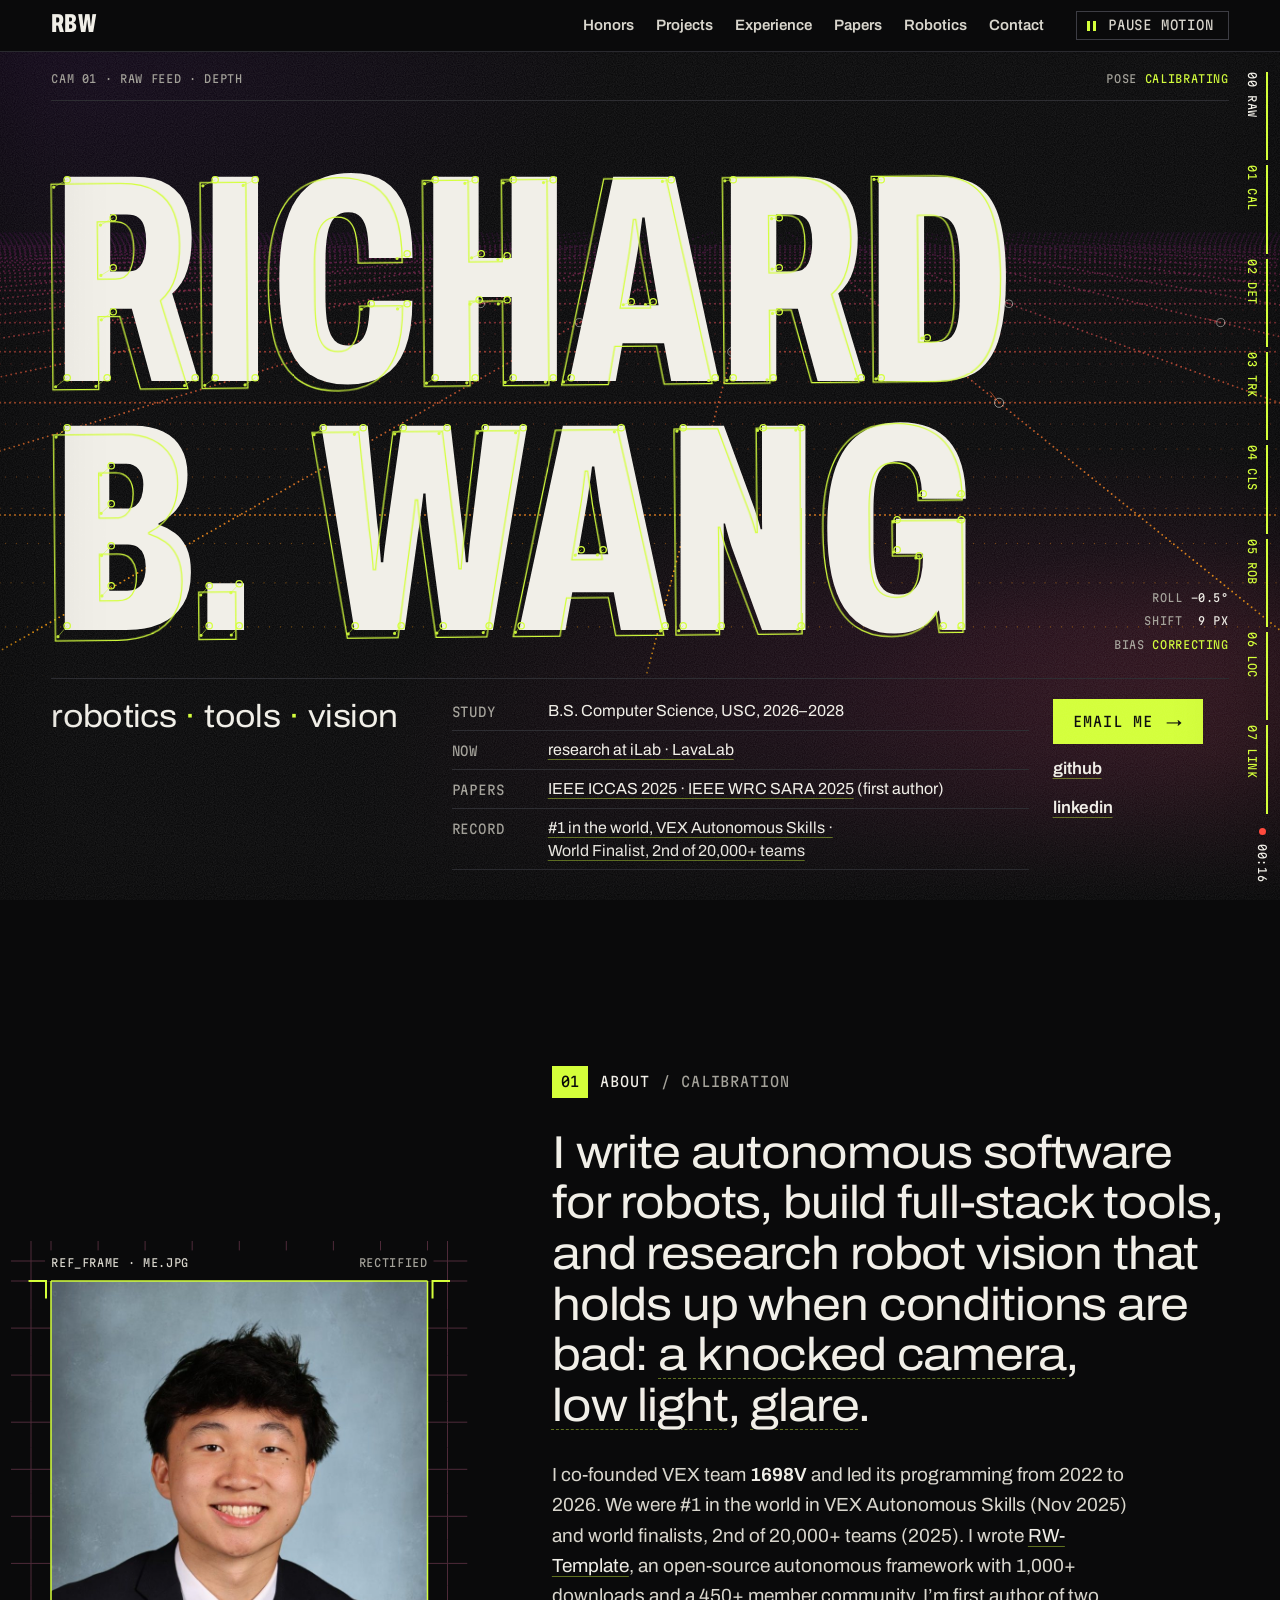
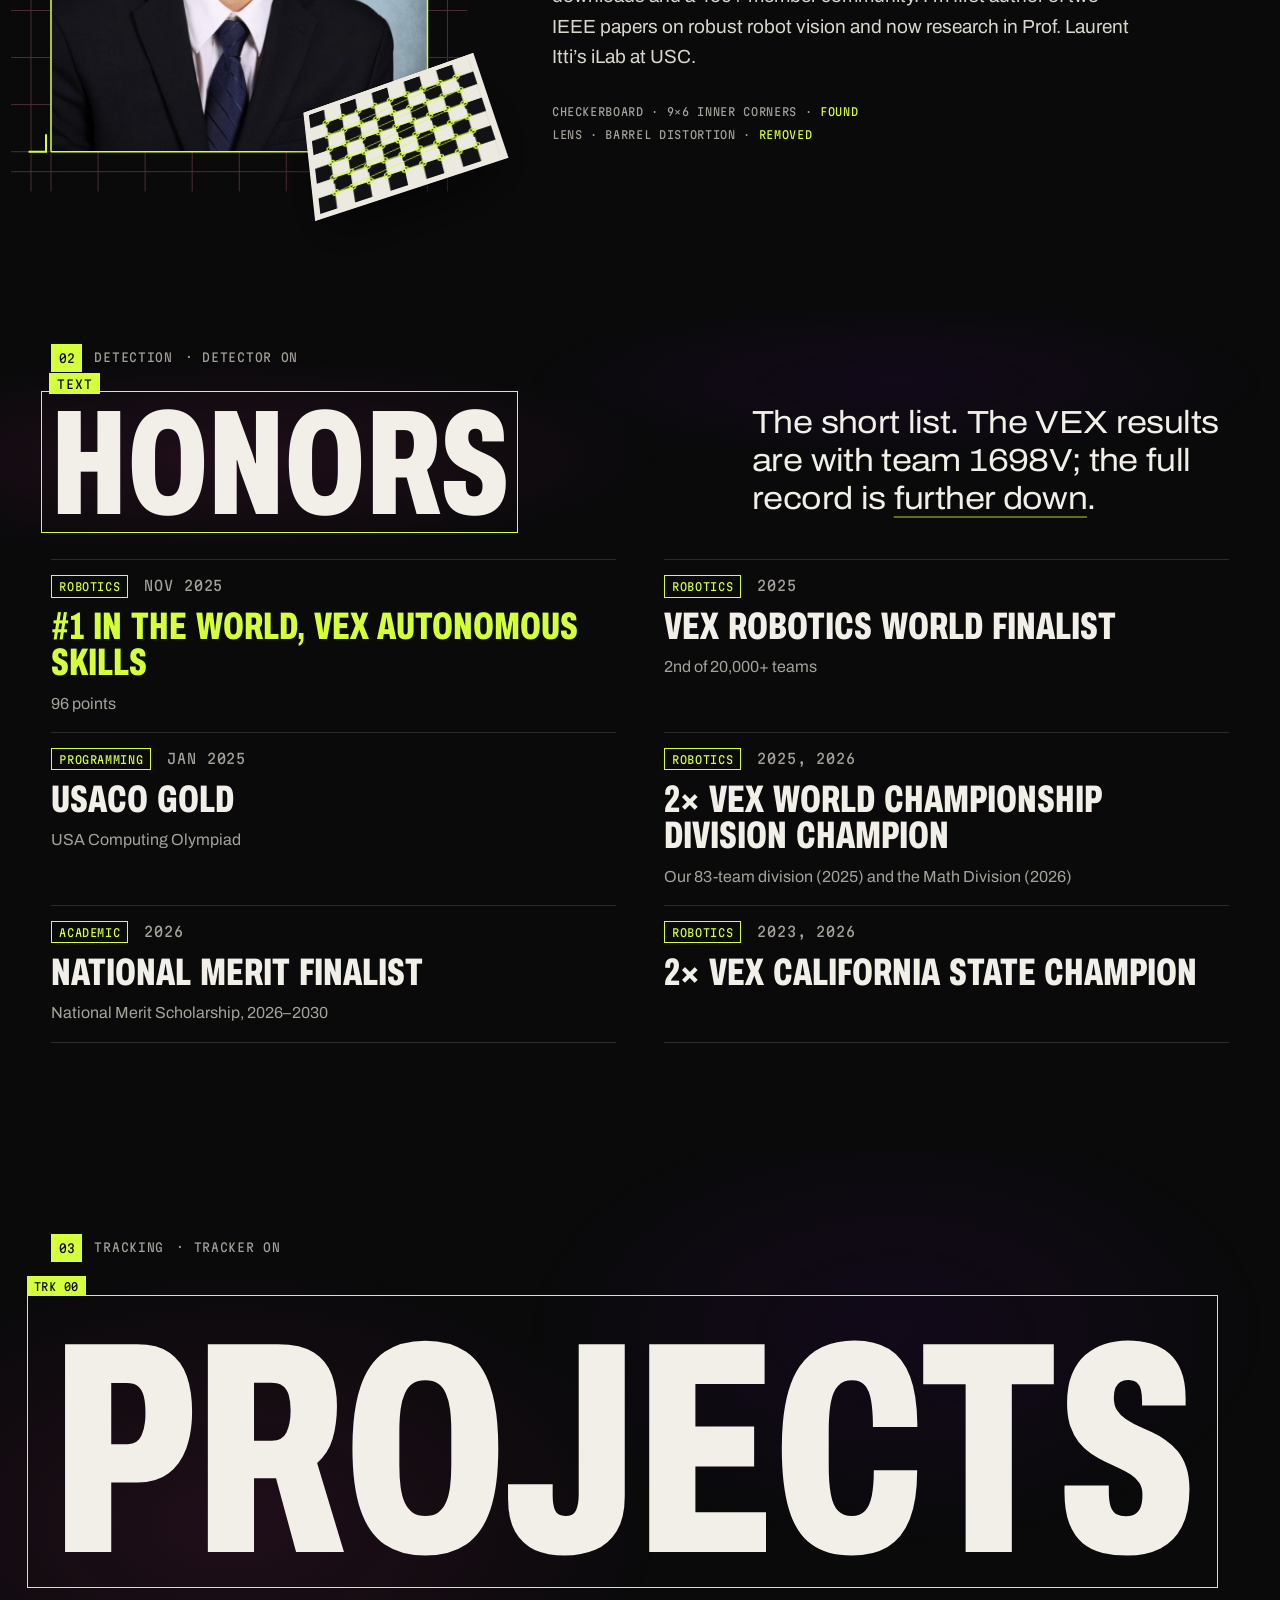
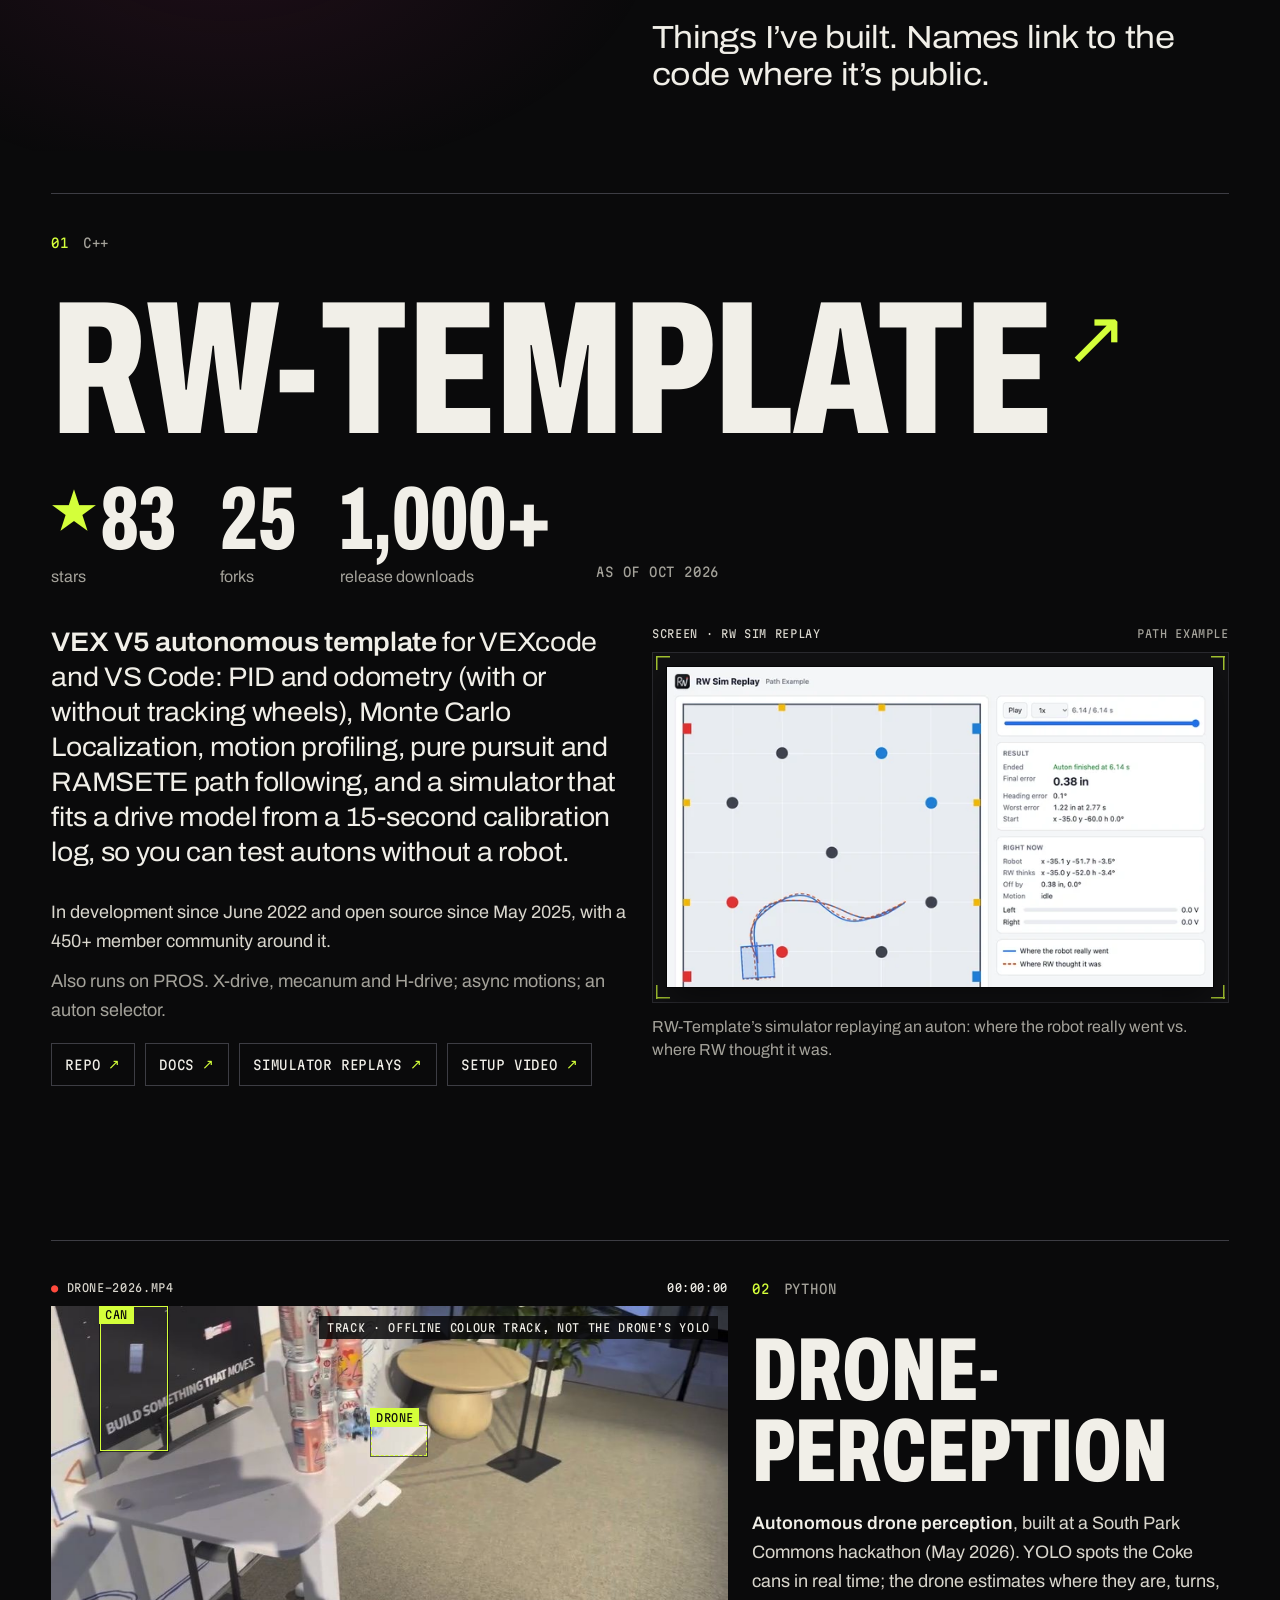
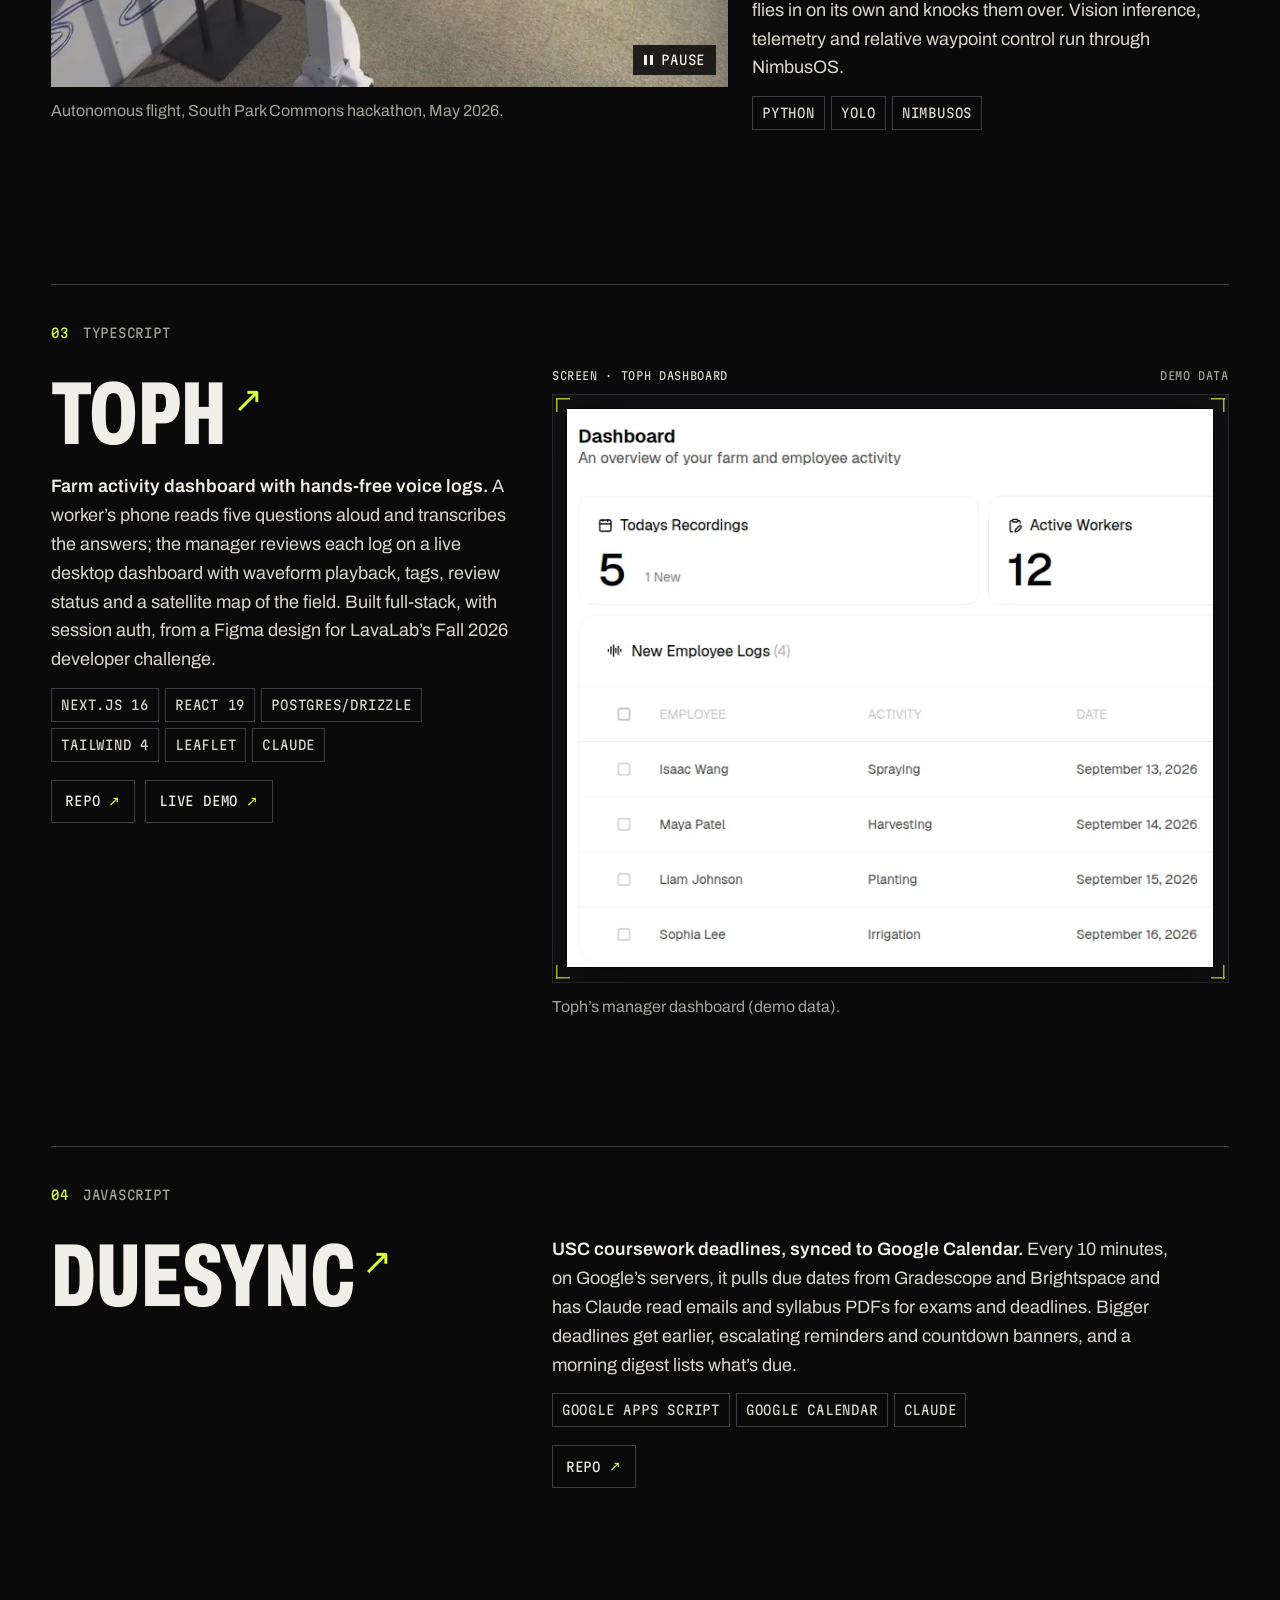
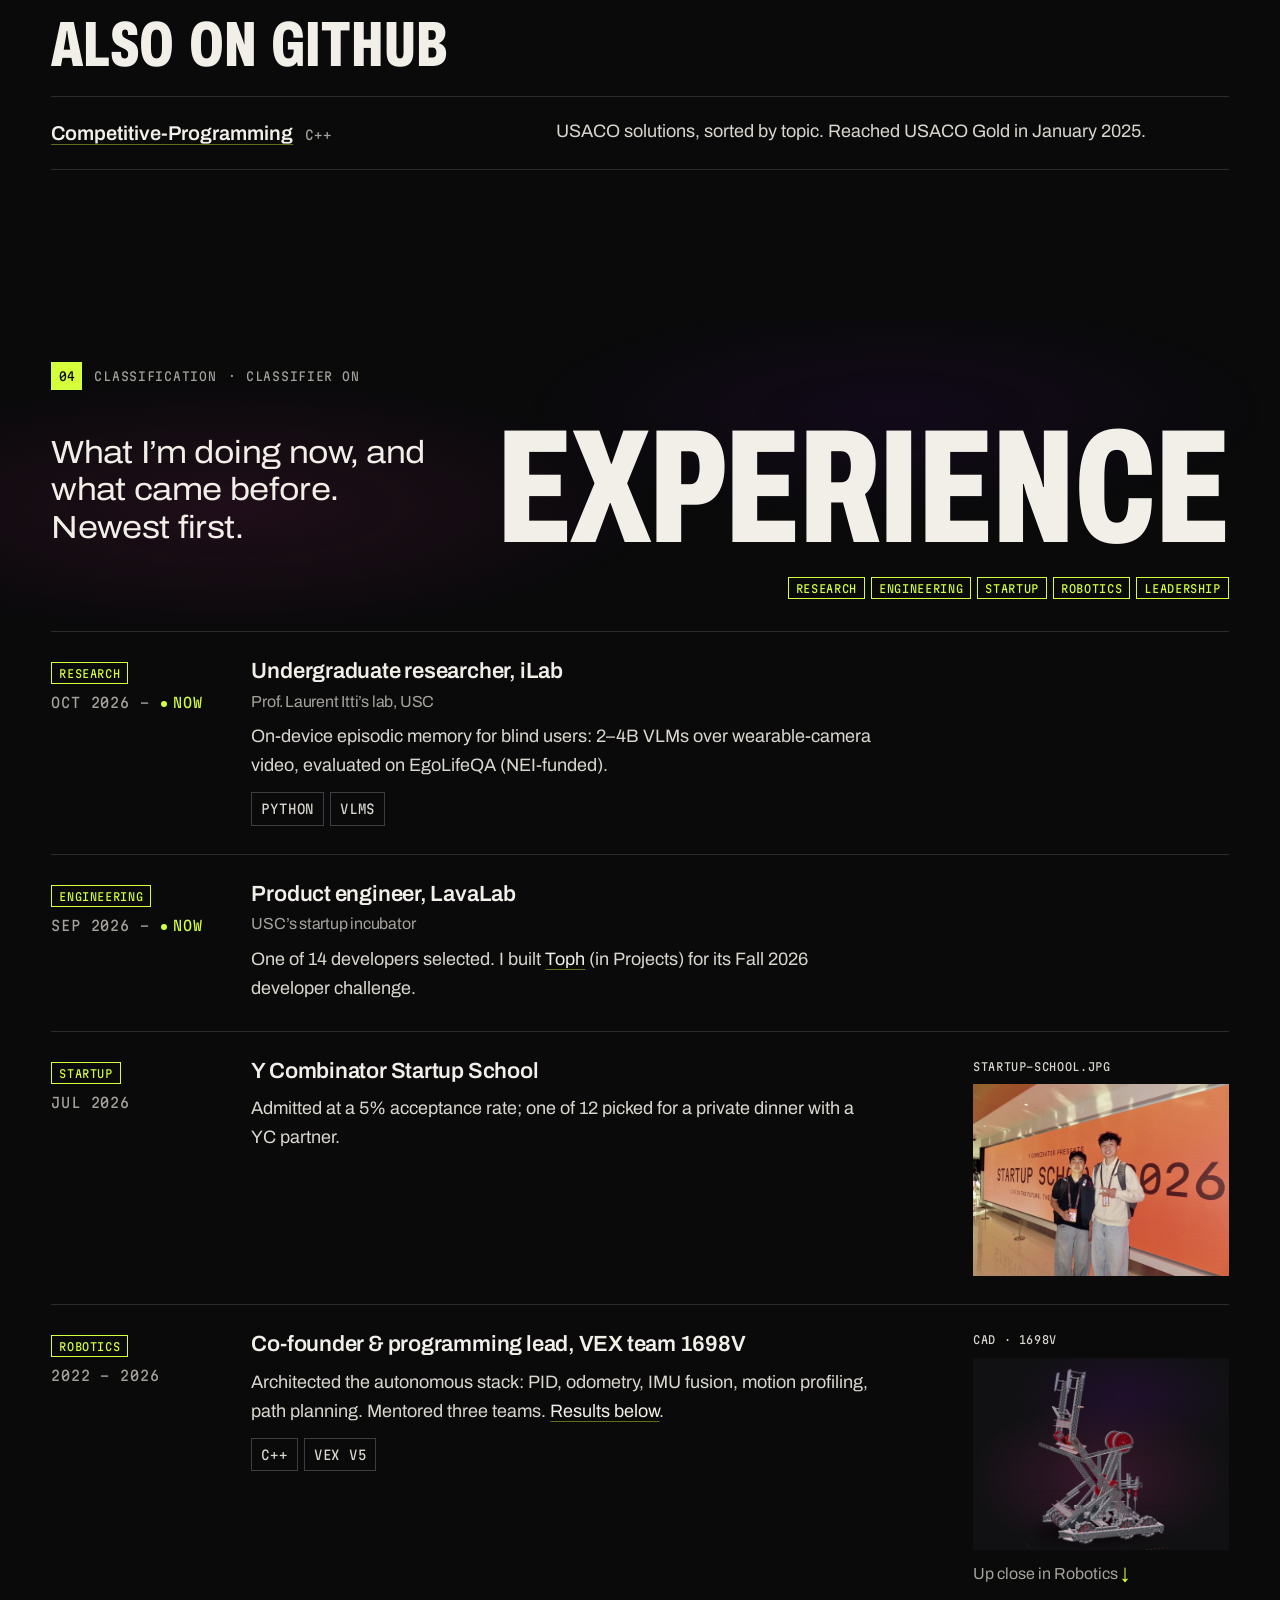
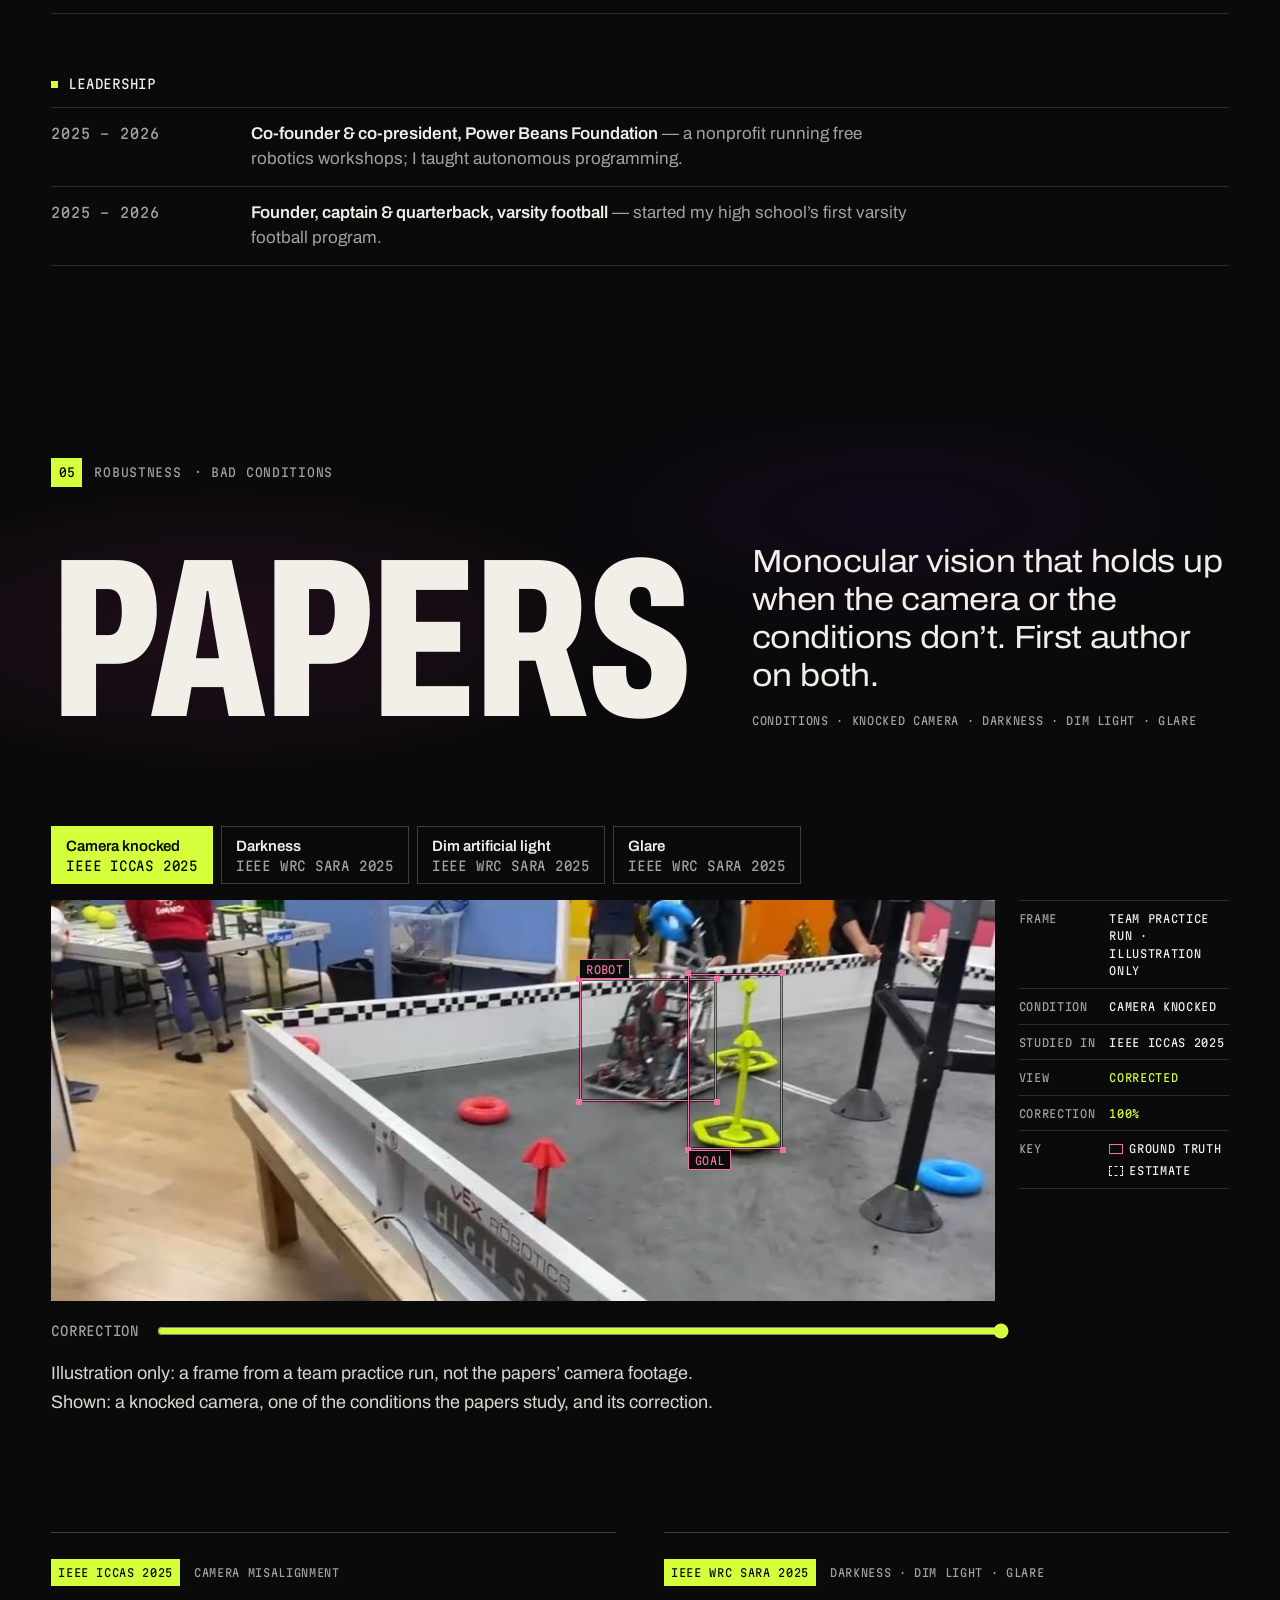
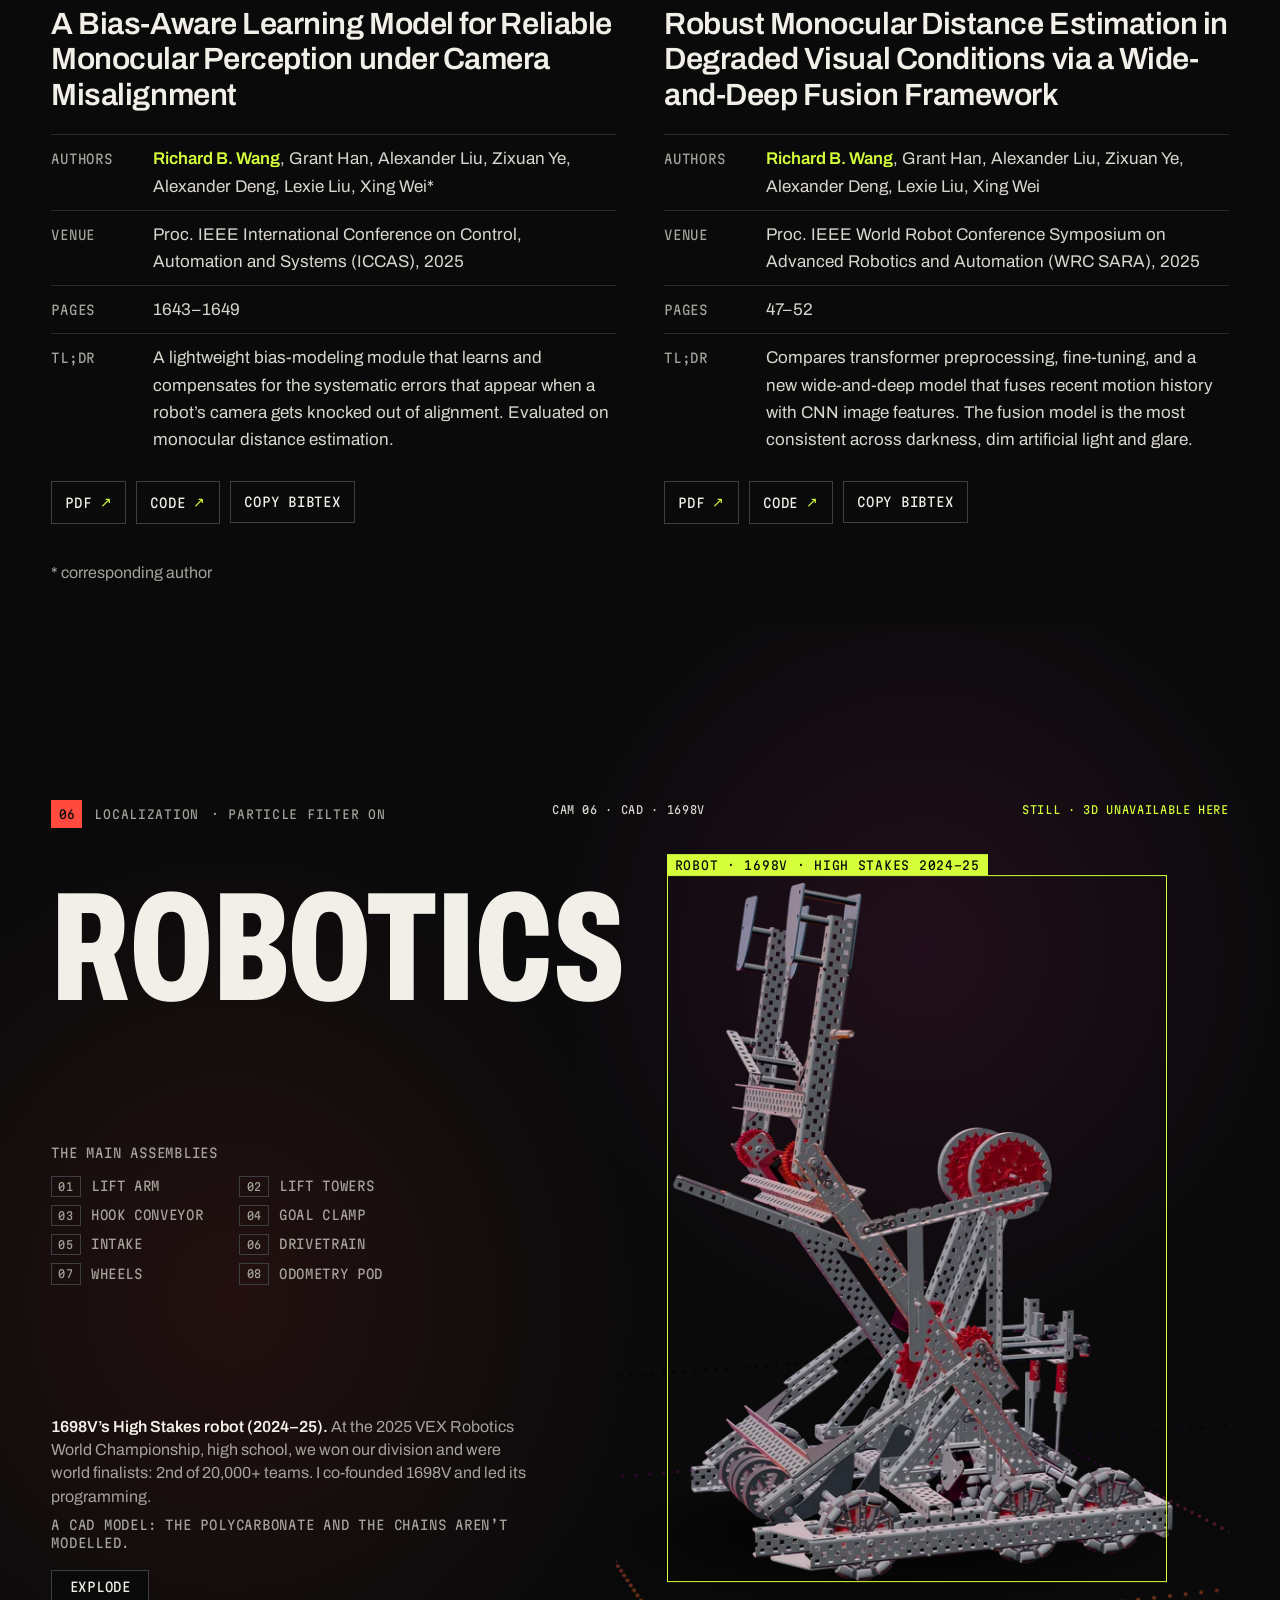
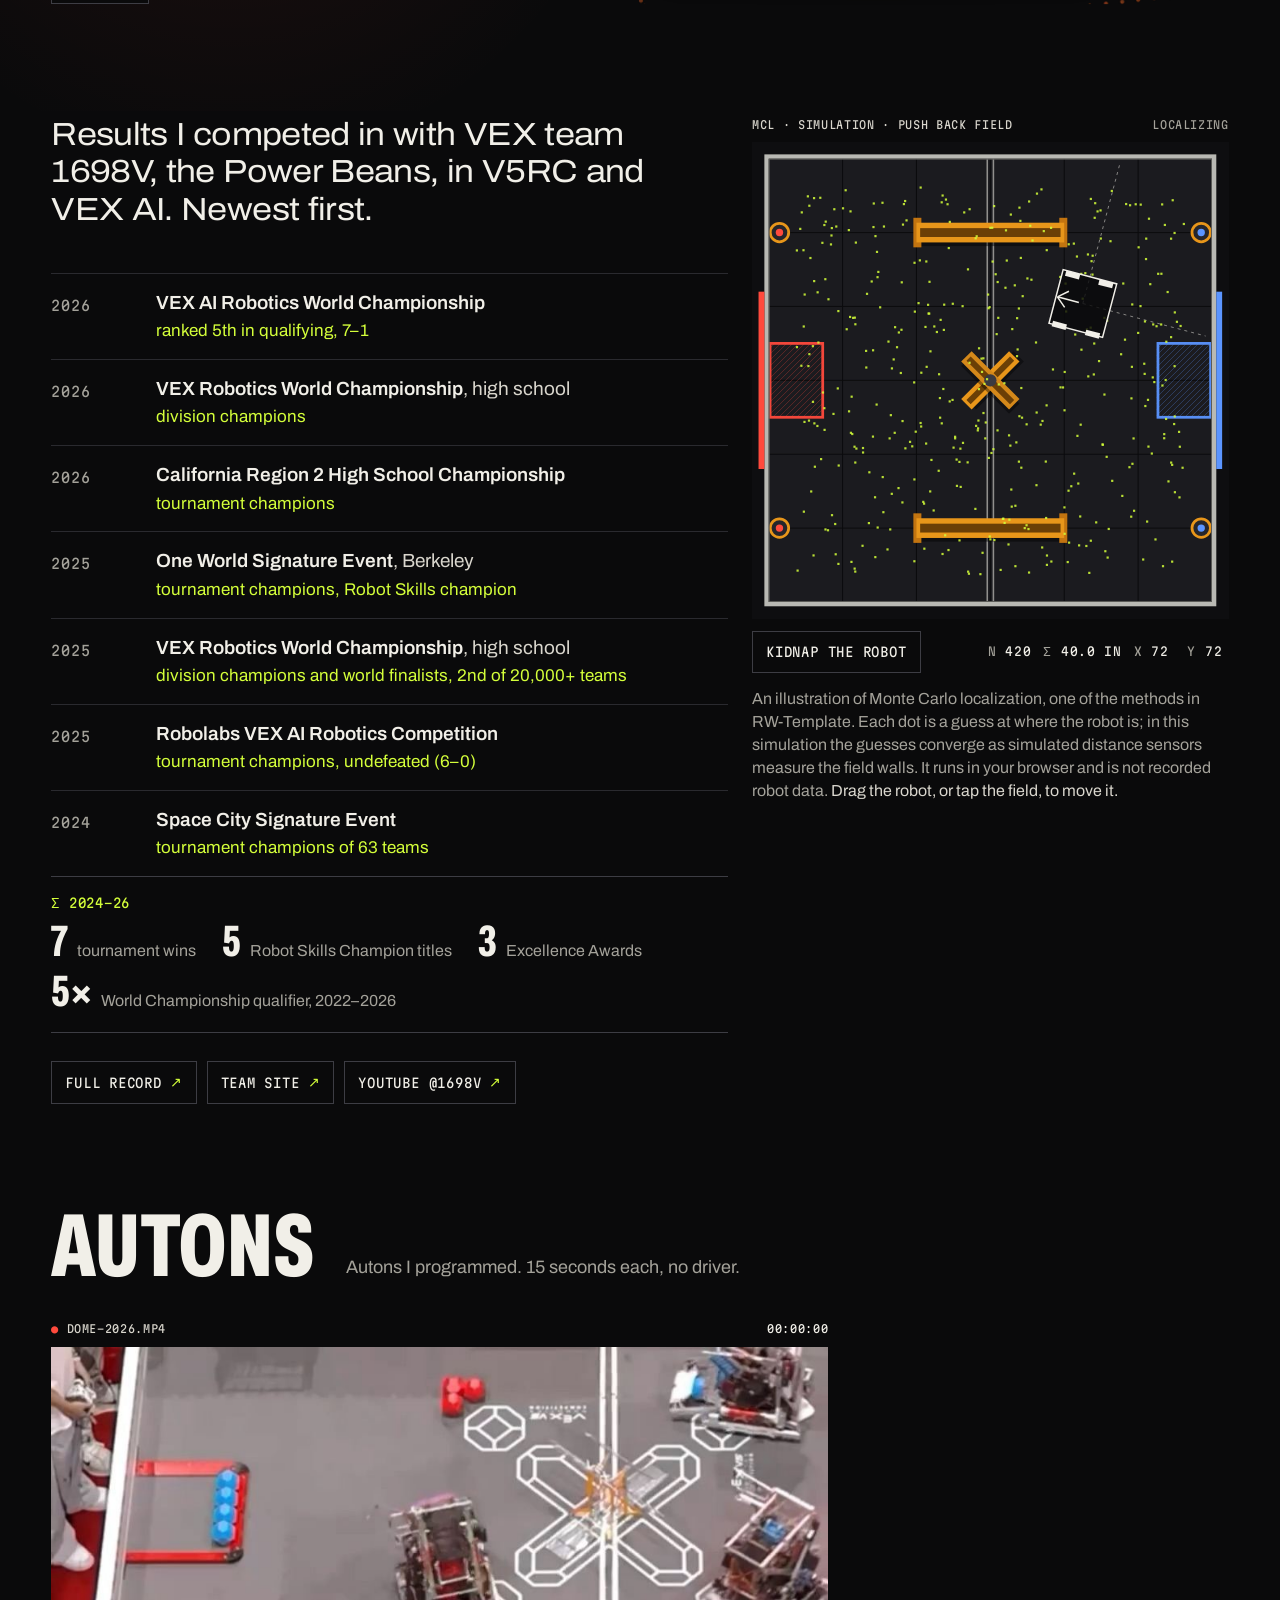
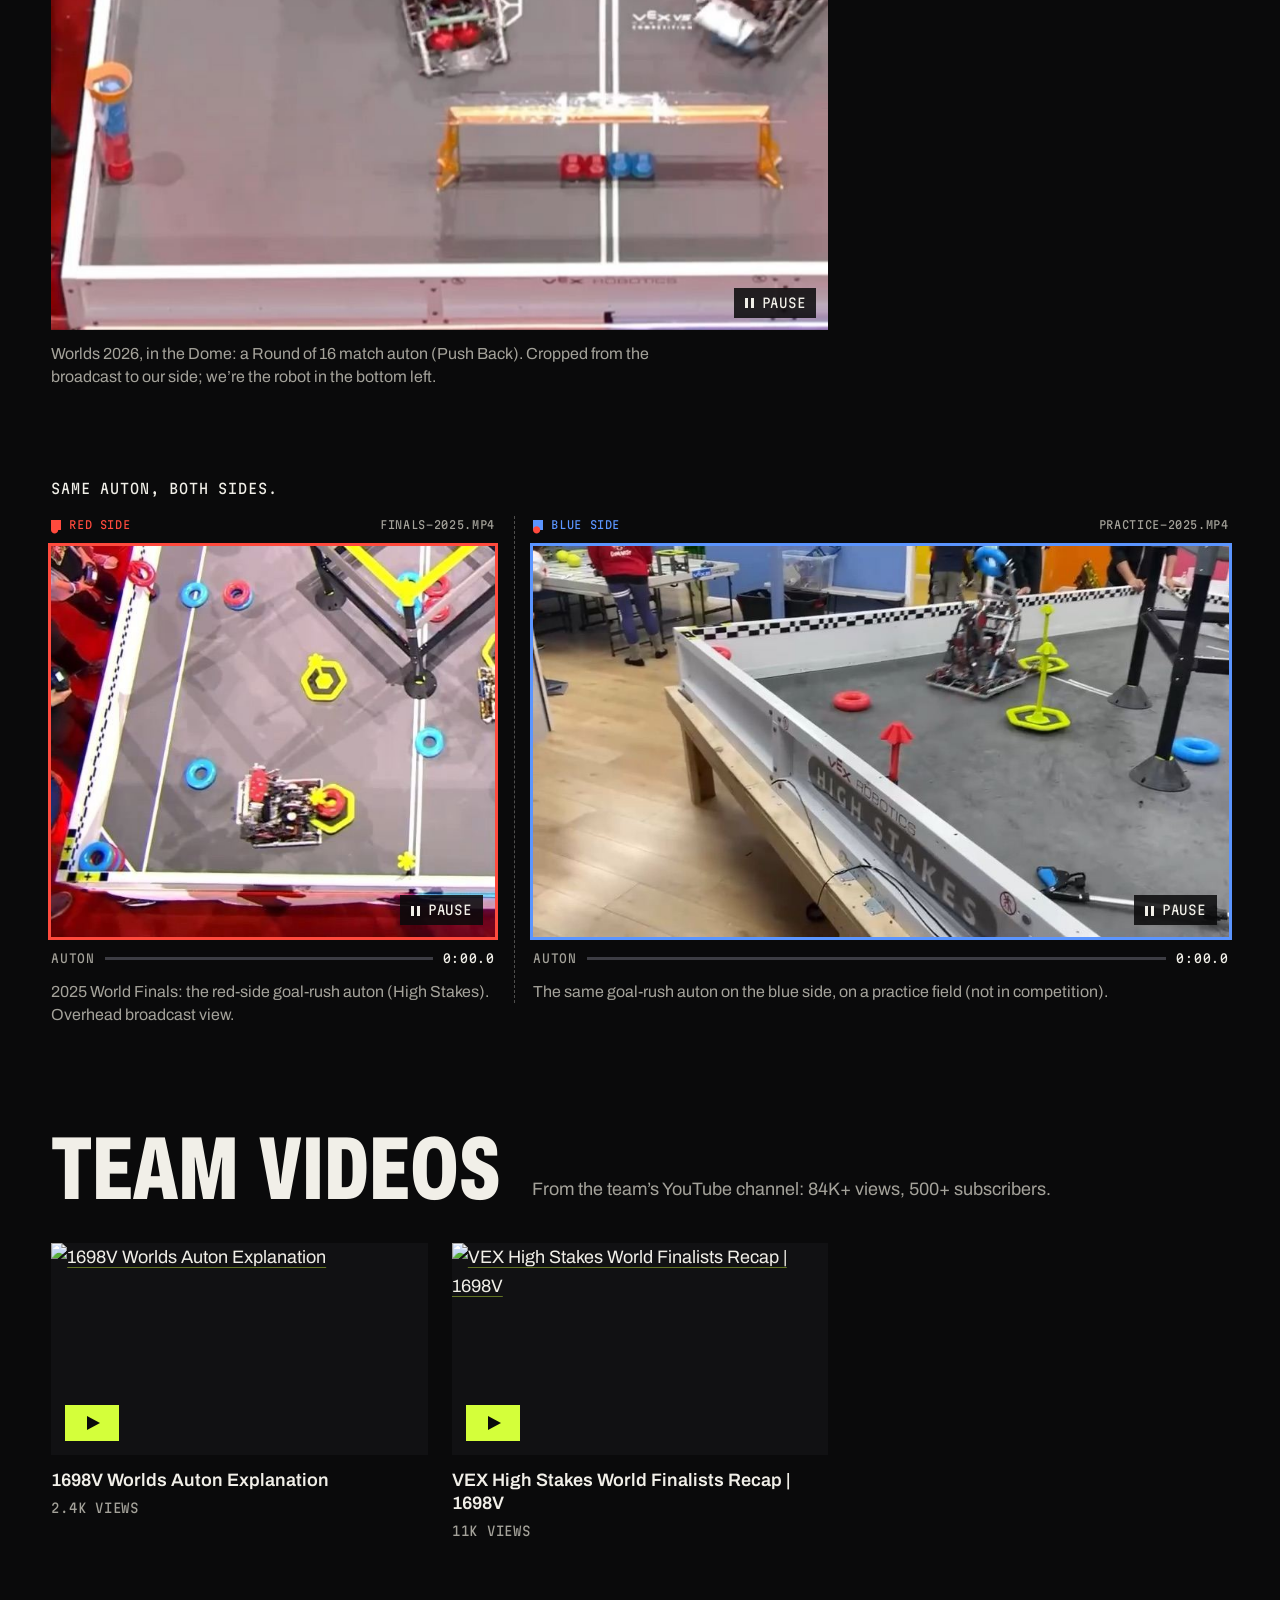
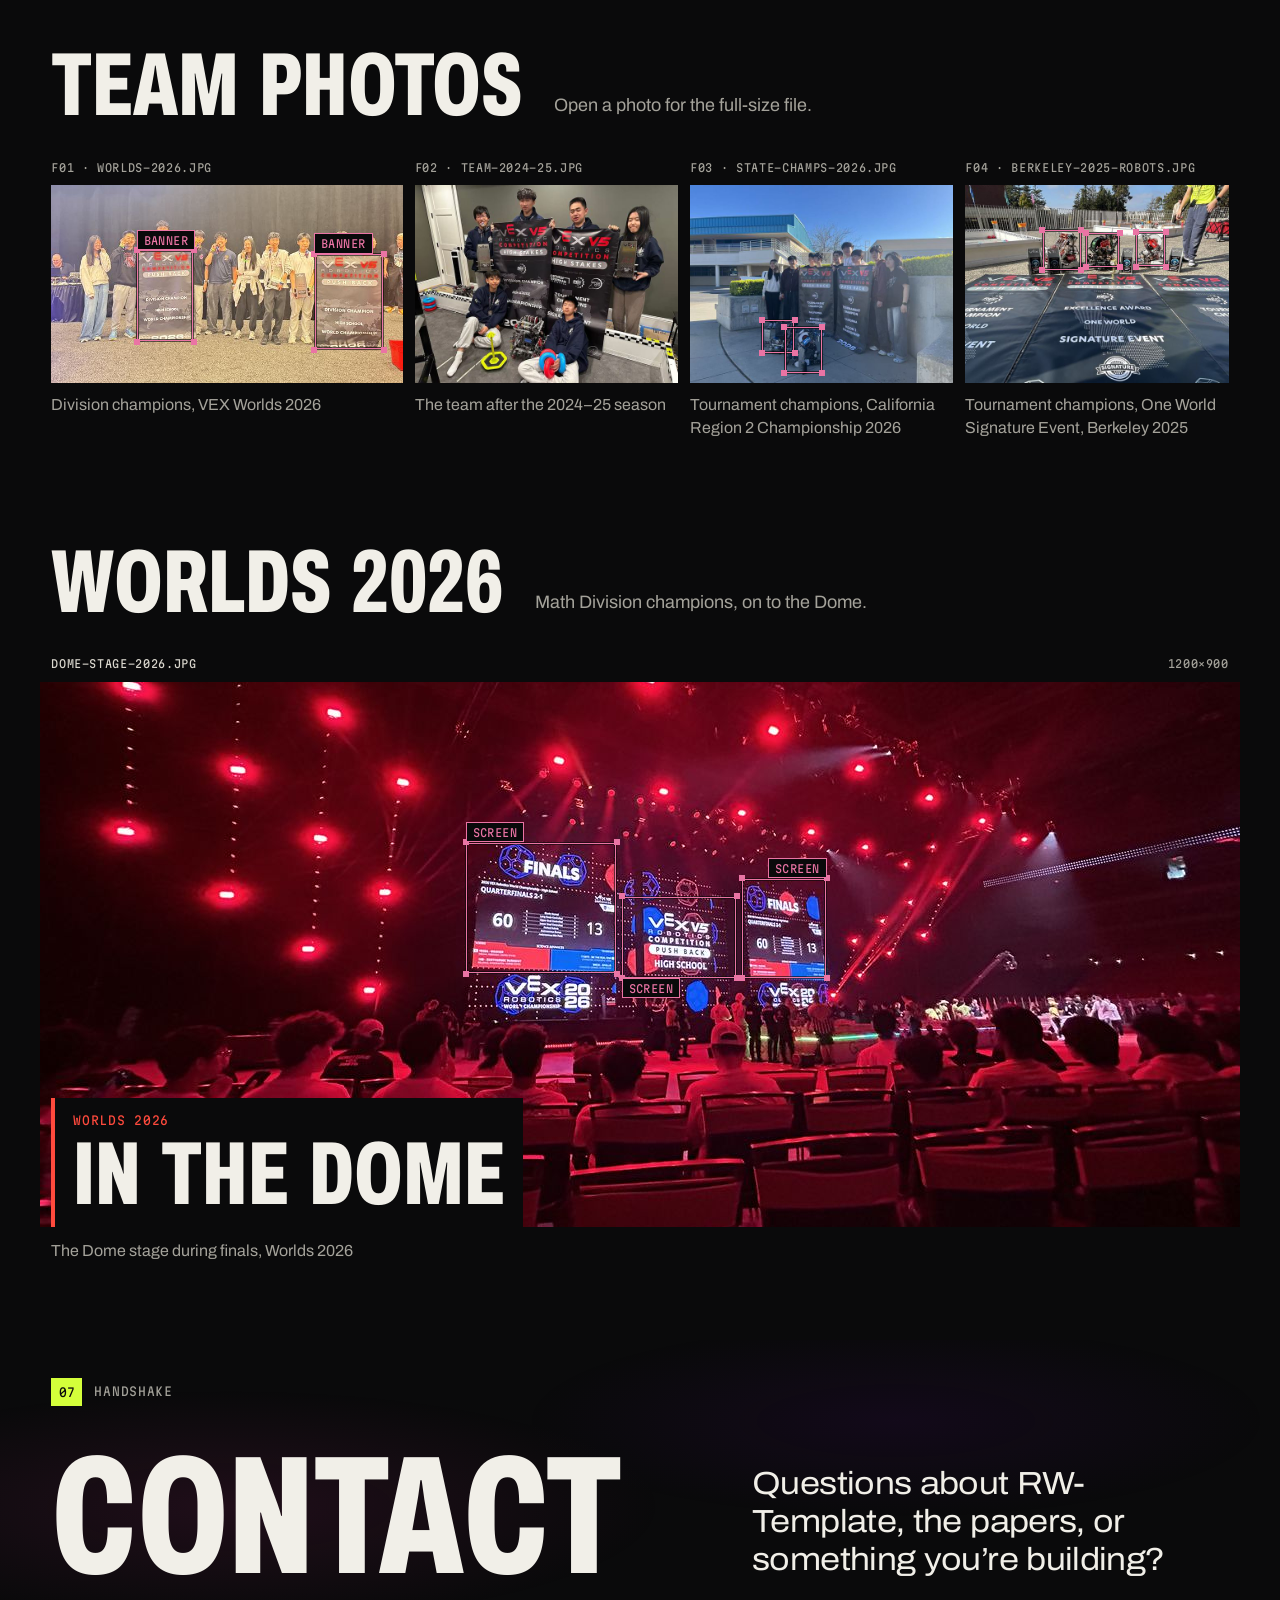
==== index.html @ 00ae0f63 "Personal website: Perception design with 3D robot Static GitHub Pages site for Richard B. Wang: hero" ====
<!doctype html>
<html lang="en">
<head>
  <meta charset="utf-8">
  <meta name="viewport" content="width=device-width, initial-scale=1">
  <title>Richard B. Wang</title>
  <meta name="description" content="Richard B. Wang: computer science at USC. First author of two IEEE papers on robust robot vision; author of RW-Template, an open-source VEX V5 autonomous framework (1,000+ downloads); VEX World Finalist and #1 in the world in VEX Autonomous Skills.">
  <meta name="author" content="Richard B. Wang">
  <link rel="canonical" href="https://richardbwang.github.io/">
  <meta name="color-scheme" content="dark">
  <meta name="theme-color" content="#0a0a0b">

  <!-- Open Graph / social cards -->
  <meta property="og:type" content="website">
  <meta property="og:url" content="https://richardbwang.github.io/">
  <meta property="og:title" content="Richard B. Wang">
  <meta property="og:description" content="CS at USC. First author of two IEEE papers on robust robot vision; author of RW-Template (open source, 1,000+ downloads); VEX World Finalist and #1 in the world in Autonomous Skills.">
  <meta property="og:image" content="https://richardbwang.github.io/assets/me.jpg">
  <meta property="og:image:alt" content="Portrait of Richard B. Wang">
  <meta name="twitter:card" content="summary">
  <meta name="twitter:title" content="Richard B. Wang">
  <meta name="twitter:description" content="CS at USC. First author of two IEEE papers on robust robot vision; author of RW-Template (open source, 1,000+ downloads); VEX World Finalist and #1 in the world in Autonomous Skills.">
  <meta name="twitter:image" content="https://richardbwang.github.io/assets/me.jpg">
  <meta name="twitter:image:alt" content="Portrait of Richard B. Wang">

  <link rel="icon" href="favicon.svg" type="image/svg+xml">

  <!-- Before first paint. html.js = scripts run; html.anim = motion is allowed, so things that
       animate in may start hidden (style.css only ever hides them under html.anim).
       Nothing in the first screen waits for anything: the name, the facts and the links paint at
       once (the name in a metric-matched stand-in until Archivo arrives; see style.css §1).
       Failsafes: a script error, or site.js not starting within 1.5 s, removes html.anim and
       everything shows at once. "Pause motion" (the HUD button) is remembered for the visit. -->
  <script>
    (function () {
      var d = document.documentElement, still = false;
      d.classList.add("js");
      try { still = sessionStorage.getItem("rbw-still") === "1"; } catch (e) {}
      if (still) d.classList.add("still");
      /* Experience was "Now" (#now) on the previous site: an old link or bookmark to it lands on
         Experience, and the address reads #experience. (An empty #now at Experience's stage label
         catches it without JS, and when the hash changes on the page.) */
      if (location.hash === "#now" && history.replaceState) { try { history.replaceState(history.state, "", "#experience"); } catch (e) {} }
      /* A deep link (/#papers): the browser's own jump to it is instant (html.deep turns the smooth
         scroll off), so site.js's second landing corrects it instead of racing it. */
      if (location.hash.length > 1) d.classList.add("deep");
      if (window.matchMedia && matchMedia("(prefers-reduced-motion: reduce)").matches) d.classList.add("rm");
      if (window.matchMedia && !matchMedia("(prefers-reduced-motion: reduce)").matches && "IntersectionObserver" in window) {
        d.classList.add("anim");
        window.addEventListener("error", function () { d.classList.remove("anim"); });
        setTimeout(function () { if (!window.rbwSite) d.classList.remove("anim"); }, 1500);
      }
    })();
  </script>

  <link rel="preconnect" href="https://fonts.googleapis.com">
  <link rel="preconnect" href="https://fonts.gstatic.com" crossorigin>
  <link rel="stylesheet" href="https://fonts.googleapis.com/css2?family=Archivo:wdth,wght@62..125,400;62..125,600;62..125,800&amp;family=Martian+Mono:wdth,wght@75..112.5,400&amp;display=swap" media="print" onload="this.media='all'">
  <noscript><link rel="stylesheet" href="https://fonts.googleapis.com/css2?family=Archivo:wdth,wght@62..125,400;62..125,600;62..125,800&amp;family=Martian+Mono:wdth,wght@75..112.5,400&amp;display=swap"></noscript>
  <link rel="stylesheet" href="style.css">
  <!-- three.js r170 (vendored, MIT) for the 3D robot in 06: only robot3d.js imports it, and only
       once stages.js decides to load it (the Robotics opener is near). The map downloads nothing. -->
  <script type="importmap">{ "imports": { "three": "./assets/vendor/three/build/three.module.min.js", "three/addons/": "./assets/vendor/three/examples/jsm/" } }</script>
  <script src="site.js" defer></script>
  <script src="feed.js" defer></script>
  <script src="stages.js" defer></script>
</head>
<body>
  <a class="skip" href="#main">Skip to content</a>

  <!-- The false-colour "machine view" used by the hover lens on photos (site.js).
       Luminance is mapped through the inferno colour ramp. -->
  <svg class="defs" width="0" height="0" aria-hidden="true" focusable="false">
    <filter id="heat" color-interpolation-filters="sRGB">
      <feColorMatrix type="matrix" values="0.30 0.59 0.11 0 0  0.30 0.59 0.11 0 0  0.30 0.59 0.11 0 0  0 0 0 1 0"/>
      <feComponentTransfer>
        <feFuncR type="table" tableValues="0 0.086 0.259 0.416 0.576 0.737 0.867 0.953 0.988 0.965 0.988"/>
        <feFuncG type="table" tableValues="0 0.043 0.039 0.090 0.149 0.216 0.318 0.471 0.647 0.843 1"/>
        <feFuncB type="table" tableValues="0.016 0.224 0.408 0.431 0.404 0.329 0.227 0.098 0.039 0.275 0.643"/>
      </feComponentTransfer>
    </filter>
  </svg>

  <!-- The viewfinder: fine sensor grain and a soft edge vignette over the whole page. Decorative. -->
  <div class="vf" aria-hidden="true"></div>

  <!-- ===================================================== HUD (fixed top bar)
       The mark, the six section links and the motion switch. The feed's live status (REC light,
       current stage, clock) has ONE home per screen size: in this bar below 1024px, and at the
       foot of the side rail from 1024px (the bar's copy is hidden there). Phones: the <nav> is
       pinned to the bottom of the screen, and the stack is an 8-segment strip under this bar. -->
  <header class="hud">
    <a class="hud-mark" href="#top" aria-label="RBW, Richard B. Wang, back to top"><b>RBW</b></a>
    <nav class="hud-nav" aria-label="Sections">
      <ul>
        <li><a href="#honors">Honors</a></li>
        <li><a href="#projects">Projects</a></li>
        <li><a href="#experience">Experience</a></li>
        <li><a href="#papers">Papers</a></li>
        <li><a href="#robotics">Robotics</a></li>
        <li><a href="#contact">Contact</a></li>
      </ul>
    </nav>
    <p class="hud-rec" aria-hidden="true"><i class="hud-dot"></i><span class="hud-stage" data-stage-s>00 Raw</span><span class="hud-tc" data-clock>00:00</span></p>
    <!-- Pauses the decorative motion (hero feed, reveals, simulations, autoplaying clips, clock)
         for this visit. Its label says what a press does ("Pause motion" / "Resume motion"); both
         labels sit in one cell, the one that doesn't apply is hidden by CSS from html.still, so
         the button never changes width and its name always matches what it shows. Its space is
         kept from the first paint, but it only appears once site.js has wired it (html.motion-ok):
         never without JS, with reduced motion, or if site.js fails to load. -->
    <button class="hud-motion" type="button" data-motion><i aria-hidden="true"></i><span class="hm-l"><span class="hm-a">Pause<span class="hm-x"> motion</span></span><span class="hm-b">Resume<span class="hm-x"> motion</span></span></span></button>
    <ol class="strip" aria-hidden="true"><li data-for="top"></li><li data-for="about"></li><li data-for="honors"></li><li data-for="projects"></li><li data-for="experience"></li><li data-for="papers"></li><li data-for="robotics"></li><li data-for="contact"></li></ol>
  </header>

  <!-- The perception stack (1024px and up): one segment per stage down the right edge. A stage
       switches on as you reach its chapter and stays on; the live one fills as you read it.
       At its foot, the feed's REC light and clock. Decorative. -->
  <div class="rail" aria-hidden="true">
    <ol>
      <li data-for="top"><span>00 Raw</span></li><li data-for="about"><span>01 Cal</span></li><li data-for="honors"><span>02 Det</span></li><li data-for="projects"><span>03 Trk</span></li>
      <li data-for="experience"><span>04 Cls</span></li><li data-for="papers"><span>05 Rob</span></li><li data-for="robotics"><span>06 Loc</span></li><li data-for="contact"><span>07 Link</span></li>
    </ol>
    <p class="rail-rec"><i class="hud-dot"></i><span data-clock>00:00</span></p>
  </div>

  <main id="main">

    <!-- ===================================================== 00 · RAW FEED (hero)
         The name is real text, and it paints at once (the facts and links too). feed.js adds:
         behind it, the camera's sparse depth view of a field floor (24-inch tiles, points tinted
         by distance, a few tracked features with their optical flow); over it, a "knocked
         camera" outline (.name-ghost) that the bias correction pulls back into place once,
         when the typeface lands. No detection boxes yet: the detector switches on at 02. -->
    <section class="hero" id="top" aria-labelledby="name" data-stage="00 Raw feed" data-short="00 Raw">
      <div class="hero-in">
        <p class="feed-bar" aria-hidden="true">
          <span>CAM 01 · Raw feed · depth</span>
          <span class="fb-status">Pose <b data-status>Locked</b></span>
        </p>
        <div class="name-wrap" data-feed>
          <h1 id="name" class="name"><span class="l">Richard</span> <span class="l">B. Wang</span></h1>
          <p class="name-ghost" aria-hidden="true"><span class="l">Richard</span> <span class="l">B. Wang</span></p>
          <!-- Shown only while the camera is knocked (desktop). -->
          <p class="level" aria-hidden="true"><span>Roll <b data-roll>0.0°</b></span><span>Shift <b data-shift>0 px</b></span><span>Bias <b data-bias>corrected</b></span></p>
        </div>

        <div class="hero-info">
          <div class="hi-a">
            <p class="tagline">robotics <span aria-hidden="true">·</span> tools <span aria-hidden="true">·</span> vision</p>
          </div>
          <!-- Quick facts, set like a camera's parameter readout. One <div> per line. -->
          <dl class="readout">
            <div><dt>study</dt><dd>B.S. Computer Science, USC, <span class="nowrap">2026–2028</span></dd></div>
            <div><dt>now</dt><dd><a href="#experience">research at iLab&nbsp;· LavaLab</a></dd></div>
            <div><dt>papers</dt><dd><a href="#papers">IEEE ICCAS 2025&nbsp;· IEEE WRC SARA 2025</a> (first&nbsp;author)</dd></div>
            <div><dt>record</dt><dd><a href="#honors">#1&nbsp;in the world, VEX&nbsp;Autonomous&nbsp;Skills&nbsp;· <span class="nowrap rec-b">World&nbsp;Finalist, 2nd&nbsp;of&nbsp;20,000+&nbsp;teams</span></a></dd></div>
          </dl>
          <ul class="cta" aria-label="Contact links">
            <!-- Email button: site.js turns it into a mailto: link (the address is stored once, in the
                 CONTACT section below). Without JS it goes to GitHub, and the hint says so. -->
            <li><a class="btn" href="https://github.com/richardbwang" data-mail data-mail-label="email me">get in touch</a> <span class="hint" data-mail-hint>via GitHub</span></li>
            <li><a href="https://github.com/richardbwang">github</a></li>
            <li><a href="https://www.linkedin.com/in/richard-b-wang/">linkedin</a></li>
          </ul>
        </div>
      </div>
    </section>

    <!-- ===================================================== 01 · CALIBRATION (about)
         stages.js acts this stage out AROUND the portrait, never on it: a graticule in the
         margin and the frame's edges come in bowed by an uncalibrated lens (barrel distortion),
         the checkerboard's 54 inner corners are found one by one, and the lines straighten.
         The photo itself is always shown clean. Without JS or motion: the finished state. -->
    <section class="ch about" id="about" aria-labelledby="about-h" data-stage="01 Calibration" data-short="01 Cal">
      <div class="about-grid">
        <div class="about-pic" data-cal>
          <!-- Main portrait. Replace assets/me.jpg with any 4:5 photo. No boxes or effects on people, ever. -->
          <figure class="frame" data-name="me.jpg">
            <div class="fm" aria-hidden="true"><span>ref_frame · me.jpg</span><span data-cal-state>rectified</span></div>
            <div class="fi"><img src="assets/me.jpg" width="800" height="1000" loading="lazy" decoding="async" alt="Portrait of Richard B. Wang"></div>
          </figure>
          <!-- A camera-calibration checkerboard: 10×7 squares (CSS), 9×6 inner corners (SVG). The
               line joins the corners in detection order, row by row. Decorative. -->
          <div class="checker" aria-hidden="true">
            <svg viewBox="0 0 100 70" focusable="false">
              <polyline points="10,10 20,10 30,10 40,10 50,10 60,10 70,10 80,10 90,10 10,20 20,20 30,20 40,20 50,20 60,20 70,20 80,20 90,20 10,30 20,30 30,30 40,30 50,30 60,30 70,30 80,30 90,30 10,40 20,40 30,40 40,40 50,40 60,40 70,40 80,40 90,40 10,50 20,50 30,50 40,50 50,50 60,50 70,50 80,50 90,50 10,60 20,60 30,60 40,60 50,60 60,60 70,60 80,60 90,60" pathLength="1"/>
              <g><circle cx="10" cy="10" r="1.7" style="--i:0"/><circle cx="20" cy="10" r="1.7" style="--i:1"/><circle cx="30" cy="10" r="1.7" style="--i:2"/><circle cx="40" cy="10" r="1.7" style="--i:3"/><circle cx="50" cy="10" r="1.7" style="--i:4"/><circle cx="60" cy="10" r="1.7" style="--i:5"/><circle cx="70" cy="10" r="1.7" style="--i:6"/><circle cx="80" cy="10" r="1.7" style="--i:7"/><circle cx="90" cy="10" r="1.7" style="--i:8"/><circle cx="10" cy="20" r="1.7" style="--i:9"/><circle cx="20" cy="20" r="1.7" style="--i:10"/><circle cx="30" cy="20" r="1.7" style="--i:11"/><circle cx="40" cy="20" r="1.7" style="--i:12"/><circle cx="50" cy="20" r="1.7" style="--i:13"/><circle cx="60" cy="20" r="1.7" style="--i:14"/><circle cx="70" cy="20" r="1.7" style="--i:15"/><circle cx="80" cy="20" r="1.7" style="--i:16"/><circle cx="90" cy="20" r="1.7" style="--i:17"/><circle cx="10" cy="30" r="1.7" style="--i:18"/><circle cx="20" cy="30" r="1.7" style="--i:19"/><circle cx="30" cy="30" r="1.7" style="--i:20"/><circle cx="40" cy="30" r="1.7" style="--i:21"/><circle cx="50" cy="30" r="1.7" style="--i:22"/><circle cx="60" cy="30" r="1.7" style="--i:23"/><circle cx="70" cy="30" r="1.7" style="--i:24"/><circle cx="80" cy="30" r="1.7" style="--i:25"/><circle cx="90" cy="30" r="1.7" style="--i:26"/><circle cx="10" cy="40" r="1.7" style="--i:27"/><circle cx="20" cy="40" r="1.7" style="--i:28"/><circle cx="30" cy="40" r="1.7" style="--i:29"/><circle cx="40" cy="40" r="1.7" style="--i:30"/><circle cx="50" cy="40" r="1.7" style="--i:31"/><circle cx="60" cy="40" r="1.7" style="--i:32"/><circle cx="70" cy="40" r="1.7" style="--i:33"/><circle cx="80" cy="40" r="1.7" style="--i:34"/><circle cx="90" cy="40" r="1.7" style="--i:35"/><circle cx="10" cy="50" r="1.7" style="--i:36"/><circle cx="20" cy="50" r="1.7" style="--i:37"/><circle cx="30" cy="50" r="1.7" style="--i:38"/><circle cx="40" cy="50" r="1.7" style="--i:39"/><circle cx="50" cy="50" r="1.7" style="--i:40"/><circle cx="60" cy="50" r="1.7" style="--i:41"/><circle cx="70" cy="50" r="1.7" style="--i:42"/><circle cx="80" cy="50" r="1.7" style="--i:43"/><circle cx="90" cy="50" r="1.7" style="--i:44"/><circle cx="10" cy="60" r="1.7" style="--i:45"/><circle cx="20" cy="60" r="1.7" style="--i:46"/><circle cx="30" cy="60" r="1.7" style="--i:47"/><circle cx="40" cy="60" r="1.7" style="--i:48"/><circle cx="50" cy="60" r="1.7" style="--i:49"/><circle cx="60" cy="60" r="1.7" style="--i:50"/><circle cx="70" cy="60" r="1.7" style="--i:51"/><circle cx="80" cy="60" r="1.7" style="--i:52"/><circle cx="90" cy="60" r="1.7" style="--i:53"/></g>
            </svg>
          </div>
        </div>
        <div class="about-text">
          <h2 class="stage" id="about-h"><span class="ix" aria-hidden="true">01</span>About <span class="stage-k" aria-hidden="true">/ Calibration</span></h2>
          <p class="statement" data-reveal>I write autonomous software for robots, build full-stack tools, and research robot vision that holds up when conditions are bad: <span class="cond cond-knock">a knocked camera</span>, <span class="cond cond-dark">low light</span>, <span class="cond cond-glare">glare</span>.</p>
          <p class="about-2" data-reveal>I co-founded VEX team <strong>1698V</strong> and led its programming from 2022 to 2026. We were #1 in the world in VEX Autonomous Skills (Nov 2025) and world finalists, 2nd of 20,000+ teams (2025). I wrote <a href="#rw-template">RW-Template</a>, an open-source autonomous framework with 1,000+ downloads and a 450+ member community. I’m first author of two IEEE papers on robust robot vision and now research in Prof. Laurent Itti’s iLab at USC.</p>
          <p class="cb-note" aria-hidden="true"><span>Checkerboard · 9×6 inner corners · <b data-cb>found</b></span><span>Lens · barrel distortion · <b data-k1>removed</b></span></p>
        </div>
      </div>
    </section>

    <!-- ===================================================== 02 · DETECTION (honors, the headline list)
         The detector switches on here: the first boxes on the page. The title is detected (its box
         arrives as a loose dashed guess and snaps on, then its class tag, then the corner features
         feed.js finds on the word), and each honor carries its class. Season-by-season robotics
         results live in the ROBOTICS log; keep each result in one of the two. -->
    <section class="ch" id="honors" aria-labelledby="honors-h" data-stage="02 Detection" data-short="02 Det">
      <header class="ch-head v-detect">
        <p class="stage" aria-hidden="true"><span class="ix">02</span>Detection <span class="stage-k">· detector on</span></p>
        <h2 class="giant" id="honors-h" data-reveal><span class="giant-w" data-feat>Honors<span class="dtag" aria-hidden="true">text</span></span></h2>
        <p class="lede" data-reveal>The short list. The VEX results are with team 1698V; the full record is <a href="#results">further down</a>.</p>
      </header>

      <ul class="credits">
        <li data-reveal><span class="cls" aria-hidden="true">robotics</span><span class="when">Nov 2025</span><strong>#1 in the world, VEX Autonomous Skills</strong> <span class="note">96 points</span></li>
        <li data-reveal><span class="cls" aria-hidden="true">robotics</span><span class="when">2025</span><strong>VEX Robotics World Finalist</strong> <span class="note">2nd of 20,000+ teams</span></li>
        <li data-reveal><span class="cls" aria-hidden="true">programming</span><span class="when">Jan 2025</span><strong>USACO Gold</strong> <span class="note">USA Computing Olympiad</span></li>
        <li data-reveal><span class="cls" aria-hidden="true">robotics</span><span class="when">2025, 2026</span><strong>2× VEX World Championship division champion</strong> <span class="note">Our 83-team division (2025) and the Math Division (2026)</span></li>
        <li data-reveal><span class="cls" aria-hidden="true">academic</span><span class="when">2026</span><strong>National Merit Finalist</strong> <span class="note">National Merit Scholarship, <span class="nowrap">2026–2030</span></span></li>
        <li data-reveal><span class="cls" aria-hidden="true">robotics</span><span class="when">2023, 2026</span><strong>2× VEX California State Champion</strong></li>
      </ul>
    </section>

    <!-- ===================================================== 03 · TRACKING (projects)
         Titles marked data-trk get a tracked box (added by stages.js) that trails them as you
         scroll: a tracker with a little latency. The chapter title always shows its box; a
         project name shows its box only while you point at it or focus its link.
         The rhythm: RW-Template (its simulator on the right), the drone (its clip on the left),
         Toph (its dashboard on the right), then DueSync and the smaller repos, text only.
         The two screenshots (.ui-shot) are light UIs on a dark page, so each sits on a dark mat
         inside its frame. Files: assets/projects/, WebP + JPEG at 1200 and 640 wide. -->
    <section class="ch" id="projects" aria-labelledby="projects-h" data-stage="03 Tracking" data-short="03 Trk">
      <header class="ch-head v-track">
        <p class="stage" aria-hidden="true"><span class="ix">03</span>Tracking <span class="stage-k">· tracker on</span></p>
        <h2 class="giant" id="projects-h" data-reveal><span class="giant-w" data-trk="00">Projects</span></h2>
        <p class="lede" data-reveal>Things I’ve built. Names link to the code where it’s public.</p>
      </header>

      <!-- ---------- RW-Template (the lead entry) ----------
           The name is set nowrap (style.css), so it never splits after "RW-". -->
      <article class="proj lead" id="rw-template" aria-labelledby="rw-h" data-reveal>
        <p class="trk"><span aria-hidden="true">01</span><span><span class="sr-only">Language: </span>C++</span></p>
        <h3 class="proj-name" id="rw-h" data-trk="01"><a href="https://github.com/richardbwang/RW-Template">RW-Template</a></h3>
        <!-- The star count is refreshed live by site.js; 83 (Oct 2026) is the fallback. -->
        <ul class="stats" aria-label="RW-Template on GitHub">
          <li><b><span data-stars>83</span></b> stars</li>
          <li><b>25</b> forks</li>
          <li><b>1,000+</b> release downloads</li>
          <li class="asof">as of Oct 2026</li>
        </ul>
        <div class="proj-body">
          <p class="proj-lede"><strong>VEX V5 autonomous template</strong> for VEXcode and VS Code: PID and odometry (with or without tracking wheels), Monte Carlo Localization, motion profiling, pure pursuit and RAMSETE path following, and a simulator that fits a drive model from a 15-second calibration log, so you can test autons without a robot.</p>
          <!-- The simulator's replay page (a screenshot); it opens the replays. -->
          <figure class="frame ui-shot rw-shot" data-name="sim-replay" data-no-fx>
            <div class="fm" aria-hidden="true"><span>screen · rw sim replay</span><span>path example</span></div>
            <div class="fi">
              <a href="https://richardbwang.github.io/RW-Template/simulator/replays/">
                <picture>
                  <source type="image/webp" srcset="assets/projects/sim-replay-640.webp 640w, assets/projects/sim-replay-1200.webp 1200w" sizes="(min-width: 900px) 46vw, 92vw">
                  <img src="assets/projects/sim-replay-1200.jpg" srcset="assets/projects/sim-replay-640.jpg 640w, assets/projects/sim-replay-1200.jpg 1200w" sizes="(min-width: 900px) 46vw, 92vw" width="1200" height="704" loading="lazy" decoding="async"
                       alt="RW Sim Replay, RW-Template’s simulator, replaying an auton on a top-down VEX field: the path where the robot really went (solid blue) and where RW thought it was (dashed orange) nearly overlap, ending 0.38 inches apart. Opens the simulator replays.">
                </picture>
              </a>
            </div>
            <figcaption>RW-Template’s simulator replaying an auton: where the robot really went vs. where RW thought it was.</figcaption>
          </figure>
          <div class="proj-side">
            <p>In development since June 2022 and open source since May 2025, with a 450+ member community around it.</p>
            <p class="dim">Also runs on PROS. X-drive, mecanum and H-drive; async motions; an auton selector.</p>
            <ul class="links">
              <li><a href="https://github.com/richardbwang/RW-Template">repo</a></li>
              <li><a href="https://richardbwang.github.io/RW-Template/">docs</a></li>
              <li><a href="https://richardbwang.github.io/RW-Template/simulator/replays/">simulator replays</a></li>
              <li><a href="https://www.youtube.com/watch?v=8Jc4cY9hJT4">setup video</a></li>
            </ul>
          </div>
        </div>
      </article>

      <!-- ---------- Autonomous drone perception (hackathon; no public repo, so no link) ----------
           The boxes over this clip ("can", "drone") are drawn by site.js from its TRACKS table
           (keyed by data-name): one box per 0.1 s of video, made by colour-tracking the clip
           offline. They illustrate the idea; they aren't the drone's own output, and the
           in-frame label says so. -->
      <article class="proj drone" aria-labelledby="drone-h">
        <div class="drone-media">
          <figure class="frame clip tracked af" data-name="drone-2026.mp4" data-reveal>
            <div class="fm" aria-hidden="true"><span>drone-2026.mp4</span><span class="tc" data-tc>00:00:00</span></div>
            <div class="fi clip-box">
              <img src="assets/videos/posters/drone-2026.jpg" width="960" height="540" loading="lazy" decoding="async" alt="">
              <video src="assets/videos/drone-2026.mp4" width="960" height="540" muted loop playsinline preload="none" controls
                     aria-label="A small quadcopter flies itself across an office, turns toward a tower of Coke cans on a table and knocks it over"></video>
              <span class="src-note" aria-hidden="true"><span class="sn-k">track · </span>offline colour track<span class="sn-long">, not the drone’s YOLO</span></span>
            </div>
            <figcaption>Autonomous flight, South Park Commons hackathon, May 2026.</figcaption>
          </figure>
        </div>
        <div class="drone-text" data-reveal>
          <p class="trk"><span aria-hidden="true">02</span><span><span class="sr-only">Language: </span>Python</span></p>
          <h3 class="proj-name" id="drone-h" data-trk="02">drone-perception</h3>
          <p><strong>Autonomous drone perception</strong>, built at a South Park Commons hackathon (May 2026). YOLO spots the Coke cans in real time; the drone estimates where they are, turns, flies in on its own and knocks them over. Vision inference, telemetry and relative waypoint control run through NimbusOS.</p>
          <ul class="chips" aria-label="Stack"><li>Python</li><li>YOLO</li><li>NimbusOS</li></ul>
        </div>
      </article>

      <!-- ---------- Toph (LavaLab's developer challenge; the LavaLab role in Experience links here) ----------
           Its text on the left and its dashboard on the right: the drone above is the other way round. -->
      <article class="proj toph" id="toph" aria-labelledby="toph-h">
        <div class="toph-text" data-reveal>
          <p class="trk"><span aria-hidden="true">03</span><span><span class="sr-only">Language: </span>TypeScript</span></p>
          <h3 class="proj-name" id="toph-h" data-trk="03"><a href="https://github.com/richardbwang/toph">toph</a></h3>
          <p><strong>Farm activity dashboard with hands-free voice logs.</strong> A worker’s phone reads five questions aloud and transcribes the answers; the manager reviews each log on a live desktop dashboard with waveform playback, tags, review status and a satellite map of the field. Built full-stack, with session auth, from a Figma design for LavaLab’s Fall 2026 developer challenge.</p>
          <ul class="chips" aria-label="Stack"><li>Next.js 16</li><li>React 19</li><li>Postgres/Drizzle</li><li>Tailwind 4</li><li>Leaflet</li><li>Claude</li></ul>
          <ul class="links">
            <li><a href="https://github.com/richardbwang/toph">repo</a></li>
            <li><a href="https://toph-woad.vercel.app">live demo</a></li>
          </ul>
        </div>
        <div class="toph-media">
          <!-- The live demo's dashboard (a screenshot, cropped to its top two-thirds); it opens the demo.
               Where the frame is small (phones) or its column runs beside a taller text (900–1149px),
               a closer crop (toph-dashboard-m: the first two counts and the log table's first three
               columns, 692×598) takes over, so its numbers and names still read. -->
          <figure class="frame ui-shot" data-name="toph-dashboard" data-no-fx data-reveal>
            <div class="fm" aria-hidden="true"><span>screen · toph dashboard</span><span>demo data</span></div>
            <div class="fi">
              <a href="https://toph-woad.vercel.app">
                <picture>
                  <source media="(max-width: 699px), (min-width: 900px) and (max-width: 1149px)" type="image/webp" srcset="assets/projects/toph-dashboard-m.webp" width="692" height="598">
                  <source media="(max-width: 699px), (min-width: 900px) and (max-width: 1149px)" srcset="assets/projects/toph-dashboard-m.jpg" width="692" height="598">
                  <source type="image/webp" srcset="assets/projects/toph-dashboard-640.webp 640w, assets/projects/toph-dashboard-1200.webp 1200w" sizes="(min-width: 900px) 54vw, 92vw">
                  <img src="assets/projects/toph-dashboard-1200.jpg" srcset="assets/projects/toph-dashboard-640.jpg 640w, assets/projects/toph-dashboard-1200.jpg 1200w" sizes="(min-width: 900px) 54vw, 92vw" width="1200" height="481" loading="lazy" decoding="async"
                       alt="Toph’s manager dashboard with demo data: today’s recordings and active workers counted above a table of new employee logs, each with who, the activity and the date. Opens the live demo.">
                </picture>
              </a>
            </div>
            <figcaption>Toph’s manager dashboard (demo data).</figcaption>
          </figure>
        </div>
      </article>

      <!-- ---------- DueSync (compact: its name on the left, the rest beside it) ---------- -->
      <article class="proj compact" aria-labelledby="duesync-h" data-reveal>
        <div class="compact-head">
          <p class="trk"><span aria-hidden="true">04</span><span><span class="sr-only">Language: </span>JavaScript</span></p>
          <h3 class="proj-name" id="duesync-h" data-trk="04"><a href="https://github.com/richardbwang/duesync">duesync</a></h3>
        </div>
        <div class="compact-body">
          <p><strong>USC coursework deadlines, synced to Google Calendar.</strong> Every 10 minutes, on Google’s servers, it pulls due dates from Gradescope and Brightspace and has Claude read emails and syllabus PDFs for exams and deadlines. Bigger deadlines get earlier, escalating reminders and countdown banners, and a morning digest lists what’s due.</p>
          <ul class="chips" aria-label="Stack"><li>Google Apps Script</li><li>Google Calendar</li><li>Claude</li></ul>
          <ul class="links">
            <li><a href="https://github.com/richardbwang/duesync">repo</a></li>
          </ul>
        </div>
      </article>

      <!-- ---------- Smaller repos (one line each) ---------- -->
      <div class="also" data-reveal>
        <h3 class="sub">Also on GitHub</h3>
        <ul>
          <li>
            <p class="also-name"><a href="https://github.com/richardbwang/Competitive-Programming">Competitive-Programming</a> <span class="lang">C++</span></p>
            <p>USACO solutions, sorted by topic. Reached USACO Gold in January 2025.</p>
          </li>
        </ul>
      </div>
    </section>

    <!-- ===================================================== 04 · CLASSIFICATION (experience, newest first)
         Each role carries the class it was sorted into (research, engineering, startup, robotics),
         and the two leadership roles are a lighter group of their own at the end. Two roles have a
         small side figure: the Startup School photo (it opens the full file; Richard's face is in
         it, so data-no-fx: no focus hunt, no lens) and 1698V's robot (it jumps to the 3D robot in
         Robotics). One <li> per role; a role with a figure is li.has-fig, and --ar on the figure
         is its frame's width ÷ height (the photo's own; the robot stands in a 4:3 frame like it). -->
    <section class="ch" id="experience" aria-labelledby="experience-h" data-stage="04 Classification" data-short="04 Cls">
      <header class="ch-head v-classify">
        <span class="old-id" id="now"></span><!-- the previous site's #now: old links land here, as #experience does -->
        <p class="stage" aria-hidden="true"><span class="ix">04</span>Classification <span class="stage-k">· classifier on</span></p>
        <h2 class="giant" id="experience-h" data-reveal><span class="giant-w">Experience</span></h2>
        <div class="lede-col">
          <p class="lede" data-reveal>What I’m doing now, and what came before. Newest first.</p>
          <!-- The classifier's label set: the classes the roles below are sorted into. Decorative. -->
          <ul class="classes" aria-hidden="true" data-reveal><li>research</li><li>engineering</li><li>startup</li><li>robotics</li><li>leadership</li></ul>
        </div>
      </header>

      <ol class="xp">
        <li data-reveal>
          <p class="xp-k"><span class="cls" aria-hidden="true">research</span><span class="when">Oct 2026 – <span class="is-now">now</span></span></p>
          <h3>Undergraduate researcher, iLab <span class="org">Prof. Laurent Itti’s lab, USC</span></h3>
          <div class="what">
            <p>On-device episodic memory for blind users: 2–&#8288;4B VLMs over wearable-camera video, evaluated on EgoLifeQA (NEI-funded).</p>
            <ul class="chips" aria-label="Stack"><li>Python</li><li>VLMs</li></ul>
          </div>
        </li>
        <li data-reveal>
          <p class="xp-k"><span class="cls" aria-hidden="true">engineering</span><span class="when">Sep 2026 – <span class="is-now">now</span></span></p>
          <h3>Product engineer, LavaLab <span class="org">USC’s startup incubator</span></h3>
          <div class="what"><p>One of 14 developers selected. I built <a href="#toph">Toph</a> (in Projects) for its Fall 2026 developer challenge.</p></div>
        </li>
        <li class="has-fig" data-reveal>
          <p class="xp-k"><span class="cls" aria-hidden="true">startup</span><span class="when">Jul 2026</span></p>
          <h3>Y Combinator Startup School</h3>
          <div class="what"><p>Admitted at a 5% acceptance rate; one of 12 picked for a private dinner with a YC partner.</p></div>
          <figure class="frame xp-fig" data-name="startup-school.jpg" data-no-fx style="--ar: 1.333">
            <div class="fm" aria-hidden="true"><span>startup-school.jpg</span></div>
            <div class="fi">
              <a href="assets/startup-school.jpg"><img src="assets/startup-school-640.jpg" srcset="assets/startup-school-640.jpg 640w, assets/startup-school.jpg 1200w" sizes="(min-width: 900px) 267px, 144px" width="1200" height="900" loading="lazy" decoding="async"
                   alt="Richard B. Wang (right) and a friend in front of the orange Startup School 2026 screen at Y Combinator, both wearing attendee badges"></a>
            </div>
          </figure>
        </li>
        <li class="has-fig" data-reveal>
          <p class="xp-k"><span class="cls" aria-hidden="true">robotics</span><span class="when">2022 – 2026</span></p>
          <h3>Co-founder &amp; programming lead, VEX team 1698V</h3>
          <div class="what">
            <p>Architected the autonomous stack: PID, odometry, IMU fusion, motion profiling, path planning. Mentored three teams. <a href="#results">Results&nbsp;below</a>.</p>
            <ul class="chips" aria-label="Stack"><li>C++</li><li>VEX V5</li></ul>
          </div>
          <figure class="frame xp-fig xp-robot" data-name="hs-3q" data-no-fx style="--ar: 1.333">
            <div class="fm" aria-hidden="true"><span>cad · 1698V</span></div>
            <div class="fi">
              <a href="#robotics"><picture>
                <source type="image/webp" srcset="assets/robot/hs-3q-400.webp 400w, assets/robot/hs-3q-640.webp 640w" sizes="(min-width: 900px) 160px, 90px">
                <img src="assets/robot/hs-3q-640.png" width="640" height="800" loading="lazy" decoding="async"
                     alt="CAD render of 1698V’s High Stakes robot (2024–25). Opens the robot in Robotics.">
              </picture></a>
            </div>
            <figcaption>Up close in Robotics</figcaption>
          </figure>
        </li>
      </ol>

      <!-- Leadership: two one-liners, lighter than the roles above (no tags, no figures): the dates, then
           the role in bold running on into its line, as one sentence (.xl). -->
      <div class="xp-lead" data-reveal>
        <h3 class="xp-sub">Leadership</h3>
        <ul>
          <li><span class="when">2025 – 2026</span><span class="xl"><strong>Co-founder &amp; co-president, Power Beans Foundation</strong><span class="xl-d"> — a nonprofit running free robotics workshops; I taught autonomous programming.</span></span></li>
          <li><span class="when">2025 – 2026</span><span class="xl"><strong>Founder, captain &amp; quarterback, varsity football</strong><span class="xl-d"> — started my high school’s first varsity football program.</span></span></li>
        </ul>
      </div>
    </section>

    <!-- ===================================================== 05 · ROBUSTNESS (papers)
         The title arrives lightly degraded (noise, glare at its edge, a misregistered channel) and
         clears in under a second; it stays readable in every frame. The "copy bibtex" button builds
         BibTeX from the visible fields marked data-bib="…" (plus data-bib-key on the <li>). -->
    <section class="ch" id="papers" aria-labelledby="papers-h" data-stage="05 Robustness" data-short="05 Rob">
      <header class="ch-head v-robust">
        <p class="stage" aria-hidden="true"><span class="ix">05</span>Robustness <span class="stage-k">· bad conditions</span></p>
        <h2 class="giant" id="papers-h" data-reveal><span class="giant-w">Papers</span></h2>
        <div class="lede-col">
          <p class="lede" data-reveal>Monocular vision that holds up when the camera or the conditions don’t. First author on both.</p>
          <p class="mread" aria-hidden="true" data-reveal>conditions · knocked camera · darkness · dim light · glare</p>
        </div>
      </header>

      <!-- The conditions viewer: one frame from a team practice run (NOT the papers' camera footage
           or data), degraded four ways (CSS filters and transforms), and a correction amount --c
           from 0 (raw) to 1 (corrected): the view straightens and clears, and the dashed estimate
           box slides onto the hand-placed ground-truth box. site.js wires the buttons, the slider
           and the pointer (left = raw, right = corrected), and plays the correction once when the
           viewer comes into view. Without JS it rests fully corrected. Shown at its native 960px.
           An illustration only: the caption and the readout's first line say so. -->
      <figure class="viewer cond-knock" data-viewer data-reveal>
        <div class="viewer-ctrl" role="group" aria-label="Condition to show" hidden>
          <button type="button" data-cond="knock" aria-pressed="true">Camera knocked <small>IEEE ICCAS 2025</small></button>
          <button type="button" data-cond="dark" aria-pressed="false">Darkness <small>IEEE WRC SARA 2025</small></button>
          <button type="button" data-cond="dim" aria-pressed="false">Dim artificial light <small>IEEE WRC SARA 2025</small></button>
          <button type="button" data-cond="glare" aria-pressed="false">Glare <small>IEEE WRC SARA 2025</small></button>
        </div>
        <div class="viewer-main">
          <div class="vs" style="--c: 1">
            <div class="vs-layer vs-raw" aria-hidden="true">
              <img src="assets/videos/posters/practice-2025.jpg" width="960" height="540" loading="lazy" decoding="async" alt="">
              <i class="vs-glare"></i><i class="vs-zebra"></i>
            </div>
            <div class="vs-layer vs-fix">
              <img src="assets/videos/posters/practice-2025.jpg" width="960" height="540" loading="lazy" decoding="async" alt="A robot on a practice field next to two yellow mobile goals, seen from beside the field wall">
            </div>
            <span class="bxs" aria-hidden="true">
              <span class="bx bx-true" style="--x:56%;--y:15%;--w:14.5%;--h:23%"><b>robot</b></span>
              <span class="bx bx-true" style="--x:67.5%;--y:14%;--w:10%;--h:33%"><b class="d">goal</b></span>
              <span class="bx bx-raw"><b class="d">est<span class="bx-long">imate</span></b></span>
            </span>
          </div>
          <!-- The viewer's readout. Decorative (the caption says the same in words). -->
          <dl class="vs-panel" aria-hidden="true">
            <div class="vs-src"><dt>frame</dt><dd>team practice run · illustration only</dd></div>
            <div><dt>condition</dt><dd data-v-cond>camera knocked</dd></div>
            <div><dt>studied in</dt><dd data-v-paper>IEEE ICCAS 2025</dd></div>
            <div><dt>view</dt><dd class="vs-mode">corrected</dd></div>
            <div><dt>correction</dt><dd><b data-c-read>100%</b></dd></div>
            <div class="vs-key"><dt>key</dt><dd><span><i class="k-gt"></i>ground truth</span><span><i class="k-est"></i>estimate</span></dd></div>
          </dl>
        </div>
        <label class="vs-range" hidden><span>Correction</span><input type="range" min="0" max="100" value="100" data-fix></label>
        <figcaption>Illustration only: a frame from a team practice run, not the papers’ camera footage. Shown: <span data-cond-name>a knocked camera</span>, one of the conditions the papers study, and its correction.</figcaption>
      </figure>

      <ol class="bib">
        <!-- ---------- ICCAS 2025 ---------- -->
        <li class="paper" data-bib-key="wang2025biasaware" data-reveal>
          <p class="venue-tag" aria-hidden="true"><span>IEEE ICCAS 2025</span><span>Camera misalignment</span></p>
          <h3 data-bib="title">A Bias-Aware Learning Model for Reliable Monocular Perception under Camera Misalignment</h3>
          <dl class="fields">
            <div><dt>authors</dt><dd data-bib="author"><strong class="me">Richard B. Wang</strong>, Grant Han, Alexander Liu, Zixuan Ye, Alexander Deng, Lexie Liu, Xing Wei<span title="corresponding author">*</span></dd></div>
            <div><dt>venue</dt><dd><span data-bib="booktitle">Proc. IEEE International Conference on Control, Automation and Systems (ICCAS)</span>, <span data-bib="year">2025</span></dd></div>
            <div><dt>pages</dt><dd data-bib="pages">1643–1649</dd></div>
            <div><dt>tl;dr</dt><dd>A lightweight bias-modeling module that learns and compensates for the systematic errors that appear when a robot’s camera gets knocked out of alignment. Evaluated on monocular distance estimation.</dd></div>
          </dl>
          <ul class="links">
            <li><a href="https://github.com/richardbwang/International-Conference-on-Control-Automation-Systems-2025-Paper/blob/main/iccas_camera3.pdf">pdf</a></li>
            <li><a href="https://github.com/richardbwang/International-Conference-on-Control-Automation-Systems-2025-Paper">code</a></li>
            <li hidden><button type="button" class="linkish" data-copy-bib aria-label="Copy BibTeX for the IEEE ICCAS 2025 paper">copy bibtex</button></li>
          </ul>
        </li>

        <!-- ---------- WRC SARA 2025 ---------- -->
        <li class="paper" data-bib-key="wang2025widedeep" data-reveal>
          <p class="venue-tag" aria-hidden="true"><span>IEEE WRC SARA 2025</span><span>Darkness · dim light · glare</span></p>
          <h3 data-bib="title">Robust Monocular Distance Estimation in Degraded Visual Conditions via a Wide-and-Deep Fusion Framework</h3>
          <dl class="fields">
            <div><dt>authors</dt><dd data-bib="author"><strong class="me">Richard B. Wang</strong>, Grant Han, Alexander Liu, Zixuan Ye, Alexander Deng, Lexie Liu, Xing Wei</dd></div>
            <div><dt>venue</dt><dd><span data-bib="booktitle">Proc. IEEE World Robot Conference Symposium on Advanced Robotics and Automation (WRC SARA)</span>, <span data-bib="year">2025</span></dd></div>
            <div><dt>pages</dt><dd data-bib="pages">47–52</dd></div>
            <div><dt>tl;dr</dt><dd>Compares transformer preprocessing, fine-tuning, and a new wide-and-deep model that fuses recent motion history with CNN image features. The fusion model is the most consistent across darkness, dim artificial light and glare.</dd></div>
          </dl>
          <ul class="links">
            <li><a href="https://github.com/richardbwang/World-Robot-Conference-2025-Paper/blob/main/WRC20254.pdf">pdf</a></li>
            <li><a href="https://github.com/richardbwang/World-Robot-Conference-2025-Paper">code</a></li>
            <li hidden><button type="button" class="linkish" data-copy-bib aria-label="Copy BibTeX for the IEEE WRC SARA 2025 paper">copy bibtex</button></li>
          </ul>
        </li>
      </ol>
      <p class="footnote">* corresponding author</p>
      <p class="sr-only" role="status" data-copy-status></p>
    </section>

    <!-- ===================================================== 06 · LOCALIZATION (robotics)
         The title is localized from a particle cloud (stages.js). Then: the results log with the
         totals as its last line, beside a live Monte Carlo localization illustration on a Push Back
         field; the autons; the team videos; the team photos as a contact strip; and Worlds 2026,
         ending in the Dome. VEX red joins the palette in this chapter.
         The opener's centrepiece: the 1698V High Stakes robot from its CAD. The still (a lazy
         <img>) IS the picture: without JS, with reduced motion, and wherever WebGL can't run.
         On a desktop with motion, stages.js pins the opener (.r3d-track gets its scroll length)
         and, once it is within ~1.5 screens, loads robot3d.js + three.js + the model; the 3D
         takes over from the still and the scroll plays it: reconstruct, detect, turn (with a
         depth pass), explode, assemble, drive off. Phones get a "Load 3D model" button instead.
         See README, "3D robot". -->
    <section class="ch" id="robotics" aria-labelledby="robotics-h" data-stage="06 Localization" data-short="06 Loc">
      <div class="r3d-track" data-r3d-track>
      <header class="ch-head v-loc">
        <p class="stage" aria-hidden="true"><span class="ix">06</span>Localization <span class="stage-k">· particle filter on</span></p>
        <h2 class="giant" id="robotics-h" data-reveal><span class="giant-w" data-particles>Robotics</span></h2>
        <!-- The robot. data-r3d names its entry in robot3d.js (ROBOTS); data-glb/data-bytes its model.
             The stills are rendered by robot3d.js itself, at the 3D view's opening pose, so the
             crossfade doesn't move the robot. The box and its tag on the still, and the exploded
             still's labels, are where robot3d.js puts them at that pose (in % of the frame). -->
        <figure class="r3d" data-r3d="hs" data-glb="assets/robot/robot-hs.glb" data-bytes="1925664">
          <div class="r3d-track-m"><div class="r3d-pin">
            <div class="fm r3d-fm" aria-hidden="true"><span>cam 06 <i>· cad </i>· 1698V</span><span data-r3d-state>still · 3/4 view</span></div>
            <div class="r3d-view" data-r3d-view>
              <div class="r3d-frame">
                <picture class="r3d-still r3d-as">
                  <source type="image/webp" srcset="assets/robot/hs-3q-640.webp 640w, assets/robot/hs-3q-1040.webp 1040w" sizes="(min-width: 1000px) 40vw, 90vw">
                  <img src="assets/robot/hs-3q-640.png" width="1040" height="1300" loading="lazy" decoding="async"
                       alt="CAD render of the 1698V High Stakes robot, seen low from its left side: the aluminium drive base on six omni wheels with the intake at the front, the X-braced lift towers and hook conveyor with a big red sprocket at the top, the lift arm reaching up at the front, and the pneumatic goal clamp at the back.">
                </picture>
                <span class="r3d-sbox" aria-hidden="true" style="--x0:8.3%;--y0:4.8%;--x1:89.9%;--y1:97.1%"><b>Robot · 1698V · High Stakes 2024–25</b></span>
                <picture class="r3d-still r3d-ex" hidden>
                  <source type="image/webp" srcset="assets/robot/hs-exploded-640.webp 640w, assets/robot/hs-exploded-1040.webp 1040w" sizes="(min-width: 1000px) 40vw, 90vw">
                  <img src="assets/robot/hs-exploded-640.png" width="1040" height="1300" loading="lazy" decoding="async"
                       alt="The same robot pulled apart into an exploded drawing of its main assemblies: lift arm, lift towers, hook conveyor, goal clamp, intake, drivetrain, wheels and odometry pod.">
                </picture>
                <div class="r3d-slabs" aria-hidden="true" hidden>
                  <svg viewBox="0 0 100 125" preserveAspectRatio="none" focusable="false"><path d="M38.7 34.3L16.5 34.3M64.1 63.7L79.0 63.7M43.6 77.7L23.8 77.7M69.8 75.1L80.6 75.1M18.3 113.6L13.5 113.6M69.8 101.0L80.6 103.5M86.8 98.5L86.5 98.5M51.2 100.7L22.3 100.7"/><circle cx="39.7" cy="34.3" r="0.9"/><circle cx="63.1" cy="63.7" r="0.9"/><circle cx="44.6" cy="77.7" r="0.9"/><circle cx="68.7" cy="75.1" r="0.9"/><circle cx="19.3" cy="113.6" r="0.9"/><circle cx="68.7" cy="100.8" r="0.9"/><circle cx="85.7" cy="98.5" r="0.9"/><circle cx="52.2" cy="100.7" r="0.9"/></svg>
                  <span class="r3d-tag l" style="--x:16.5%;--y:27.5%">lift arm</span>
                  <span class="r3d-tag r" style="--x:79.0%;--y:51.0%">lift towers</span>
                  <span class="r3d-tag l" style="--x:23.8%;--y:62.1%">hook conveyor</span>
                  <span class="r3d-tag r" style="--x:80.6%;--y:60.1%">goal clamp</span>
                  <span class="r3d-tag l" style="--x:13.5%;--y:90.9%">intake</span>
                  <span class="r3d-tag r" style="--x:80.6%;--y:82.8%">drivetrain</span>
                  <span class="r3d-tag r" style="--x:86.5%;--y:78.8%">wheels</span>
                  <span class="r3d-tag l" style="--x:22.3%;--y:80.6%">odometry pod</span>
                </div>
              </div>
            </div>
            <!-- The controls (hidden without JS). Each button's name is its visible label; the two
                 labels of a switch share one cell, so it never changes width. -->
            <div class="r3d-bar" hidden>
              <button type="button" class="r3d-btn r3d-load" data-r3d-load hidden>Load 3D model <small>2.1 MB</small></button>
              <button type="button" class="r3d-btn" data-r3d-explode><span class="sw"><span class="sw-a">Explode</span><span class="sw-b">Assemble</span></span></button>
              <button type="button" class="r3d-btn" data-r3d-reset hidden>Reset view</button>
              <button type="button" class="r3d-btn r3d-motion" data-r3d-motion hidden><i aria-hidden="true"></i><span class="sw"><span class="hm-a">Pause motion</span><span class="hm-b">Resume motion</span></span></button>
            </div>
          </div></div>
          <!-- The parts the exploded view labels (the 3D's callouts light these up in step; it is
               also the explode's text alternative). data-part = the label's word in robot3d.js. -->
          <div class="r3d-parts">
            <p class="r3d-parts-h">The main assemblies</p>
            <ol>
              <li data-part="lift arm">Lift arm</li>
              <li data-part="lift towers">Lift towers</li>
              <li data-part="hook conveyor">Hook conveyor</li>
              <li data-part="goal clamp">Goal clamp</li>
              <li data-part="intake">Intake</li>
              <li data-part="drivetrain">Drivetrain</li>
              <li data-part="wheels">Wheels</li>
              <li data-part="odometry pod">Odometry pod</li>
            </ol>
          </div>
          <figcaption><strong>1698V’s High Stakes robot (2024–25).</strong> At the 2025 VEX Robotics World Championship, high school, we won our division and were world finalists: 2nd of 20,000+ teams. I co-founded 1698V and led its programming. <small>A CAD model: the polycarbonate and the chains aren’t modelled.</small></figcaption>
        </figure>
      </header>
      </div>

      <div class="loc-grid">
        <div class="loc-log" id="results">
          <p class="lede loc-lede" data-reveal>Results I competed in with VEX team 1698V, the Power Beans, in V5RC and VEX&nbsp;AI. Newest first.</p>
          <!-- One <li> per result. Delete a whole <li>…</li> to drop it. -->
          <ul class="log">
            <li data-reveal><span class="when">2026</span><span class="what"><strong>VEX AI Robotics World Championship</strong></span> <span class="res">ranked 5th in qualifying, 7–1</span></li>
            <li data-reveal><span class="when">2026</span><span class="what"><strong>VEX Robotics World Championship</strong>, high school</span> <span class="res">division champions</span></li>
            <li data-reveal><span class="when">2026</span><span class="what"><strong>California Region 2 High School Championship</strong></span> <span class="res">tournament champions</span></li>
            <li data-reveal><span class="when">2025</span><span class="what"><strong>One World Signature Event</strong>, Berkeley</span> <span class="res">tournament champions, Robot Skills champion</span></li>
            <li data-reveal><span class="when">2025</span><span class="what"><strong>VEX Robotics World Championship</strong>, high school</span> <span class="res">division champions and world finalists, 2nd of 20,000+ teams</span></li>
            <li data-reveal><span class="when">2025</span><span class="what"><strong>Robolabs VEX AI Robotics Competition</strong></span> <span class="res">tournament champions, undefeated (6–0)</span></li>
            <li data-reveal><span class="when">2024</span><span class="what"><strong>Space City Signature Event</strong></span> <span class="res">tournament champions of 63 teams</span></li>
          </ul>
          <!-- The log's last line: totals from the official record (events.vex.com), high school V5RC. -->
          <p class="totals" data-reveal>
            <span class="tot-k">Σ 2024–26</span>
            <span class="tot"><b>7</b> tournament wins<span class="sr-only">,</span></span>
            <span class="tot"><b>5</b> Robot Skills Champion titles<span class="sr-only">,</span></span>
            <span class="tot"><b>3</b> Excellence Awards<span class="sr-only">.</span></span>
            <span class="tot"><b>5×</b> World Championship qualifier, 2022–2026<span class="sr-only">.</span></span>
          </p>
          <ul class="links links-big" data-reveal>
            <li><a href="https://events.vex.com/teams/V5RC/1698V">full record</a></li>
            <li><a href="https://www.powerbeans.org/s-projects-side-by-side">team site</a></li>
            <li><a href="https://www.youtube.com/@1698V">youtube @1698V</a></li>
          </ul>
        </div>

        <!-- Monte Carlo localization, simulated live in a <canvas> by stages.js on a top-down Push Back
             field (6 × 6 tiles of 24 in, perimeter, goals, park zones, loaders). When it comes into
             view the guesses start scattered and converge over a few seconds, the robot is kidnapped
             once on its own, and the particles find it again; then it holds. "Kidnap the robot", or
             dragging the robot (tapping the field on a phone), moves it again. Hidden without JS. -->
        <figure class="mcl" data-mcl>
          <div class="fm" aria-hidden="true"><span>mcl · simulation · push back field</span><span data-mcl-state>idle</span></div>
          <div class="mcl-field"><canvas aria-hidden="true"></canvas></div>
          <div class="mcl-bar">
            <button type="button" class="linkish" data-kidnap>Kidnap the robot</button>
            <p class="mcl-read" aria-hidden="true"><span>n <b data-mcl-n>—</b></span><span>σ <b data-mcl-s>—</b></span><span>x <b data-mcl-x>—</b></span><span>y <b data-mcl-y>—</b></span></p>
          </div>
          <figcaption>An illustration of Monte Carlo localization, one of the methods in RW-Template. Each dot is a guess at where the robot is; in this simulation the guesses converge as simulated distance sensors measure the field walls. It runs in your browser and is not recorded robot data. <span class="mcl-tip">Drag the robot, or tap the field, to move it.</span></figcaption>
        </figure>
      </div>

      <!-- ---------- Autons ----------
           One <li> per clip. The poster <img> sits under the <video>; width/height on both = the
           clip's real pixel size. Without JS a clip is a plain <video controls>. site.js swaps the
           controls for a play/pause button, loads a clip as it nears the screen and plays it only
           while it's in view. The second <li> is a pair; --ar = width ÷ height of each clip.
           See "Add an auton clip" in README.md. -->
      <div class="sub-head" data-reveal>
        <h3 class="sub" id="autons">Autons</h3>
        <p>Autons I programmed. 15 seconds each, no driver.</p>
      </div>
      <ul class="clips">
        <li>
          <figure class="frame clip af" data-name="dome-2026.mp4" data-reveal>
            <div class="fm" aria-hidden="true"><span>dome-2026.mp4</span><span class="tc" data-tc>00:00:00</span></div>
            <div class="fi clip-box">
              <img src="assets/videos/posters/dome-2026.jpg" width="960" height="720" loading="lazy" decoding="async" alt="">
              <video src="assets/videos/dome-2026.mp4" width="960" height="720" muted loop playsinline preload="none" controls
                     aria-label="Overhead broadcast view of one side of a Push Back field: robots drive out and score red and blue blocks during the autonomous period"></video>
            </div>
            <figcaption>Worlds 2026, in the Dome: a Round of 16 match auton (Push Back). Cropped from the broadcast to our side; we’re the robot in the bottom left.</figcaption>
          </figure>
        </li>
        <!-- The pair: the red-side and blue-side runs of one routine, framed in alliance colours.
             Under each clip, its own timeline (.atimer, set by site.js as the clip plays). -->
        <li class="clips-pair">
          <p class="pair-label" id="autons-pair">Same auton, both sides.</p>
          <ul class="pair sides" aria-labelledby="autons-pair">
            <li class="side-red" style="--ar: 1.134">
              <figure class="frame clip" data-name="finals-2025.mp4" data-reveal>
                <div class="fm" aria-hidden="true"><span class="side">Red side</span><span>finals-2025.mp4</span></div>
                <div class="fi clip-box">
                  <img src="assets/videos/posters/finals-2025.jpg" width="574" height="506" loading="lazy" decoding="async" alt="">
                  <video src="assets/videos/finals-2025.mp4" width="574" height="506" muted loop playsinline preload="none" controls
                         aria-label="Overhead broadcast view: a robot rushes to a yellow mobile goal, grabs it and scores rings"></video>
                </div>
                <p class="atimer" aria-hidden="true"><span>Auton</span><i></i><b data-at>0:00.0</b></p>
                <figcaption>2025 World Finals: the red-side goal-rush auton (High Stakes). Overhead broadcast view.</figcaption>
              </figure>
            </li>
            <li class="side-blue" style="--ar: 1.778">
              <figure class="frame clip" data-name="practice-2025.mp4" data-reveal>
                <div class="fm" aria-hidden="true"><span class="side">Blue side</span><span>practice-2025.mp4</span></div>
                <div class="fi clip-box">
                  <img src="assets/videos/posters/practice-2025.jpg" width="960" height="540" loading="lazy" decoding="async" alt="">
                  <video src="assets/videos/practice-2025.mp4" width="960" height="540" muted loop playsinline preload="none" controls
                         aria-label="A robot on a practice field, filmed from beside the wall, drives to the yellow mobile goals and scores rings"></video>
                </div>
                <p class="atimer" aria-hidden="true"><span>Auton</span><i></i><b data-at>0:00.0</b></p>
                <figcaption>The same goal-rush auton on the blue side, on a practice field (not in competition).</figcaption>
              </figure>
            </li>
          </ul>
        </li>
      </ul>

      <!-- ---------- Team videos ----------
           Each thumbnail is a plain link to YouTube. site.js swaps in the player on click (over
           http/https only). To change a video, replace the 11-character ID everywhere it appears;
           leave out data-yt if the video can't be embedded. -->
      <div class="sub-head" data-reveal>
        <h3 class="sub" id="videos">Team videos</h3>
        <p>From the team’s YouTube channel: 84K+ views, 500+ subscribers.</p>
      </div>
      <ul class="vids">
        <li class="vid" data-reveal>
          <a class="vid-thumb" href="https://www.youtube.com/watch?v=UJ1jPMUfunw" data-yt="UJ1jPMUfunw">
            <img src="https://i.ytimg.com/vi/UJ1jPMUfunw/hqdefault.jpg" width="480" height="360" loading="lazy" decoding="async" alt="1698V Worlds Auton Explanation">
            <span class="play" aria-hidden="true"></span>
          </a>
          <p class="vid-title">1698V Worlds Auton Explanation</p>
          <p class="vid-meta">2.4K views</p>
        </li>
        <!-- No data-yt: YouTube blocks this video in embedded players, so the thumbnail opens it on YouTube. -->
        <li class="vid" data-reveal>
          <a class="vid-thumb" href="https://www.youtube.com/watch?v=fIcXolb385M">
            <img src="https://i.ytimg.com/vi/fIcXolb385M/hqdefault.jpg" width="480" height="360" loading="lazy" decoding="async" alt="VEX High Stakes World Finalists Recap | 1698V">
            <span class="play" aria-hidden="true"></span>
          </a>
          <p class="vid-title">VEX High Stakes World Finalists Recap | 1698V</p>
          <p class="vid-meta">11K views</p>
        </li>
      </ul>

      <!-- ---------- Team photos: a contact strip ----------
           Four frames, one per season or event. Justified rows: --ar on each <li> = width ÷ height,
           so every photo is shown whole and photos in a row share a height (boxes stay on their
           objects). The page shows the ~640px copy in assets/photos/small/; clicking opens the full
           file. Three of the four carry hand-placed annotations. Boxes: see README. -->
      <div class="sub-head" data-reveal>
        <h3 class="sub" id="photos">Team photos</h3>
        <p>Open a photo for the full-size file.</p>
      </div>

      <ul class="strip-photos">
        <li style="--ar: 1.778">
          <figure class="frame shot" data-name="worlds-2026.jpg" data-reveal>
            <div class="fm" aria-hidden="true"><span>F01 · worlds-2026.jpg</span></div>
            <div class="fi">
              <a href="assets/photos/worlds-2026.jpg"><img src="assets/photos/small/worlds-2026.jpg" srcset="assets/photos/small/worlds-2026.jpg 640w, assets/photos/worlds-2026.jpg 1200w" sizes="(min-width: 900px) 30vw, 55vw" width="1200" height="675" loading="lazy" decoding="async"
                   alt="The team on stage wearing medals, holding two banners that read Division Champion, High School World Championship 2026"></a>
              <span class="bxs" aria-hidden="true">
                <span class="bx" style="--x:24.5%;--y:33%;--w:16%;--h:46%"><b>banner</b></span>
                <span class="bx" style="--x:75%;--y:35%;--w:19.5%;--h:48%"><b>banner</b></span>
              </span>
            </div>
            <figcaption>Division champions, VEX Worlds 2026</figcaption>
          </figure>
        </li>
        <li style="--ar: 1.333">
          <figure class="frame shot" data-name="team-2024-25.jpg" data-reveal>
            <div class="fm" aria-hidden="true"><span>F02 · team-2024-25.jpg</span></div>
            <div class="fi">
              <a href="assets/photos/team-2024-25.jpg"><img src="assets/photos/small/team-2024-25.jpg" srcset="assets/photos/small/team-2024-25.jpg 640w, assets/photos/team-2024-25.jpg 1200w" sizes="(min-width: 900px) 22vw, 45vw" width="1200" height="900" loading="lazy" decoding="async"
                   alt="Six team members in matching hoodies with a robot, two trophies and two banners: Division Champion at the World Championship and Tournament Champions at Space City"></a>
            </div>
            <figcaption>The team after the <span class="nowrap">2024–25</span> season</figcaption>
          </figure>
        </li>
        <li style="--ar: 1.333">
          <figure class="frame shot" data-name="state-champs-2026.jpg" data-reveal>
            <div class="fm" aria-hidden="true"><span>F03 · state-champs-2026.jpg</span></div>
            <div class="fi">
              <a href="assets/photos/state-champs-2026.jpg"><img src="assets/photos/small/state-champs-2026.jpg" srcset="assets/photos/small/state-champs-2026.jpg 640w, assets/photos/state-champs-2026.jpg 1200w" sizes="(min-width: 900px) 22vw, 45vw" width="1200" height="900" loading="lazy" decoding="async"
                   alt="A group of students outside a building holding two banners that read Tournament Champion, California Region 2 Championship 2026, with two robots on the pavement in front of them"></a>
              <span class="bxs" aria-hidden="true">
                <span class="bx" style="--x:27.5%;--y:68.5%;--w:12%;--h:16.5%"><b>robot</b></span>
                <span class="bx" style="--x:36%;--y:72%;--w:14%;--h:23%"><b class="r">robot</b></span>
              </span>
            </div>
            <figcaption>Tournament champions, California Region 2 Championship 2026</figcaption>
          </figure>
        </li>
        <li style="--ar: 1.333">
          <figure class="frame shot" data-name="berkeley-2025-robots.jpg" data-reveal>
            <div class="fm" aria-hidden="true"><span>F04 · berkeley-2025-robots.jpg</span></div>
            <div class="fi">
              <a href="assets/photos/berkeley-2025-robots.jpg"><img src="assets/photos/small/berkeley-2025-robots.jpg" srcset="assets/photos/small/berkeley-2025-robots.jpg 640w, assets/photos/berkeley-2025-robots.jpg 1200w" sizes="(min-width: 900px) 22vw, 45vw" width="1200" height="900" loading="lazy" decoding="async"
                   alt="Three robots and their trophies lined up behind Tournament Champion and Excellence Award banners spread on the ground"></a>
              <span class="bxs" aria-hidden="true">
                <span class="bx" style="--x:29.5%;--y:23%;--w:14.5%;--h:20%"><b>robot</b></span>
                <span class="bx" style="--x:46%;--y:24.5%;--w:12.5%;--h:17%"><b>robot</b></span>
                <span class="bx" style="--x:65%;--y:24%;--w:11%;--h:17%"><b>robot</b></span>
              </span>
            </div>
            <figcaption>Tournament champions, One World Signature Event, Berkeley 2025</figcaption>
          </figure>
        </li>
      </ul>

      <!-- ---------- Worlds 2026: the Dome, the chapter's last frame ---------- -->
      <div class="sub-head" data-reveal>
        <h3 class="sub" id="worlds">Worlds 2026</h3>
        <p>Math Division champions, on to the Dome.</p>
      </div>

      <!-- The Dome: the last frame of the chapter, shown at most at its native 1200px. From 900px
           it is cropped to a widescreen band: the link (.crop-win) is that band, and the photo
           with its labels (.crop-in) slides inside it. -->
      <figure class="frame dome af" data-name="dome-stage-2026.jpg" data-reveal>
        <div class="fm" aria-hidden="true"><span>dome-stage-2026.jpg</span><span>1200×900</span></div>
        <div class="fi">
          <a class="crop-win" href="assets/photos/dome-stage-2026.jpg">
            <span class="crop-in">
              <img src="assets/photos/dome-stage-2026.jpg" srcset="assets/photos/small/dome-stage-2026.jpg 640w, assets/photos/dome-stage-2026.jpg 1200w" sizes="(min-width: 1200px) 1200px, 100vw" width="1200" height="900" loading="lazy" decoding="async"
                   alt="A dark arena under red stage lights, with rows of spectators facing big screens that read Finals and VEX Robotics World Championship 2026">
              <span class="bxs" aria-hidden="true">
                <span class="bx" style="--x:35.5%;--y:45.5%;--w:12.5%;--h:14.5%"><b>screen</b></span>
                <span class="bx" style="--x:48.5%;--y:51.5%;--w:9.5%;--h:9%"><b class="d">screen</b></span>
                <span class="bx" style="--x:58.5%;--y:49.5%;--w:7%;--h:11%"><b class="r">screen</b></span>
              </span>
            </span>
          </a>
          <p class="dome-title" aria-hidden="true"><span>Worlds 2026</span><span>In the Dome</span></p>
        </div>
        <figcaption>The Dome stage during finals, Worlds 2026</figcaption>
      </figure>
    </section>

    <!-- ===================================================== 07 · HANDSHAKE (contact): plain and confident
         Compact on purpose: after a nav click the email link sits above the fold at 1280×800 and
         390×844. Beside it, the results card: built only from the ROBOTICS record above (keep its
         figures in step with the totals line there, and claim nothing the record doesn't: its
         "tournament wins" are the record's Tournament Champions titles; the headline is the
         owner's framing of the 2025 Worlds result, "2nd of 20,000+ teams", as everywhere else). -->
    <section class="ch contact" id="contact" aria-labelledby="contact-h" data-stage="07 Handshake" data-short="07 Link">
      <header class="ch-head v-plain">
        <p class="stage" aria-hidden="true"><span class="ix">07</span>Handshake</p>
        <h2 class="giant" id="contact-h" data-reveal><span class="giant-w">Contact</span></h2>
        <p class="lede" data-reveal>Questions about RW-Template, the papers, or something you’re building?</p>
      </header>
      <div class="contact-grid">
        <ul class="contact-list" data-reveal>
          <!-- The email address is stored ONLY here, split in two. site.js builds the mailto:
               for every link marked data-mail. Without JS this link goes to GitHub. -->
          <li class="c-mail"><a href="https://github.com/richardbwang" data-mail data-user="richardbojinwang2008" data-domain="gmail.com" data-mail-label="email me">get in touch</a> <span class="hint" data-mail-hint data-js-text="opens your mail app">via GitHub</span></li>
          <li><a href="https://github.com/richardbwang">github.com/<wbr>richardbwang</a></li>
          <li><a href="https://www.linkedin.com/in/richard-b-wang/">linkedin.com/in/<wbr>richard-b-wang</a></li>
        </ul>
        <div class="rcard" role="group" aria-labelledby="rcard-h" data-reveal>
          <p class="rc-k" aria-hidden="true"><span>Results</span><span>1698V · Power Beans</span></p>
          <p class="rc-head" id="rcard-h">World finalists, 2nd of 20,000+ teams, VEX&nbsp;Worlds&nbsp;2025</p>
          <ul class="rc-score">
            <li><b>7</b> tournament wins, <span class="nowrap">2024–26</span></li>
            <li><b>5</b> Robot Skills Champion titles, <span class="nowrap">2024–26</span></li>
            <li><b>3</b> Excellence Awards, <span class="nowrap">2024–26</span></li>
            <li><b>5×</b> World Championship qualifier, <span class="nowrap">2022–2026</span></li>
          </ul>
        </div>
      </div>
    </section>
  </main>

  <!-- ===================================================== FOOTER: the feed ends
       As it comes into view the HUD powers down (site.js): the REC light goes out, the clock stops,
       the stack reads complete, and the name, small, loses its features one by one. -->
  <footer class="foot">
    <div class="foot-in">
      <p class="reprise" aria-hidden="true"><span class="rp" data-feat>Richard B. Wang</span></p>
      <!-- "Stopped at 00:xx" fills a slot that is sized from the first paint (no layout shift). -->
      <p class="eof" aria-hidden="true"><span class="eof-big"><i></i>End of feed</span><span class="eof-at" data-eof>Stopped</span></p>
      <p>© 2026 Richard B. Wang · plain HTML, CSS and a little JS, no build step · <a class="nowrap" href="#top">back to top</a></p>
    </div>
  </footer>
</body>
</html>
---- style.css ----
/* ==========================================================================
   richardbwang.github.io — style.css
   "Perception": the site seen through a robot's camera, and the perception
   stack that camera builds as you scroll (raw feed → calibration → detection →
   tracking → classification → robustness → localization → handshake).

   The system in one sentence: one 12-column, 1360px measure under a fixed camera
   HUD, where condensed titles are set by what each stage of the stack does to
   them, body copy is plain Archivo, and everything the machine draws is Martian
   Mono in one signal colour.

   Type    Archivo (one variable file): 800 at 62.5% width for titles, 400 at 112%
           width for statements, 400/600 at 100% for reading. Martian Mono 400 for
           the machine layer: 13px+ where it carries content (dates, labels, chips),
           11px only for aria-hidden readouts.
   Colour  ink #0a0a0b · paper #f1efe8 · signal lime #d4ff3a for everything the
           "robot" draws (the signature) · plum/rose, from the depth ramp, for depth and
           for the human hand (ground-truth labels) · VEX red and blue in robotics only.
           The inferno ramp (purple → maroon → orange) tints depth: the hero's floor,
           the openers' glow, the false-colour lens.
   Boxes   Solid lime tag = machine output (a detector, a tracker). Hollow rose tag with
           corner handles = a hand-placed ground-truth label. Neither shows scores.

   1. Tokens & base          7. Projects & tracking     13. Contact & footer
   2. Viewfinder, HUD, rail   8. Papers & viewer         14. Reveals (html.anim only)
   3. Hero (the feed)         9. Robotics & MCL          15. Reduced motion / still / stopped
   4. Chapter openers        9a. The 06 robot (3D)       16. Narrow screens
   5. About (calibration)    10. Frames & boxes          17. Print
   6. Honors & experience    11. Contact strip & Dome
                             12. Clips, video & lens
   ========================================================================== */

/* ---------- 1. Tokens & base ---------- */
:root {
  --ink: #0a0a0b;
  --ink-1: #111113;
  --ink-2: #1a1a1d;
  --line: #2a2a2f;
  --line-2: #3d3d44;
  --paper: #f1efe8;
  --text: #d9d6cd;
  --muted: #a4a29a;          /* 7.4:1 on ink */
  --sig: #d4ff3a;            /* the signal: boxes, tags, focus, the robot's marks */
  --sig-ink: #0a0a0b;
  --sig-dim: rgba(212, 255, 58, 0.42);
  --keyline: rgba(10, 10, 11, 0.62); /* keeps lime marks legible over lime goals and blown highlights */
  --rec: #ff4a3d;
  --heat-1: #420a68; --heat-2: #932667; --heat-3: #dd513a; --heat-4: #fca50a;
  /* The secondary accent: the vignette's plum, lifted to rose where it has to read on ink. */
  --plum: #932667;
  --violet: #420a68;
  --rose: #ea74a4;           /* 7.1:1 on ink: hand-placed (ground-truth) labels, the viewer's key */
  --rose-dim: rgba(234, 116, 164, 0.5);
  /* VEX alliance colours (robotics chapter, the alliance frames, the results card). */
  --red: #ff4a3d;            /* 5.9:1 on ink (and ink on it) */
  --blue: #5b95ff;           /* 6.8:1 on ink */

  --f-sans: "Archivo", "Archivo FB", Arial, Helvetica, sans-serif;
  --f-cond: "Archivo", "AC HN", "AC Impact", "AC Narrow", "AC Roboto", "Archivo Cond FB", "Arial Narrow", Arial, sans-serif;
  --f-mono: "Martian Mono", "Martian FB", ui-monospace, "SF Mono", Menlo, Consolas, monospace;

  --gut: clamp(16px, 4vw, 56px);
  --max: 1360px;
  --M: calc(min(100vw, var(--max)) - 2 * var(--gut)); /* the measure: the column's inner width */
  --hud: 52px;
  --bnav: 0px;               /* the phone bottom nav's height (section 16) */
  --ease: cubic-bezier(0.2, 0.7, 0, 1);
  color-scheme: dark;
}

/* Fallbacks scaled to Archivo's and Martian Mono's widths (measured), so the swap when the web
   fonts arrive barely moves anything (CLS).
   The condensed titles (and the hero name, which paints at t=0 in whichever of these the device
   has) get a chain of real condensed system faces, each scaled so "RICHARD B. WANG" sets within
   a few % of Archivo 800 at 62.5% width, with the baseline where Archivo puts it (ascent 0.88,
   descent 0.21 of the em, divided by size-adjust). A face the device lacks is skipped.
   Measured in Chrome against Archivo's width for the name (643 px at 100 px):
   Helvetica Neue Condensed Black (Apple) 739 px → 90%; Impact (Windows, macOS) 703 → 91.5%;
   Arial Narrow Bold 761 → 87.5%; Roboto Condensed Bold (Android, estimated) → 87%;
   plain Arial Bold 928 → 69.5% (the last resort: right width, short capitals). */
@font-face { font-family: "Archivo FB"; src: local("Arial"), local("ArialMT"), local("Helvetica"); font-weight: 100 500; size-adjust: 99%; ascent-override: 88.9%; descent-override: 21.2%; line-gap-override: 0%; }
@font-face { font-family: "Archivo FB"; src: local("Arial Bold"), local("Arial-BoldMT"), local("Helvetica Bold"); font-weight: 501 900; size-adjust: 96.4%; ascent-override: 91.3%; descent-override: 21.8%; line-gap-override: 0%; }
@font-face { font-family: "AC HN"; src: local("HelveticaNeue-CondensedBlack"), local("Helvetica Neue Condensed Black"); font-weight: 100 900; size-adjust: 90%; ascent-override: 97.8%; descent-override: 23.3%; line-gap-override: 0%; }
@font-face { font-family: "AC Impact"; src: local("Impact"); font-weight: 100 900; size-adjust: 91.5%; ascent-override: 96.2%; descent-override: 23%; line-gap-override: 0%; }
@font-face { font-family: "AC Narrow"; src: local("ArialNarrow-Bold"), local("Arial Narrow Bold"); font-weight: 100 900; size-adjust: 87.5%; ascent-override: 100.6%; descent-override: 24%; line-gap-override: 0%; }
@font-face { font-family: "AC Roboto"; src: local("RobotoCondensed-Bold"), local("Roboto Condensed Bold"); font-weight: 100 900; size-adjust: 87%; ascent-override: 101.1%; descent-override: 24.1%; line-gap-override: 0%; }
@font-face { font-family: "Archivo Cond FB"; src: local("Arial Bold"), local("Arial-BoldMT"), local("Helvetica Bold"); font-weight: 100 900; size-adjust: 69.5%; ascent-override: 126.6%; descent-override: 30.2%; line-gap-override: 0%; }
@font-face { font-family: "Martian FB"; src: local("Menlo"), local("Menlo-Regular"), local("Consolas"), local("DejaVu Sans Mono"); size-adjust: 108%; ascent-override: 92.6%; descent-override: 18.5%; line-gap-override: 0%; }

*, *::before, *::after { box-sizing: border-box; }
html {
  background: var(--ink);
  -webkit-text-size-adjust: 100%;
  text-size-adjust: 100%;
  /* Focus and anchor jumps never land under the fixed bars: the HUD on top, the nav at the
     bottom on phones (--bnav). */
  scroll-padding-top: calc(var(--hud) + 16px);
  scroll-padding-bottom: calc(var(--bnav) + 16px);
}
/* (not while a deep link is landing, html.deep: site.js lands it again once the fonts are in,
   and an instant correction in the middle of a smooth jump would overshoot) */
@media (prefers-reduced-motion: no-preference) { html:not(.still):not(.deep) { scroll-behavior: smooth; } }
body {
  margin: 0;
  background: var(--ink);
  color: var(--text);
  font: 400 18px/1.6 var(--f-sans);
  overflow-x: clip;
  -webkit-font-smoothing: antialiased;
  -moz-osx-font-smoothing: grayscale;
  text-rendering: optimizeLegibility;
}
img, video, svg, canvas { display: block; max-width: 100%; }
/* Single-column grids get a track that may shrink below its content's min width
   (long unbroken labels must never widen the page). */
.hero-info, .about-grid, .drone, .toph, .compact, .bib, .vids, .clips, .proj-body, .sub-head, .loc-grid, .viewer-main { grid-template-columns: minmax(0, 1fr); }
.xp > li, .credits li, .also li { grid-template-columns: minmax(0, 1fr); }
.clips > li, .pair > li, .strip-photos > li { min-width: 0; }
img { height: auto; }
ul, ol { list-style: none; margin: 0; padding: 0; }
p, h1, h2, h3, dl, dd, figure { margin: 0; }
h1, h2, h3 { color: var(--paper); font-weight: 600; }
strong, b { color: var(--paper); font-weight: 600; }
button { font: inherit; color: inherit; }
::selection { background: var(--sig); color: var(--sig-ink); }

a { color: var(--paper); text-decoration: underline; text-decoration-color: var(--sig-dim); text-decoration-thickness: 1px; text-underline-offset: 0.22em; transition: color 0.15s, background-color 0.15s, text-decoration-color 0.15s; }
@media (hover: hover) { a:hover { color: var(--sig-ink); background: var(--sig); text-decoration-color: transparent; } }
:focus-visible { outline: 2px solid var(--sig); outline-offset: 3px; }
[hidden] { display: none !important; }
html:not(.js) .hud-rec, html:not(.js) .level, html:not(.js) .feed-hint, html:not(.js) .strip, html:not(.js) .rail-rec, html:not(.js) .src-note, html:not(.js) .atimer { display: none; }
/* The MCL panel is drawn by stages.js (it sets html.stg): without it, no empty field or dead button. */
html:not(.stg) .mcl { display: none; }
/* The Motion button keeps its space from the first paint, but shows only once site.js has wired
   it (html.motion-ok): never a button that does nothing. Hidden with reduced motion. */
html:not(.motion-ok) .hud-motion, html.rm .hud-motion { visibility: hidden; }
.nowrap { white-space: nowrap; }
.dim { color: var(--muted); }
.sr-only { position: absolute !important; width: 1px; height: 1px; margin: -1px; padding: 0; overflow: hidden; clip: rect(0 0 0 0); white-space: nowrap; border: 0; }
.defs { position: absolute; width: 0; height: 0; overflow: hidden; }
.skip { position: fixed; left: 12px; top: 10px; z-index: 100; padding: 10px 14px; background: var(--sig); color: var(--sig-ink); font: 400 13px/1 var(--f-mono); text-transform: uppercase; letter-spacing: 0.06em; text-decoration: none; transform: translateY(-160%); }
.skip:focus { transform: none; }

/* The machine voice: small mono capitals. 11px only where it is aria-hidden decoration;
   13px and up where a reader needs it (dates, labels, chips, links). */
.stage, .fm, .feed-bar, .level, .trk, .venue-tag, .hud-rec, .chips li, .links a, .lang, .when, .readout dt, .fields dt, .eof, .cb-note, .feed-hint, .vid-meta, .pair-label, .asof, .tot-k, .mread, .cls, .vs-panel, .mcl-read, .rail, .src-note, .atimer, .rc-k {
  font-family: var(--f-mono);
  font-weight: 400;
  font-stretch: 87.5%;
  letter-spacing: 0.06em;
  text-transform: uppercase;
}
/* Condensed capitals get a little extra word space, so "IN THE DOME" never reads as one word. */
.name, .name-ghost, .giant, .sub, .credits strong, .contact-list a, .dome-title span:last-child, .eof-big, .rp, .proj-name, .hud-mark b { word-spacing: 0.1em; }

/* ---------- 2. Viewfinder, HUD (fixed top bar) & the stack ---------- */
/* The viewfinder: fine sensor grain and a soft edge vignette over everything, so the page keeps
   reading as a camera's view below the hero. Static (painted once), never intercepts the mouse. */
.vf { position: fixed; inset: 0; z-index: 45; pointer-events: none; box-shadow: inset 0 0 96px rgba(0, 0, 0, 0.34); }
.vf::before {
  content: ""; position: absolute; inset: 0; opacity: 0.055;
  background-image: url("data:image/svg+xml,%3Csvg xmlns='http://www.w3.org/2000/svg' width='160' height='160'%3E%3Cfilter id='n'%3E%3CfeTurbulence type='fractalNoise' baseFrequency='0.9' numOctaves='2' stitchTiles='stitch'/%3E%3CfeColorMatrix values='0 0 0 0 1  0 0 0 0 1  0 0 0 0 1  0 0 0 1.1 -0.2'/%3E%3C/filter%3E%3Crect width='160' height='160' filter='url(%23n)'/%3E%3C/svg%3E");
}

.hud {
  --side: max(var(--gut), calc((100% - var(--max)) / 2 + var(--gut)));
  position: fixed; inset: 0 0 auto 0; z-index: 50;
  height: var(--hud);
  display: flex; align-items: center; gap: 22px;
  padding: 0 var(--side);
  background: var(--ink);
  border-bottom: 1px solid var(--line);
}
.hud-mark { flex: none; text-decoration: none; padding: 6px 0; }
.hud-mark b { font: 800 26px/1 var(--f-cond); font-stretch: 62.5%; letter-spacing: 0.01em; color: var(--paper); }
@media (hover: hover) { .hud-mark:hover { background: none; } }
@media (hover: hover) { .hud-mark:hover b { color: var(--sig); } }
.hud-nav { margin-left: auto; }
.hud-nav ul { display: flex; gap: 2px; }
.hud-nav a {
  display: inline-flex; align-items: center;
  padding: 8px 10px; white-space: nowrap;
  font: 600 15px/1 var(--f-sans);
  color: var(--text); text-decoration: none;
}
.hud-nav a[aria-current] { color: var(--paper); box-shadow: inset 0 0 0 1.5px var(--sig); }
/* 900–1023px: the bar holds the mark, six links, the live status and the motion switch: a little
   tighter, so it never runs past the edge. */
@media (min-width: 900px) and (max-width: 1023px) { .hud { gap: 14px; } .hud-nav a { padding: 8px 7px; font-size: 14px; } }
/* After [aria-current], so hovering the current section still reads ink on lime; mouse only, so a
   tap on the phone nav never leaves a sticky lime tab. */
@media (hover: hover) { .hud-nav a:hover, .hud-nav a[aria-current]:hover { color: var(--sig-ink); background: var(--sig); } }
.hud-rec { flex: none; display: flex; align-items: center; gap: 12px; font-size: 11px; color: var(--muted); white-space: nowrap; }
.hud-dot { flex: none; width: 7px; height: 7px; border-radius: 50%; background: var(--rec); transition: background-color 0.4s, box-shadow 0.4s; }
.hud-stage { display: block; width: 8ch; overflow: hidden; text-overflow: ellipsis; }
.hud-tc { flex: none; min-width: 5.2ch; color: var(--paper); text-align: right; }
/* "Pause motion" / "Resume motion": both labels share one grid cell (the button never changes
   width) and html.still picks which one shows. The glyph says the same: pause bars while things
   move, a play triangle once paused (like the clip buttons). */
.hud-motion {
  flex: none; display: inline-flex; align-items: center; gap: 8px; white-space: nowrap;
  padding: 7px 10px; border: 1px solid var(--line-2); background: transparent; cursor: pointer;
  font: 400 13px/1 var(--f-mono); font-stretch: 87.5%; letter-spacing: 0.06em; text-transform: uppercase; color: var(--text);
}
.hud-motion i { flex: none; width: 9px; height: 10px; border-left: 3px solid var(--sig); border-right: 3px solid var(--sig); }
.still .hud-motion i { width: 0; height: 0; border: 0; border-left: 9px solid var(--sig); border-top: 5.5px solid transparent; border-bottom: 5.5px solid transparent; }
.hm-l { display: inline-grid; }
.hm-l > span { grid-area: 1 / 1; }
.still .hm-a, html:not(.still) .hm-b { visibility: hidden; }
@media (hover: hover) { .hud-motion:hover { border-color: var(--sig); color: var(--paper); } }

/* The stack, compact: an 8-segment strip along the bottom edge of the HUD (below 1024px).
   A reached stage is lit; the live one fills as you read it (--p, set by site.js). */
.strip { position: absolute; left: 0; right: 0; bottom: -1px; height: 3px; display: flex; gap: 2px; pointer-events: none; }
.strip li { position: relative; flex: 1; background: var(--line-2); overflow: hidden; }
.strip li::after { content: ""; position: absolute; inset: 0; background: var(--sig); transform-origin: left center; transform: scaleX(var(--p, 0)); }
.strip li.done::after { transform: none; }

/* The stack, full: eight labelled segments down the right edge (1024px and up), with the REC
   light and the clock at its foot (the HUD's copy hides: one home for live status). Labels read
   top to bottom, like the edge print on a film strip. */
.rail { display: none; }
@media (min-width: 1024px) {
  .strip, .hud-rec { display: none; }
  .rail {
    display: flex; flex-direction: column; gap: 14px;
    position: fixed; z-index: 46;
    right: calc(max(0px, (100% - var(--max)) / 2) + 12px); top: calc(var(--hud) + 20px); bottom: 18px;
    pointer-events: none; font-size: 11px; color: var(--muted);
  }
  .rail ol { flex: 1; display: flex; flex-direction: column; gap: 5px; }
  .rail li { position: relative; flex: 1; padding-right: 10px; min-height: 0; overflow: hidden; }
  .rail li::before, .rail li::after { content: ""; position: absolute; right: 0; top: 0; width: 2px; }
  .rail li::before { bottom: 0; background: var(--line-2); }
  .rail li::after { height: calc(var(--p, 0) * 100%); background: var(--sig); }
  .rail li.done::after { height: 100%; }
  .rail span { display: block; writing-mode: vertical-rl; line-height: 1; white-space: nowrap; transition: color 0.3s; }
  .rail li.done span { color: var(--sig); }
  .rail li.on span { color: var(--paper); }
  .rail-rec { display: flex; flex-direction: column; align-items: center; gap: 9px; width: 12px; margin-left: auto; line-height: 1; }
  .rail-rec span { writing-mode: vertical-rl; white-space: nowrap; color: var(--paper); }
}

/* ---------- 3. Hero: the feed ---------- */
.hero {
  position: relative;
  overflow: clip;
  background:
    linear-gradient(to bottom, transparent 70%, var(--ink) 100%),
    radial-gradient(80% 55% at 84% 88%, rgba(147, 38, 103, 0.30), transparent 70%),
    radial-gradient(45% 32% at 96% 84%, rgba(221, 81, 58, 0.15), transparent 75%),
    radial-gradient(70% 55% at 0% 0%, rgba(66, 10, 104, 0.22), transparent 70%),
    var(--ink);
  cursor: crosshair;
}
/* A little extra grain on the raw feed (static SVG noise, painted once). */
.hero::before {
  content: ""; position: absolute; inset: 0; pointer-events: none; opacity: 0.05;
  background-image: url("data:image/svg+xml,%3Csvg xmlns='http://www.w3.org/2000/svg' width='160' height='160'%3E%3Cfilter id='n'%3E%3CfeTurbulence type='fractalNoise' baseFrequency='0.9' numOctaves='2' stitchTiles='stitch'/%3E%3CfeColorMatrix values='0 0 0 0 1  0 0 0 0 1  0 0 0 0 1  0 0 0 1.1 -0.2'/%3E%3C/filter%3E%3Crect width='160' height='160' filter='url(%23n)'/%3E%3C/svg%3E");
}
/* Same measure as every chapter, so the name's left edge lines up with the column below. */
.hero-in {
  position: relative;
  max-width: var(--max); margin: 0 auto;
  min-height: 100vh; min-height: 100svh;
  padding: calc(var(--hud) + 18px) var(--gut) 30px;
  display: grid; grid-template-rows: auto 1fr auto; grid-template-columns: minmax(0, 1fr);
}
.feed-bar {
  position: relative; z-index: 3;
  display: grid; grid-template-columns: minmax(0, 1fr) auto; align-items: center; gap: 16px;
  padding-bottom: 12px; border-bottom: 1px solid var(--line);
  font-size: 11px; color: var(--muted);
}
.feed-bar b { display: inline-block; min-width: 11.5ch; color: var(--sig); font-weight: 400; text-align: right; }
.feed-bar > span { white-space: nowrap; overflow: hidden; text-overflow: ellipsis; }
.feed-bar .fb-status { text-align: right; }

.name-wrap { position: relative; align-self: end; padding: 7vh 0 3vh; }
.name-wrap.grab { cursor: grab; }
.hero.grabbing, .hero.grabbing .name-wrap { cursor: grabbing; }
.name, .name-ghost {
  font-family: var(--f-cond);
  font-weight: 800;
  font-stretch: 62.5%;
  font-size: min(27.5vw, 150px, calc(var(--M) / 3.31));
  line-height: 0.84;
  letter-spacing: -0.004em;
  text-transform: uppercase;
  color: var(--paper);
}
.name .l, .name-ghost .l { display: block; white-space: nowrap; }
.name { position: relative; z-index: 1; width: max-content; max-width: 100%; }
/* The name paints at t=0 in the metric-matched condensed stand-in (section 1); line heights are
   set in em, so the swap to Archivo moves nothing around it. feed.js plays the "knock" as the
   typeface lands, so the swap reads as the camera locking on. */
.name-ghost {
  position: absolute; left: 0; top: 0; z-index: 2; margin: 0;
  padding: inherit; /* same box as .name-wrap's content */
  color: transparent; -webkit-text-stroke: 1.25px var(--sig);
  opacity: 0; pointer-events: none; will-change: transform, opacity;
}
/* The pose readout: only while the camera is knocked (feed.js sets .hero.knocked), and never on
   phones. Its space is kept, so showing it moves nothing. */
.level {
  position: relative; z-index: 3;
  display: flex; flex-wrap: wrap; gap: 6px 18px;
  margin-top: 18px; font-size: 11px; color: var(--muted);
  opacity: 0; transition: opacity 0.35s;
}
.hero.knocked .level { opacity: 1; transition-duration: 0.12s; }
.level b { display: inline-block; min-width: 5.5ch; color: var(--paper); font-weight: 400; }
.level b[data-bias] { min-width: 10ch; color: var(--sig); }
@media (max-width: 1099px) { .level { display: none; } }

.hero-info {
  position: relative; z-index: 3;
  display: grid; gap: 22px;
  padding-top: 20px; border-top: 1px solid var(--line);
}
.tagline { font: 400 26px/1.1 var(--f-sans); font-stretch: 112%; letter-spacing: -0.02em; color: var(--paper); }
.tagline span { color: var(--sig); }
.readout div { display: grid; grid-template-columns: 84px 1fr; gap: 12px; padding: 7px 0; border-bottom: 1px solid var(--line); }
.readout div:first-child { padding-top: 0; }
.readout dt { font-size: 13px; color: var(--muted); padding-top: 3px; }
.readout dd { font-size: 16px; line-height: 1.45; color: var(--paper); }
.cta { display: flex; flex-wrap: wrap; align-items: center; gap: 10px 22px; }
.cta li:first-child { flex-basis: 100%; }
.cta a { font-weight: 600; font-size: 17px; }
.btn, .cta a.btn {
  display: inline-flex; align-items: center; gap: 12px;
  padding: 15px 20px 14px;
  background: var(--sig); color: var(--sig-ink);
  font: 400 14px/1 var(--f-mono); font-stretch: 87.5%; letter-spacing: 0.08em; text-transform: uppercase;
  text-decoration: none;
}
.btn::after { content: "→"; content: "→" / ""; font-family: var(--f-sans); font-size: 16px; transition: transform 0.2s var(--ease); }
@media (hover: hover) { .btn:hover { background: var(--paper); color: var(--sig-ink); } }
@media (hover: hover) { .btn:hover::after { transform: translateX(4px); } }
.hint { margin-left: 10px; font: 400 13px/1 var(--f-mono); font-stretch: 87.5%; text-transform: uppercase; letter-spacing: 0.06em; color: var(--muted); }
/* No JS: the email button goes to GitHub and says so, on its own line under it (never "via" / "github" split). */
.cta .hint { display: block; margin: 9px 0 0; white-space: nowrap; }
/* With JS, site.js hides the hero hint; hide it from the first frame instead, so the hero never shifts. */
html.js .cta .hint[data-mail-hint]:not([data-js-text]) { display: none; }

@media (min-width: 1100px) {
  .level { position: absolute; right: 0; bottom: calc(2.5vh + 0.2em); margin: 0; flex-direction: column; align-items: flex-end; gap: 6px; text-align: right; }
}
/* The canvases feed.js adds (aria-hidden, no pointer events): the depth floor behind the name,
   and the features/knock layer over it. The floor fades out above the info row, so nothing moves
   behind reading text. */
.feed-cv { position: absolute; left: 0; top: 0; z-index: 2; pointer-events: none; }
.hero-field { position: absolute; left: 0; top: 0; z-index: 0; pointer-events: none; opacity: 0; transition: opacity 1.2s var(--ease); }
.hero-field.on { opacity: 1; }

@media (min-width: 760px) {
  /* The name fills the measure, as far as the screen's height allows. */
  .name, .name-ghost { font-size: min(27vw, 33vh, calc(var(--M) / 3.31)); font-size: min(27vw, 33svh, calc(var(--M) / 3.31)); }
  .name-wrap { padding: 4vh 0 2.5vh; }
  .hero-info { grid-template-columns: repeat(12, minmax(0, 1fr)); column-gap: 24px; }
  .hi-a { grid-column: 1 / 5; }
  .readout { grid-column: 5 / 10; }
  .cta { grid-column: 10 / 13; flex-direction: column; align-items: flex-start; }
  .cta li:first-child { flex-basis: auto; }
  .tagline { font-size: clamp(24px, 2.5vw, 34px); }
}
/* Tablets: the facts get the wider column (each on one line, so the stand-in font and Archivo
   wrap them alike: no shift when the typeface lands), the links go under the tagline. */
@media (min-width: 760px) and (max-width: 1099px) {
  .hi-a { grid-column: 1 / 6; grid-row: 1; }
  .cta { grid-column: 1 / 6; grid-row: 2; flex-direction: row; align-items: center; }
  .readout { grid-column: 6 / 13; grid-row: 1 / 3; }
}
/* Below 900px the three links don't fit one line: EMAIL ME gets its own, github and linkedin
   share the next (never one link left alone). */
@media (min-width: 760px) and (max-width: 899px) { .cta li:first-child { flex-basis: 100%; } }
/* From 1100px the readouts sit beside "B. WANG" (the shorter line), so the name leaves them room.
   The facts take six columns and the links the last two, so from 1280px study, now and papers
   each set on one line, the record (the longest) on two, broken at its "·", and the info row
   stays inside a 1280×800 first screen. */
@media (min-width: 1100px) {
  .name, .name-ghost { font-size: min(27vw, 33svh, calc((var(--M) - 150px) / 3.31)); }
  .readout { grid-column: 5 / 11; }
  .cta { grid-column: 11 / 13; }
}
@media (min-width: 1100px) and (max-width: 1199px) { .cta a.btn { padding-left: 16px; padding-right: 16px; } } /* fits its two columns */
@media (min-width: 1600px) and (min-height: 1000px) {
  .name, .name-ghost { font-size: min(27vw, 36svh, calc((var(--M) - 150px) / 3.31)); }
}

/* ---------- 4. Chapters & their openers ----------
   Every opener is the stage chip, the title and the lede, but each stage treats its title
   differently (v-detect: boxed with features; v-classify: right-aligned;
   v-track: full measure, trailed by a tracked box; v-robust: arrives degraded and clears;
   v-loc: localized from a particle cloud; v-plain: nothing at all). Title sizes come from
   the measure: --r is the word's width in ems, --span the share of the measure.
   --r is MEASURED ON LOAD by site.js ("fitTitles": the word's width ÷ its font size, once
   Archivo is in, and again if the fonts change), so a new word just works. The numbers below
   are only the no-JS / first-frame values; if you change a word, run fitTitles' one-liner from
   README ("Chapter titles") in the console to print the new value, and paste it here. */
.ch {
  --pt: clamp(110px, 15vw, 210px); /* the pause before each chapter */
  position: relative;
  isolation: isolate; /* the openers' glow (z-index -1) sits behind the chapter, above the page */
  overflow-x: clip; /* a trailing box or a loose first guess must never widen the page */
  max-width: var(--max);
  margin: 0 auto;
  padding: var(--pt) var(--gut) 0;
}
/* A nav jump lands on the chapter's stage label, not on the empty pause above it. */
@media (min-width: 700px) { .ch { scroll-margin-top: calc(28px - var(--pt)); } }
.stage { display: flex; flex-wrap: wrap; align-items: center; gap: 12px; font-size: 12px; color: var(--muted); }
.stage .ix { display: inline-block; min-width: 2.6em; padding: 5px 6px 4px; background: var(--sig); color: var(--sig-ink); text-align: center; letter-spacing: 0.02em; }
h2.stage { font-weight: 400; font-size: 14px; color: var(--paper); } /* a real heading: 14px, not the 12px chip size */
.stage-k { color: var(--muted); }
.ch-head { position: relative; margin-bottom: clamp(48px, 7vw, 96px); }
/* Depth glow: each opener sits in a faint plum/violet tint, the same depth ramp as the hero's
   floor (static, behind everything, never under body text). */
.ch-head::before {
  content: ""; position: absolute; z-index: -1; pointer-events: none;
  left: calc(-1 * var(--gut)); right: calc(-1 * var(--gut)); top: -18%; bottom: -10%;
  background:
    radial-gradient(48% 62% at 18% 62%, rgba(147, 38, 103, 0.16), transparent 70%),
    radial-gradient(40% 50% at 70% 30%, rgba(66, 10, 104, 0.16), transparent 72%);
}

.giant {
  --r: 3.5; --span: 1; --cap: 150px;
  margin-top: clamp(28px, 4vw, 48px);
  font-family: var(--f-cond);
  font-weight: 800;
  font-stretch: 62.5%;
  font-size: min(var(--cap), calc(var(--M) * var(--span) / var(--r) * 0.97));
  line-height: 0.84;
  letter-spacing: -0.004em;
  text-transform: uppercase;
  white-space: nowrap;
}
#honors-h { --r: 3.05; }
#projects-h { --r: 3.78; }
#experience-h { --r: 4.51; }
#papers-h { --r: 2.82; }
#robotics-h { --r: 3.68; }
#contact-h { --r: 3.39; }
.giant-w { position: relative; display: inline-block; white-space: nowrap; padding-top: 0.05em; }
.lede {
  max-width: 30ch; margin-top: clamp(28px, 4vw, 44px);
  font: 400 clamp(22px, 2.5vw, 34px)/1.18 var(--f-sans); font-stretch: 112%; letter-spacing: -0.02em; color: var(--paper);
}
.lede a { text-decoration-thickness: 2px; }
.mread { margin-top: 18px; font-size: 11px; line-height: 1.7; color: var(--muted); }
.lede-col .lede { margin-top: clamp(28px, 4vw, 44px); }
@media (min-width: 1000px) {
  .ch-head { display: grid; grid-template-columns: repeat(12, minmax(0, 1fr)); column-gap: 24px; align-items: end; }
  .ch-head > .stage { grid-column: 1 / -1; }
  .giant { --cap: 250px; --span: 0.56; grid-column: 1 / 8; }
  .ch-head > .lede, .ch-head > .lede-col { grid-column: 8 / 13; padding-bottom: 0.3em; }
  .ch-head .lede, .lede-col .lede { margin-top: 0; }
  .v-detect .giant { --cap: 300px; }
  .v-classify .giant { --span: 0.64; grid-column: 5 / 13; grid-row: 2; text-align: right; }
  .v-classify > .lede-col { display: contents; } /* its lede beside the title, its label set under it */
  .v-classify .lede { grid-column: 1 / 5; grid-row: 2; padding-bottom: 0.3em; }
  .v-classify .classes { grid-column: 5 / 13; grid-row: 3; justify-content: flex-end; margin-top: 26px; }
  .v-track .giant { --span: 1; --cap: 420px; grid-column: 1 / -1; }
  .v-track > .lede { grid-column: 7 / 13; margin-top: 40px; }
  /* 06: title, lede and the robot's caption on the left, the robot in 7–12 (section 9a) */
  .v-loc .giant { --span: 0.5; grid-column: 1 / 7; }
  .v-loc > .lede { grid-column: 1 / 6; }
  /* 07: compact, so the email link is in the first screen after a nav click. */
  .v-plain .giant { --span: 0.5; --cap: 210px; grid-column: 1 / 8; }
  .v-plain > .lede { grid-column: 8 / 13; }
}
/* Tablets (700–999px): one column, so each title can take most of the measure, as big as the
   phones' title cards make it and the wide grid's columns do. */
@media (min-width: 700px) and (max-width: 999px) {
  .giant { --cap: 240px; }
  .v-detect .giant { --cap: 300px; }
}

/* v-classify (04, Experience): the classifier's label set, the classes the roles are sorted into,
   under the title on wide screens and under the lede on phones (each tag lands in turn as the
   chapter arrives, section 14). */
.classes { display: flex; flex-wrap: wrap; gap: 6px; margin-top: 22px; }
.classes li { padding: 4px 7px 3px; border: 1px solid var(--sig); color: var(--sig); font: 400 11px/1.2 var(--f-mono); font-stretch: 87.5%; letter-spacing: 0.06em; text-transform: uppercase; }

/* v-detect (02, Honors): the detector's box around the word, its class tag (an aria-hidden span, so
   the heading's name stays "Honors"), and feature points (an SVG feed.js adds). The box arrives as a
   loose dashed guess and snaps on (section 14). */
.v-detect .giant-w::before {
  content: ""; position: absolute; inset: -0.02em -0.07em -0.04em -0.07em;
  border: 1.5px solid var(--sig); box-shadow: 0 0 0 1px var(--keyline); pointer-events: none;
}
.dtag {
  position: absolute; left: -0.07em; bottom: calc(100% + 0.02em);
  margin-left: -1px;
  padding: 5px 8px 4px; background: var(--sig); color: var(--sig-ink);
  font: 400 12px/1 var(--f-mono); font-stretch: 87.5%; letter-spacing: 0.06em; text-transform: uppercase; white-space: nowrap; word-spacing: normal;
}
.feat { position: absolute; left: 0; top: 0; overflow: visible; pointer-events: none; }
.feat circle { fill: none; stroke: var(--sig); stroke-width: 1.25; }

/* v-robust (05, Papers): the word under a glare bloom (at its top edge, off the letters) and sensor
   noise, with one colour channel misregistered; all of it clears within a second of the reveal.
   The letters stay readable (well over 4.5:1) in every frame. */
.v-robust .giant-w::before, .v-robust .giant-w::after { content: ""; position: absolute; pointer-events: none; opacity: 0; }
.v-robust .giant-w::before { /* glare */
  left: 70%; top: -62%; width: 0.95em; height: 0.95em; border-radius: 50%;
  background: radial-gradient(circle, rgba(255, 255, 255, 0.9) 0, rgba(255, 246, 220, 0.55) 18%, rgba(252, 165, 10, 0.16) 42%, rgba(252, 165, 10, 0) 68%);
}
.v-robust .giant-w::after { /* noise */
  inset: -0.04em -0.06em; mix-blend-mode: multiply;
  background-image: url("data:image/svg+xml,%3Csvg xmlns='http://www.w3.org/2000/svg' width='120' height='120'%3E%3Cfilter id='n'%3E%3CfeTurbulence type='fractalNoise' baseFrequency='1.1' numOctaves='1' stitchTiles='stitch'/%3E%3CfeColorMatrix values='0 0 0 0 0  0 0 0 0 0  0 0 0 0 0  0 0 0 1.6 -0.55'/%3E%3C/filter%3E%3Crect width='120' height='120' filter='url(%23n)'/%3E%3C/svg%3E");
}

/* v-track (03, Projects) & project names: the tracked box stages.js adds. It trails the word by the
   tracker's lag (a translate it sets per frame while you scroll). On the chapter title it is
   always on; on a project name only while you point at it or focus its link. */
.tbox {
  position: absolute; inset: -0.05em -0.08em -0.03em -0.08em; pointer-events: none;
  border: 1.5px solid var(--sig); box-shadow: 0 0 0 1px var(--keyline);
  will-change: transform;
}
.tbox b {
  position: absolute; left: -1.5px; bottom: 100%;
  padding: 4px 7px 3px; background: var(--sig); color: var(--sig-ink);
  font: 400 11px/1.2 var(--f-mono); font-stretch: 87.5%; letter-spacing: 0.05em; text-transform: uppercase; white-space: nowrap;
}
.proj-name .tbox { opacity: 0; transform: scale(1.04); transition: opacity 0.18s, transform 0.3s var(--ease); }
.proj-name:focus-within .tbox { opacity: 1; transform: none; }
@media (hover: hover) { .proj-name:hover .tbox { opacity: 1; transform: none; } }
/* Word spacing is inherited as a length: the machine tags inside a giant title must not get the title's. */
.tbox b, .feat, .loc-cv { word-spacing: normal; }

/* v-loc (06, Robotics): the particle canvas stages.js lays over the word. */
.loc-cv { position: absolute; z-index: 1; pointer-events: none; }
.giant-w.loc-run { color: rgba(241, 239, 232, var(--solid, 0.06)); }

.sub-head { display: grid; gap: 10px; margin: clamp(72px, 8vw, 120px) 0 clamp(24px, 2.6vw, 36px); }
@media (min-width: 900px) { .sub-head { grid-template-columns: auto minmax(0, 1fr); align-items: end; column-gap: 32px; } .sub-head p { padding-bottom: 0.3em; } }
.sub { font: 800 clamp(44px, 7vw, 92px)/0.9 var(--f-cond); font-stretch: 62.5%; text-transform: uppercase; letter-spacing: 0; }
.sub-head p { color: var(--muted); font-size: 18px; }
.chips { display: flex; flex-wrap: wrap; gap: 6px; margin-top: 14px; }
.chips li { padding: 6px 9px 5px; border: 1px solid var(--line-2); font-size: 13px; color: var(--text); }
.links { display: flex; flex-wrap: wrap; gap: 8px 10px; margin-top: 18px; }
.links a, .linkish {
  display: inline-flex; align-items: center; gap: 8px;
  padding: 10px 13px 9px; border: 1px solid var(--line-2);
  font-size: 13px; color: var(--paper); text-decoration: none; background: transparent;
}
.links a::after { content: "↗"; content: "↗" / ""; font-family: var(--f-sans); font-size: 14px; color: var(--sig); transition: transform 0.15s; }
.links a[href^="#"]::after { content: "↓"; content: "↓" / ""; }
@media (hover: hover) { .links a:hover { border-color: var(--sig); } }
@media (hover: hover) { .links a:hover::after { color: var(--sig); transform: translate(1px, -1px); } /* the link stays dark on hover (its border lights): the arrow stays lime */ }
.linkish { cursor: pointer; font-family: var(--f-mono); font-weight: 400; font-stretch: 87.5%; letter-spacing: 0.06em; text-transform: uppercase; }
@media (hover: hover) { .linkish:hover { background: var(--sig); color: var(--sig-ink); border-color: var(--sig); } }

/* ---------- 5. About (01): calibration ---------- */
.about { --pt: clamp(100px, 13vw, 180px); }
.about-grid { display: grid; gap: 48px; }
.about-pic { position: relative; max-width: 440px; margin-bottom: 15%; }
.about-pic .fi { aspect-ratio: 4 / 5; }
.about-pic .fi img { width: 100%; height: 100%; object-fit: cover; }
/* The calibration overlay (stages.js): an SVG laid over the photo's frame with a margin round it.
   The graticule is masked out of the photo, so it only ever draws in the margin; the edges are
   the frame's own four sides. Both come in bowed (barrel distortion) and straighten. The photo
   underneath is never touched. */
.cal-ov { position: absolute; z-index: 1; max-width: none; pointer-events: none; overflow: visible; }
.cal-ov .cal-g { fill: none; stroke: var(--rose); stroke-width: 1; opacity: 0.55; }
.cal-ov .cal-e { fill: none; stroke: var(--sig); stroke-width: 1.5; }
.cal-ov .cal-t { fill: none; stroke: var(--sig); stroke-width: 2; stroke-linecap: square; }
.cal-ov.done .cal-g { opacity: 0.3; transition: opacity 0.8s; }
.cal-ov.done .cal-e { opacity: 0; transition: opacity 0.6s 0.2s; }
.checker {
  position: absolute; right: -16%; bottom: -9%; width: 48%; height: auto; aspect-ratio: 10 / 7; z-index: 2;
  transform: perspective(700px) rotateX(36deg) rotateY(-18deg) rotateZ(-10deg);
  box-shadow: 0 30px 60px rgba(0, 0, 0, 0.55);
}
.checker::before { /* the board: 10 × 7 squares (each conic tile is 2 × 2 squares) */
  content: ""; position: absolute; inset: 0;
  background: repeating-conic-gradient(#ece9e0 0 25%, #121214 0 50%) 0 0 / 20% 28.5714%;
  outline: 6px solid #ece9e0;
}
.checker svg { position: absolute; inset: 0; width: 100%; height: 100%; overflow: visible; }
.checker circle { fill: none; stroke: var(--sig); stroke-width: 0.7; }
.checker polyline { fill: none; stroke: var(--sig); stroke-width: 0.45; stroke-linejoin: round; opacity: 0.9; }
.statement {
  margin-top: 30px;
  font: 400 clamp(28px, 3.6vw, 54px)/1.1 var(--f-sans); font-stretch: 112%; letter-spacing: -0.025em; color: var(--paper);
}
.cond { white-space: nowrap; text-decoration: underline dashed var(--sig-dim) 1px; text-underline-offset: 0.18em; transition: color 0.3s, text-shadow 0.3s, filter 0.3s; }
.statement .cond-knock { display: inline-block; transition: transform 0.25s var(--ease); }
@media (hover: hover) { .statement .cond-knock:hover { transform: rotate(-4deg) translate(4px, -2px); color: var(--sig); } }
@media (hover: hover) { .statement .cond-dark:hover { color: #7f7e77; } /* dimmed, still 4.7:1 */ }
@media (hover: hover) { .statement .cond-glare:hover { color: #fff; text-shadow: 0 0 18px rgba(252, 165, 10, 0.55), 0 0 44px rgba(255, 255, 255, 0.22); } }
.about-2 { margin-top: 28px; max-width: 54ch; font-size: 19px; }
.cb-note { display: grid; gap: 6px; margin-top: 30px; font-size: 11px; color: var(--muted); }
.cb-note b { display: inline-block; min-width: 10.5ch; color: var(--sig); font-weight: 400; } /* "searching" / "found" / "k1 −0.20" / "removed" all take the same room */
@media (min-width: 900px) {
  .about-grid { grid-template-columns: repeat(12, minmax(0, 1fr)); column-gap: 24px; align-items: end; }
  .about-pic { grid-column: 1 / 5; max-width: none; margin-bottom: 0; }
  .about-text { grid-column: 6 / 13; padding-bottom: 8px; }
}

/* ---------- 6. Honors (02) & experience (04) ---------- */
/* Experience: one row per role, newest first: its class tag and dates, the role, one or two
   lines on what I did, and for two roles (li.has-fig) a small side figure. Wide: every role is
   built the same way, figure or not: the tag and dates in columns 1–2, then the role, its lines
   and its chips stacked in 3–9, and the figure (if any) at the top of 10–12. So the roles, the
   lines and the chips each start on one edge all the way down (and Leadership's lines on it too).
   Phones: the tag and dates, the role, the lines; a figure sits beside the role. */
.xp { border-bottom: 1px solid var(--line); }
.xp > li { position: relative; display: grid; gap: 10px 24px; padding: 26px 0 28px; border-top: 1px solid var(--line); }
.xp > li::before { content: ""; position: absolute; left: 0; top: -1px; height: 2px; width: 0; background: var(--sig); transition: width 0.5s var(--ease); }
@media (hover: hover) { .xp > li:hover::before { width: 100%; } }
.when { font-size: 14px; color: var(--muted); padding-top: 6px; }
.is-now { color: var(--sig); white-space: nowrap; }
.is-now::before { content: ""; display: inline-block; width: 6px; height: 6px; margin: 0 6px 1px 2px; border-radius: 50%; background: var(--sig); }
.xp-k { display: flex; flex-wrap: wrap; align-items: center; gap: 8px 12px; }
.xp-k .when { padding-top: 0; }
.xp h3 { font: 600 22px/1.22 var(--f-sans); letter-spacing: -0.01em; }
.org { display: block; margin-top: 6px; font: 400 16px/1.35 var(--f-sans); color: var(--muted); }
.what p { max-width: 62ch; text-wrap: pretty; } /* (no one-word last line where the browser can help it) */
.what .chips { margin-top: 12px; }
/* The side figures: two small 4:3 frames of one size (--fh tall, --ar wide): the photo whole, and
   the robot, a transparent render, standing in the middle of its frame on the openers' depth
   glow (its floor's dotted seams fade out at the picture's sides). */
.xp-fig { --fh: 108px; width: calc(var(--fh) * var(--ar)); }
.xp-fig .fi { height: var(--fh); }
.xp-fig .fi a, .xp-fig picture { display: block; height: 100%; }
.xp-fig .fi img { width: 100%; height: 100%; object-fit: cover; }
.xp-robot .fi { background: radial-gradient(70% 55% at 50% 62%, rgba(147, 38, 103, 0.3), transparent 72%), radial-gradient(60% 40% at 60% 20%, rgba(66, 10, 104, 0.3), transparent 72%), var(--ink-1); }
.xp-robot .fi img { width: auto; margin: 0 auto; -webkit-mask-image: linear-gradient(90deg, transparent, #000 9%, #000 91%, transparent); mask-image: linear-gradient(90deg, transparent, #000 9%, #000 91%, transparent); }
.xp-fig figcaption { margin-top: 8px; font-size: 14px; line-height: 1.3; }
.xp-fig figcaption::after { content: " ↓"; content: " ↓" / ""; color: var(--sig); }
@media (hover: hover) { .xp-fig .fi > a:hover { outline: 1.5px solid var(--sig); outline-offset: -1.5px; } }
@media (max-width: 899px) {
  .xp > li.has-fig { grid-template-columns: minmax(0, 1fr) auto; column-gap: 16px; }
  .has-fig .xp-k, .has-fig h3 { grid-column: 1; }
  .has-fig .what { grid-column: 1 / -1; }
  .has-fig .xp-fig { grid-column: 2; grid-row: 1 / 3; align-self: start; }
  .xp-fig .fm { display: none; }
  .xp-fig figcaption { display: none; } /* the role's own line says it; the robot's link says where it goes */
}
/* Small phones: the figure sits beside the tag and dates only, a little smaller, and the role takes
   the full width under them (beside a figure it would break every other word). */
@media (max-width: 379px) {
  .has-fig h3 { grid-column: 1 / -1; }
  .has-fig .xp-fig { --fh: 78px; grid-row: 1; }
  .has-fig .xp-k { align-self: center; align-content: center; }
}
@media (min-width: 900px) {
  /* Two rows: the role, then its lines (and chips) right under it. The dates and a figure span
     both; the second row (1fr) takes whatever height a figure adds, so the lines always sit right
     under the role. Columns 10–12 stay empty in a role without a figure. */
  .xp > li { grid-template-columns: repeat(12, minmax(0, 1fr)); grid-template-rows: auto 1fr; align-items: start; }
  .xp-k { grid-column: 1 / 3; grid-row: 1 / 3; flex-direction: column; align-items: flex-start; padding-top: 4px; }
  .xp h3 { grid-column: 3 / 10; grid-row: 1; }
  .xp .what { grid-column: 3 / 10; grid-row: 2; }
  .xp-fig { --fh: clamp(150px, 15vw, 200px); grid-column: 10 / 13; grid-row: 1 / 3; justify-self: end; }
}
/* The old "Now" id (#now, from the previous site): an empty mark at the top of the opener, where
   the stage label starts, with a scroll margin that lands it exactly where #experience lands
   (28px above the label, as .ch's; on phones the beat itself, as there). Takes no space. */
.old-id { position: absolute; top: 0; left: 0; width: 1px; height: 1px; pointer-events: none; scroll-margin-top: 28px; }
@media (max-width: 699px) { .old-id { scroll-margin-top: 0; } }
/* Wide: a compact opener (as Honors'), so a nav jump to Experience shows the first two roles whole
   in its first screen (at 1280×800; at 1440×900 the top of the Startup School photo too). */
@media (min-width: 1100px) {
  #experience .ch-head { margin-bottom: 32px; }
  #experience .giant { margin-top: 22px; }
  #experience .classes { margin-top: 20px; }
}
/* Leadership: two one-liners after the roles, lighter (no tags, no figures, smaller type): the
   dates, then the role in bold running on into its line (.xl), one sentence. Wide: the roles'
   columns (dates 1–2, the sentence 3–9). */
.xp-lead { margin-top: clamp(44px, 5vw, 64px); }
.xp-sub { display: flex; align-items: center; gap: 10px; font: 400 13px/1 var(--f-mono); font-stretch: 87.5%; letter-spacing: 0.06em; text-transform: uppercase; color: var(--paper); }
.xp-sub::before { content: ""; width: 7px; height: 7px; background: var(--sig); }
.xp-lead ul { margin-top: 16px; border-bottom: 1px solid var(--line); }
.xp-lead li { padding: 14px 0 15px; border-top: 1px solid var(--line); font-size: 17px; line-height: 1.45; }
.xp-lead .when { display: block; padding: 0 0 4px; }
.xp-lead strong { color: var(--paper); }
.xl-d { color: var(--muted); }
@media (min-width: 900px) {
  .xp-lead li { display: grid; grid-template-columns: repeat(12, minmax(0, 1fr)); column-gap: 24px; align-items: baseline; }
  .xp-lead .when { grid-column: 1 / 3; padding: 0; }
  .xl { grid-column: 3 / 10; }
}
/* Side-by-side frames that share a height (the auton pair in 06): --ar on each <li> = width ÷ height. */
.pair { display: flex; gap: clamp(12px, 2vw, 24px); align-items: flex-start; }
.pair > li { flex: var(--ar) 1 0; min-width: 0; }
.pair .fi { aspect-ratio: var(--ar); }
.pair .fi img { width: 100%; height: 100%; object-fit: cover; }

/* The credits, each with the class it was sorted into. */
.credits { border-bottom: 1px solid var(--line); }
.credits li { display: grid; gap: 6px 24px; padding: 22px 0; border-top: 1px solid var(--line); }
.credits .when { padding-top: 0; }
.cls { justify-self: start; padding: 4px 7px 3px; border: 1px solid var(--sig); color: var(--sig); font-size: 11px; line-height: 1.2; }
.credits strong {
  font: 800 clamp(30px, 4.6vw, 64px)/0.95 var(--f-cond); font-stretch: 62.5%; text-transform: uppercase; letter-spacing: 0; color: var(--paper);
}
.credits li:first-child strong { color: var(--sig); }
.credits .note { color: var(--muted); font-size: 17px; }
@media (max-width: 899px) {
  .credits li { grid-template-columns: auto minmax(0, 1fr); align-items: center; }
  .credits .when { grid-column: 2; grid-row: 1; }
  .credits strong, .credits .note { grid-column: 1 / -1; }
}
@media (min-width: 900px) and (max-width: 1099px) {
  .credits li { grid-template-columns: minmax(0, 2fr) minmax(0, 2fr) minmax(0, 8fr); align-items: baseline; }
  .credits .cls { grid-column: 1; grid-row: 1 / 3; }
  .credits .when { grid-column: 2; grid-row: 1 / 3; text-align: right; }
  .credits strong, .credits .note { grid-column: 3; }
}
/* Wide: two columns of three, and a more compact opener, so a nav jump to Honors shows the
   title (with its detector box and tag) and all six honors in one 1280×800 screen. */
@media (min-width: 1100px) {
  #honors .ch-head { margin-bottom: 32px; }
  #honors .giant { --span: 0.4; margin-top: 22px; }
  .credits { display: grid; grid-template-columns: repeat(2, minmax(0, 1fr)); column-gap: 48px; border-bottom: 0; }
  .credits li { grid-template-columns: auto minmax(0, 1fr); align-content: start; align-items: center; gap: 10px 16px; padding: 15px 0 16px; border-bottom: 1px solid var(--line); margin-bottom: -1px; }
  .credits .when { grid-column: 2; grid-row: 1; padding-top: 0; }
  .credits strong, .credits .note { grid-column: 1 / -1; }
  .credits strong { font-size: clamp(32px, 3vw, 44px); }
  .credits .note { font-size: 16px; }
}

/* ---------- 7. Projects (03) ---------- */
.trk { display: flex; gap: 14px; font-size: 13px; color: var(--muted); } /* the number is decoration; the language is read */
.trk > span:first-child { color: var(--sig); }
.proj-name { position: relative; width: fit-content; max-width: 100%; margin-top: 30px; font: 800 clamp(48px, 7vw, 96px)/0.9 var(--f-cond); font-stretch: 62.5%; text-transform: uppercase; letter-spacing: 0; }
.proj-name a { text-decoration: none; }
.proj-name a::after { content: "↗"; content: "↗" / ""; font-family: var(--f-sans); font-weight: 400; font-stretch: 100%; font-size: 0.4em; vertical-align: 0.9em; margin-left: 0.15em; color: var(--sig); }
@media (hover: hover) { .proj-name a:hover { color: var(--sig-ink); background: var(--sig); } }
@media (hover: hover) { .proj-name a:hover::after { color: var(--sig-ink); } /* ink on the lime fill, never on the page */ }
.proj p + p { margin-top: 12px; }
.proj > p:not(.trk) { margin-top: 18px; max-width: 62ch; }
.lead { padding: clamp(28px, 3vw, 44px) 0 0; border-top: 1px solid var(--line-2); }
.lead .proj-name { white-space: nowrap; font-size: min(190px, calc(var(--M) / 5.95)); } /* the word and its ↗ inside the measure */
.stats { display: flex; flex-wrap: wrap; align-items: flex-end; gap: 14px 44px; margin: 26px 0 36px; color: var(--muted); font-size: 16px; }
.stats b { display: block; font: 800 clamp(56px, 7vw, 96px)/0.86 var(--f-cond); font-stretch: 62.5%; color: var(--paper); margin-bottom: 6px; }
.stats li:first-child b::before { content: "★ "; color: var(--sig); font-size: 0.55em; vertical-align: 0.4em; }
.asof { font-size: 13px; padding-bottom: 6px; }
.proj-lede { font: 400 clamp(20px, 2.1vw, 28px)/1.3 var(--f-sans); font-stretch: 106%; letter-spacing: -0.012em; color: var(--paper); max-width: 40ch; }
.proj-body { display: grid; gap: 28px; }
/* RW-Template: its lede and notes on the left, the simulator's replay on the right (phones and
   tablets: the replay first, right under the stats, then the lede and the notes; the lede has no
   links, so the focus order still follows what you see). */
@media (max-width: 899px) { .rw-shot { order: -1; } }
@media (min-width: 900px) {
  .proj-body { grid-template-columns: repeat(12, minmax(0, 1fr)); column-gap: 24px; align-items: start; }
  .proj-lede { grid-column: 1 / 7; grid-row: 1; }
  .proj-side { grid-column: 1 / 7; grid-row: 2; }
  .rw-shot { grid-column: 7 / 13; grid-row: 1 / 3; }
}
/* The screenshots (RW-Template's simulator, Toph's dashboard): light UIs on a dark page. Each sits
   on a dark mat inside its frame, under the camera's corner marks, so it reads as a screen the
   robot is looking at; the picture itself is shown as it is (never dimmed or tinted). The whole
   picture is a link (to the replays, to the live demo). */
.ui-shot .fi {
  padding: clamp(10px, 1.2vw, 16px); background: var(--ink-1); box-shadow: inset 0 0 0 1px var(--line);
  transition: box-shadow 0.2s;
}
.ui-shot .fi::before { /* viewfinder corner marks on the mat */
  content: ""; position: absolute; inset: 4px; pointer-events: none; opacity: 0.75; transition: inset 0.25s var(--ease), opacity 0.2s;
  --k: var(--sig);
  background:
    linear-gradient(var(--k), var(--k)) 0 0 / 14px 1.5px no-repeat, linear-gradient(var(--k), var(--k)) 0 0 / 1.5px 14px no-repeat,
    linear-gradient(var(--k), var(--k)) 100% 0 / 14px 1.5px no-repeat, linear-gradient(var(--k), var(--k)) 100% 0 / 1.5px 14px no-repeat,
    linear-gradient(var(--k), var(--k)) 0 100% / 14px 1.5px no-repeat, linear-gradient(var(--k), var(--k)) 0 100% / 1.5px 14px no-repeat,
    linear-gradient(var(--k), var(--k)) 100% 100% / 14px 1.5px no-repeat, linear-gradient(var(--k), var(--k)) 100% 100% / 1.5px 14px no-repeat;
}
.ui-shot .fi img { width: 100%; box-shadow: 0 0 0 1px rgba(0, 0, 0, 0.6), 0 14px 34px rgba(0, 0, 0, 0.5); }
.ui-shot .fm span:last-child { color: var(--muted); }
@media (hover: hover) {
  .ui-shot .fi:hover { box-shadow: inset 0 0 0 1px var(--sig); }
  .ui-shot .fi:hover::before { opacity: 1; inset: 2px; }
}
.drone { display: grid; gap: 32px; margin-top: clamp(96px, 12vw, 160px); padding-top: clamp(28px, 3vw, 44px); border-top: 1px solid var(--line-2); }
.drone-text p:not(.trk) { margin-top: 18px; }
@media (min-width: 900px) {
  .drone { grid-template-columns: repeat(12, minmax(0, 1fr)); column-gap: 24px; align-items: start; }
  .drone-media { grid-column: 1 / 8; }
  .drone-text { grid-column: 8 / 13; }
}
/* Toph: its text on the left, its dashboard on the right (the drone above is the other way round). */
.toph { display: grid; gap: 32px; margin-top: clamp(96px, 12vw, 160px); padding-top: clamp(28px, 3vw, 44px); border-top: 1px solid var(--line-2); }
.toph-text p:not(.trk) { margin-top: 18px; max-width: 62ch; }
@media (min-width: 900px) {
  .toph { grid-template-columns: repeat(12, minmax(0, 1fr)); column-gap: 24px; align-items: start; }
  .toph-text { grid-column: 1 / 6; }
  .toph-media { grid-column: 6 / 13; padding-top: 44px; }
}
/* DueSync: compact, text only. Its name on the left, the rest beside it. */
.compact { display: grid; gap: 0 24px; margin-top: clamp(80px, 10vw, 130px); padding-top: clamp(28px, 3vw, 44px); border-top: 1px solid var(--line-2); }
.compact-body p { margin-top: 18px; max-width: 62ch; }
@media (min-width: 900px) {
  .compact { grid-template-columns: repeat(12, minmax(0, 1fr)); }
  .compact-head { grid-column: 1 / 6; }
  .compact-body { grid-column: 6 / 13; padding-top: 50px; }
  .compact-body p { margin-top: 0; }
}
.also { margin-top: clamp(80px, 10vw, 130px); }
.also .sub { font-size: clamp(36px, 5vw, 64px); }
.also ul { margin-top: 22px; border-bottom: 1px solid var(--line); }
.also li { display: grid; gap: 6px 24px; padding: 20px 0; border-top: 1px solid var(--line); }
.also-name { font-weight: 600; font-size: 20px; color: var(--paper); overflow-wrap: anywhere; }
.lang { margin-left: 8px; font-size: 13px; color: var(--muted); }
@media (min-width: 900px) { .also li { grid-template-columns: minmax(0, 5fr) minmax(0, 7fr); } }

/* ---------- 8. Papers (05) & the conditions viewer ---------- */
.viewer { margin-bottom: clamp(72px, 9vw, 120px); }
.viewer-ctrl { display: flex; flex-wrap: wrap; gap: 8px; margin-bottom: 16px; }
.viewer-ctrl button {
  display: inline-flex; flex-direction: column; align-items: flex-start; gap: 5px;
  padding: 11px 14px 10px; border: 1px solid var(--line-2); background: transparent; cursor: pointer; text-align: left;
  font: 600 15px/1.1 var(--f-sans); color: var(--paper);
}
.viewer-ctrl small { font: 400 13px/1 var(--f-mono); font-stretch: 87.5%; letter-spacing: 0.06em; text-transform: uppercase; color: var(--muted); }
@media (hover: hover) { .viewer-ctrl button:hover { border-color: var(--sig); } }
.viewer-ctrl button[aria-pressed="true"] { background: var(--sig); border-color: var(--sig); color: var(--sig-ink); }
.viewer-ctrl button[aria-pressed="true"] small { color: var(--sig-ink); }
.viewer-main { display: grid; gap: 14px; }
@media (min-width: 1180px) {
  .viewer-main { grid-template-columns: minmax(0, 960px) minmax(210px, 1fr); column-gap: 24px; align-items: start; }
}
.vs { --c: 1; --k: calc(1 - var(--c)); position: relative; width: 100%; max-width: 960px; aspect-ratio: 16 / 9; overflow: hidden; background: #000; cursor: ew-resize; touch-action: pan-y; }
@media (min-width: 700px) { .vs { aspect-ratio: 2.35; } }
.vs-layer { position: absolute; left: 0; top: 0; width: 100%; aspect-ratio: 16 / 9; overflow: hidden; }
.vs-layer img { width: 100%; height: 100%; object-fit: cover; }
.vs-fix { opacity: calc(var(--c) * var(--c)); } /* eased: the raw view holds until the correction is well under way */
.vs .bxs { bottom: auto; aspect-ratio: 16 / 9; }
.bx-true { opacity: calc(0.35 + 0.65 * var(--c)); }
.vs-glare, .vs-zebra { position: absolute; inset: 0; opacity: 0; pointer-events: none; }
/* The estimate: from where the degraded view puts the robot (--r*) to where it is (--t*). */
.vs .bx-raw {
  --tx: 56%; --ty: 15%; --tw: 14.5%; --th: 23%;
  --rx: 50%; --ry: 25%; --rw: 14.5%; --rh: 23%;
  left: calc(var(--rx) + (var(--tx) - var(--rx)) * var(--c));
  top: calc(var(--ry) + (var(--ty) - var(--ry)) * var(--c));
  width: calc(var(--rw) + (var(--tw) - var(--rw)) * var(--c));
  height: calc(var(--rh) + (var(--th) - var(--rh)) * var(--c));
  opacity: calc(1 - var(--c) * 1.15);
  border: 1.5px dashed var(--paper) !important;
}
.vs .bx-raw::before { display: none; }
.vs .bx-raw b { background: var(--paper) !important; color: var(--ink) !important; border-color: var(--paper) !important; }
/* Phones: the labels keep their size while the boxes shrink, so the estimate's tag is "est" (the
   key under the frame says "estimate"); the long tag would land on the goal's. */
@media (max-width: 599px) { .bx-long { display: none; } }
/* Conditions on the raw view; each fades as the correction rises. */
.cond-knock .vs-raw img { transform: rotate(calc(4.5deg * var(--k))) scale(calc(1 + 0.18 * var(--k))) translate(calc(3% * var(--k)), calc(-2% * var(--k))); }
.cond-knock .bx-raw { --rx: 49%; --ry: 27%; }
.cond-dark .vs-raw img { filter: brightness(0.13) contrast(0.9) saturate(0.5); }
.cond-dark .vs-zebra { opacity: 0.5; background-image: url("data:image/svg+xml,%3Csvg xmlns='http://www.w3.org/2000/svg' width='120' height='120'%3E%3Cfilter id='n'%3E%3CfeTurbulence type='fractalNoise' baseFrequency='1.2' numOctaves='1' stitchTiles='stitch'/%3E%3CfeColorMatrix values='0 0 0 0 0.6  0 0 0 0 0.6  0 0 0 0 0.7  0 0 0 1.4 -0.5'/%3E%3C/filter%3E%3Crect width='120' height='120' filter='url(%23n)'/%3E%3C/svg%3E"); }
.cond-dark .bx-raw { --rx: 47%; --ry: 6%; --rw: 25%; --rh: 40%; }
.cond-dim .vs-raw img { filter: brightness(0.5) sepia(0.85) saturate(1.7) hue-rotate(-14deg) contrast(0.8); }
.cond-dim .bx-raw { --rx: 60%; --ry: 22%; --rw: 18%; --rh: 28%; }
.cond-glare .vs-raw img { filter: brightness(1.2) contrast(0.62) saturate(0.6); }
.cond-glare .vs-glare { opacity: 1; background: radial-gradient(circle at 63% 26%, #fff 0, #fff 9%, rgba(255, 252, 235, 0.92) 17%, rgba(255, 240, 200, 0.45) 33%, rgba(255, 240, 200, 0) 58%); }
.cond-glare .vs-zebra { opacity: 0.55; background: repeating-linear-gradient(45deg, rgba(0, 0, 0, 0.55) 0 4px, transparent 4px 10px); -webkit-mask-image: radial-gradient(circle at 63% 26%, #000 0, #000 7%, transparent 11%); mask-image: radial-gradient(circle at 63% 26%, #000 0, #000 7%, transparent 11%); }
.cond-glare .bx-raw { --rx: 52%; --ry: 30%; --rw: 22%; --rh: 30%; }
/* The viewer's readout: beside the frame on wide screens, under it otherwise. */
.vs-panel { font-size: 11px; color: var(--muted); border-top: 1px solid var(--line); }
.vs-panel div { display: grid; grid-template-columns: 11.5ch minmax(0, 1fr); gap: 10px; padding: 9px 0 8px; border-bottom: 1px solid var(--line); }
.vs-panel dd { color: var(--paper); }
.vs-panel b { color: var(--sig); font-weight: 400; }
.vs-panel .vs-mode { color: var(--paper); }
.vs.is-fixed ~ .vs-panel .vs-mode, .viewer-main:has(.vs.is-fixed) .vs-mode { color: var(--sig); }
.vs-key dd { display: flex; flex-wrap: wrap; gap: 4px 14px; }
.vs-key i { display: inline-block; width: 14px; height: 10px; margin-right: 6px; vertical-align: -1px; }
.k-gt { border: 1.5px solid var(--rose); }
.k-est { border: 1.5px dashed var(--paper); }
@media (max-width: 1179px) {
  .vs-panel { display: grid; grid-template-columns: repeat(2, minmax(0, 1fr)); column-gap: 20px; }
  .vs-panel .vs-key, .vs-panel .vs-src { grid-column: 1 / -1; }
}
/* Narrow phones: two pairs side by side leave the values ~50px ("CORRECTEDCORRECTION"): one per row. */
@media (max-width: 419px) { .vs-panel { grid-template-columns: minmax(0, 1fr); } }
.vs-range { display: flex; align-items: center; gap: 16px; margin-top: 14px; max-width: 960px; font: 400 13px/1 var(--f-mono); font-stretch: 87.5%; letter-spacing: 0.06em; text-transform: uppercase; color: var(--muted); }
.vs-range input { flex: 1; accent-color: var(--sig); height: 28px; cursor: pointer; }
.viewer figcaption { margin-top: 12px; max-width: 70ch; }

.bib { display: grid; gap: 64px; }
@media (min-width: 1000px) { .bib { grid-template-columns: 1fr 1fr; column-gap: 48px; } }
.paper { padding-top: 26px; border-top: 1px solid var(--line-2); }
.venue-tag { display: flex; flex-wrap: wrap; gap: 6px 14px; font-size: 11px; color: var(--muted); }
.venue-tag span:first-child { padding: 5px 7px 4px; background: var(--sig); color: var(--sig-ink); }
.venue-tag span:last-child { padding-top: 5px; }
.paper h3 { margin-top: 20px; font: 600 clamp(24px, 2.4vw, 32px)/1.16 var(--f-sans); letter-spacing: -0.015em; }
.fields { margin-top: 22px; }
.fields div { display: grid; grid-template-columns: 88px 1fr; gap: 14px; padding: 10px 0; border-top: 1px solid var(--line); }
.fields dt { font-size: 13px; color: var(--muted); padding-top: 4px; }
.fields dd { font-size: 17px; }
.me { color: var(--sig); }
.footnote { margin-top: 36px; color: var(--muted); font-size: 16px; }

/* ---------- 9. Robotics (06): the log, its totals, and Monte Carlo localization ----------
   VEX red joins the palette here: the stage chip, the alliance frames, the Dome's title card. */
#robotics .stage .ix { background: var(--red); color: var(--ink); }
#robotics .ch-head::before {
  background:
    radial-gradient(48% 62% at 18% 62%, rgba(255, 74, 61, 0.10), transparent 70%),
    radial-gradient(40% 50% at 72% 30%, rgba(147, 38, 103, 0.18), transparent 72%);
}
.loc-grid { display: grid; gap: 56px; }
.loc-lede { margin: 0 0 clamp(28px, 4vw, 44px); } /* the log's own lede, at its head */
@media (min-width: 1000px) {
  .loc-grid { grid-template-columns: repeat(12, minmax(0, 1fr)); column-gap: 24px; align-items: start; }
  .loc-log { grid-column: 1 / 8; }
  .mcl { grid-column: 8 / 13; position: sticky; top: calc(var(--hud) + 28px); }
}
.log li { display: grid; grid-template-columns: 4.8em minmax(0, 1fr); gap: 2px 18px; padding: 16px 0; border-top: 1px solid var(--line); }
.log .when { padding-top: 5px; }
.log .what { grid-column: 2; font-size: 19px; line-height: 1.4; }
.log .what strong { font-weight: 600; }
.log .res { grid-column: 2; color: var(--sig); font-size: 17px; line-height: 1.4; }
/* The totals, as the log's last line: an in-world readout, not a stats strip. */
.totals { display: flex; flex-wrap: wrap; align-items: baseline; gap: 10px 26px; padding: 18px 0 20px; border-top: 1px solid var(--line-2); border-bottom: 1px solid var(--line-2); color: var(--muted); font-size: 16px; line-height: 1.3; }
.tot-k { flex-basis: 100%; font-size: 13px; color: var(--sig); }
.tot b { font: 800 44px/0.9 var(--f-cond); font-stretch: 62.5%; color: var(--paper); margin-right: 6px; }
.links-big { margin-top: 28px; }

.mcl .fm { padding-bottom: 9px; }
/* The field (perimeter, 6 × 6 foam tiles, Push Back goals) is drawn once per size into a second
   canvas under the live one (stages.js); the live canvas only draws what moves. */
.mcl-field { position: relative; aspect-ratio: 1; background-color: #0e0e10; }
.mcl-field canvas { position: absolute; inset: 0; width: 100%; height: 100%; touch-action: pan-y; }
.mcl-field canvas.live { cursor: crosshair; }
.mcl-field canvas.live.over { cursor: grab; }
.mcl-field canvas.live.drag { cursor: grabbing; }
.mcl-tip { color: var(--text); }
html:not(.js) .mcl-tip { display: none; }
.mcl-bar { display: flex; flex-wrap: wrap; align-items: center; justify-content: space-between; gap: 10px 16px; margin-top: 12px; }
.mcl-read { display: flex; gap: 12px; font-size: 12px; color: var(--muted); white-space: nowrap; }
.mcl-read b { display: inline-block; min-width: 3ch; color: var(--paper); font-weight: 400; }
.mcl-read span:nth-child(2) b { min-width: 7ch; } /* "26.0 in" never re-wraps the bar */
.mcl figcaption { margin-top: 14px; font-size: 16px; line-height: 1.45; color: var(--muted); }

.clips { display: grid; gap: clamp(56px, 7vw, 96px); }
.pair-label { margin-bottom: 16px; font-size: 14px; color: var(--paper); }
/* Same auton, both sides: each clip framed in its alliance colour, its side named in the meta
   strip, its own timeline under it. A dashed mirror line runs down the seam between them. */
.sides { --pg: clamp(24px, 3vw, 44px); gap: var(--pg); }
.sides .fi { box-shadow: 0 0 0 3px var(--side); }
.sides .fm { padding-bottom: 12px; }
.side-red { --side: var(--red); }
.side-blue { --side: var(--blue); }
.sides .side { display: inline-flex; align-items: center; gap: 8px; color: var(--side) !important; }
.sides .side::before { content: ""; width: 10px; height: 10px; background: var(--side); }
@media (min-width: 600px) {
  .sides > li + li { position: relative; }
  .sides > li + li::before { content: ""; position: absolute; top: 0; bottom: 0; left: calc(-0.5 * var(--pg)); border-left: 1.5px dashed rgba(241, 239, 232, 0.3); pointer-events: none; }
}
.atimer { display: flex; align-items: center; gap: 10px; margin-top: 12px; font-size: 12px; color: var(--muted); }
.atimer i { position: relative; flex: 1; height: 3px; background: var(--line-2); overflow: hidden; }
.atimer i::after { content: ""; position: absolute; inset: 0; background: var(--side, var(--sig)); transform-origin: left center; transform: scaleX(var(--p, 0)); transition: transform 0.26s linear; }
.atimer b { min-width: 6ch; color: var(--paper); font-weight: 400; text-align: right; font-variant-numeric: tabular-nums; }
@media (min-width: 900px) { .clips > li:first-child { width: min(66%, 960px); } }
/* Two team videos: side by side from 700px; from 900px as wide as the Dome clip above them, so the
   thumbnails stay near their 480px source size. */
.vids { display: grid; gap: 32px 24px; }
@media (min-width: 700px) { .vids { grid-template-columns: repeat(2, minmax(0, 1fr)); } }
@media (min-width: 900px) { .vids { width: min(66%, 960px); } }
.vid-thumb { position: relative; display: block; aspect-ratio: 16 / 9; overflow: hidden; background: var(--ink-1); }
.vid-thumb img { width: 100%; height: 100%; object-fit: cover; transition: transform 0.5s var(--ease); }
@media (hover: hover) { .vid-thumb:hover { background: var(--ink-1); } }
@media (hover: hover) { .vid-thumb:hover img { transform: scale(1.04); } }
.vid-thumb .play { position: absolute; left: 14px; bottom: 14px; width: 54px; height: 36px; background: var(--sig); }
.vid-thumb .play::after { content: ""; position: absolute; left: 22px; top: 11px; border-left: 13px solid var(--sig-ink); border-top: 7px solid transparent; border-bottom: 7px solid transparent; }
.vid-title { margin-top: 14px; font-weight: 600; font-size: 18px; line-height: 1.3; color: var(--paper); }
.vid-meta { margin-top: 6px; font-size: 13px; color: var(--muted); }
.vid-frame { display: block; width: 100%; aspect-ratio: 16 / 9; border: 0; background: #000; }
/* Phones: the team videos as a compact list, thumbnail beside its title. */
@media (max-width: 699px) {
  .vids { gap: 18px; }
  .vid { display: grid; grid-template-columns: 46% minmax(0, 1fr); column-gap: 14px; align-items: start; }
  .vid-thumb { grid-row: 1 / 3; }
  .vid-frame { grid-column: 1 / -1; }
  .vid-title { margin-top: 0; font-size: 16px; }
  .vid-thumb .play { left: 8px; bottom: 8px; width: 40px; height: 28px; }
  .vid-thumb .play::after { left: 16px; top: 8px; border-left-width: 10px; border-top-width: 6px; border-bottom-width: 6px; }
}

/* ---------- 9a. The 06 opener's robot (the 3D centrepiece) ----------
   A still that robot3d.js can crossfade into a live 3D view (stages.js decides; README, "3D robot").
   The still is the picture without JS, with reduced motion and wherever WebGL can't run: the
   1698V robot in a lime detector box, and an exploded still with its parts labelled (Explode).
   Wide screens: one composition a screen tall: the title, the parts list, the caption and the
   controls on the left (columns 1–5), the view the full height of columns 6–12 (it reaches under
   the title's last column; the callouts keep off the title). Pinned (html.r3d-pinned, set by
   stages.js) it holds for ~2 screens of scroll while the act plays, then hands over to the log.
   Phones: stage label, title, then the robot and its controls and caption; after "Load 3D model",
   the view itself is pinned and fills the screen between the bars. */
.r3d { position: relative; margin-top: 36px; }
.r3d-pin { display: flex; flex-direction: column; }
.r3d-fm { padding-bottom: 8px; }
.r3d-fm span:first-child { flex: none; } /* the camera's name never gives way to the readout */
.r3d-fm i { font-style: normal; }
.r3d-fm [data-r3d-state] { flex: 1 1 0; min-width: 0; overflow: hidden; text-overflow: ellipsis; text-align: right; color: var(--sig); } /* its box never moves as the readout changes */
@media (max-width: 479px) { .r3d-fm i { display: none; } } /* "cam 06 · 1698V": room for the readout */
/* The view: the still's frame (aspect 0.8, robot3d.js FRAME) contained and centred in it; the live
   canvases fill it, so the robot can turn and come apart past the frame's edges. */
.r3d-view {
  position: relative; flex: 1 1 auto; min-height: 0;
  height: clamp(420px, 70vh, 820px);
  container-type: size;
  -webkit-user-select: none; user-select: none;
}
.r3d-view:focus-visible { outline: 2px solid var(--sig); outline-offset: -2px; }
.r3d-frame { position: absolute; left: calc((100cqw - min(100cqw, 100cqh * 0.8)) * var(--fa, 0.5)); top: 50%; width: min(100cqw, 100cqh * 0.8); aspect-ratio: 0.8; transform: translateY(-50%); }
.r3d-still, .r3d-still img { position: absolute; inset: 0; width: 100%; height: 100%; }
.r3d-still img { object-fit: contain; }
/* The detector's box on the still (machine output: solid lime tag, no score). */
.r3d-sbox { position: absolute; left: var(--x0); top: var(--y0); right: calc(100% - var(--x1)); bottom: calc(100% - var(--y1)); border: 1.5px solid var(--sig); box-shadow: 0 0 0 1px var(--keyline); pointer-events: none; }
.r3d-sbox b, .r3d-dtag {
  padding: 5px 8px 4px; background: var(--sig); color: var(--sig-ink);
  font: 400 12px/1 var(--f-mono); font-stretch: 87.5%; letter-spacing: 0.06em; text-transform: uppercase; white-space: nowrap;
}
.r3d-sbox b { position: absolute; left: -1.5px; bottom: calc(100% + 1px); }
/* small phones: the tag at the machine layer's smallest size, so it fits the view (stages.js and
   robot3d.js keep it inside the view's right edge) */
@media (max-width: 399px) { .r3d-sbox b, .r3d-dtag { padding: 4px 6px 3px; font-size: 11px; letter-spacing: 0.02em; } }
/* without stages.js (no JS) nothing keeps it inside: there the tag, wider than the box on a small
   phone, is centred on the box (which sits in the middle of the view) */
@media (max-width: 479px) { html:not(.r3d-js) .r3d-sbox b { left: 50%; transform: translateX(-50%); } }
/* The exploded still's callouts (shown by its Explode button). */
.r3d-slabs { position: absolute; inset: 0; pointer-events: none; }
.r3d-slabs svg { position: absolute; inset: 0; width: 100%; height: 100%; overflow: visible; fill: none; stroke: var(--sig); }
.r3d-slabs path, .r3d-slabs circle { stroke-width: 1.25; vector-effect: non-scaling-stroke; }
.r3d-tag {
  padding: 4px 7px 3px; background: var(--sig); color: var(--sig-ink);
  font: 400 11px/1.2 var(--f-mono); font-stretch: 87.5%; letter-spacing: 0.05em; text-transform: uppercase; white-space: nowrap;
}
.r3d-slabs .r3d-tag { position: absolute; left: var(--x); top: var(--y); transform: translate(6px, -50%); }
.r3d-slabs .r3d-tag.l { transform: translate(calc(-100% - 6px), -50%); }
/* Live (robot3d.js): the WebGL canvas and the overlay (the detector box and its tag, the scan
   line's edge ticks, the labels with their rings and leaders), faded in over the still as --live
   goes 0 → 1. The overlay is plain DOM/SVG moved with transforms: nothing to repaint per frame. */
.r3d-gl, .r3d-tags { position: absolute; inset: 0; width: 100%; height: 100%; pointer-events: none; opacity: var(--live, 0); }
.r3d-tags > b, .r3d-tags > span, .r3d-tags > i { position: absolute; left: 0; top: 0; opacity: 0; will-change: transform; }
.r3d-box { border: 1.5px solid var(--sig); box-shadow: 0 0 0 1px var(--keyline); }
.r3d-box.is-guess { border-style: dashed; }
.r3d-tick { width: 14px; height: 1.5px; margin-top: -0.75px; background: var(--sig); }
.r3d-scanline { width: 100%; height: 1px; margin-top: -0.5px; background: var(--sig); } /* the scan line, across the view */
.r3d-lines { position: absolute; inset: 0; width: 100%; height: 100%; overflow: visible; fill: none; stroke: var(--sig); stroke-width: 1.25; }
.r3d-lines path, .r3d-lines circle { opacity: 0; }
.r3d-lines .r3d-asm { stroke: var(--rose); stroke-width: 1; stroke-dasharray: 3 4; } /* the exploded drawing's assembly lines */
.r3d-lines .r3d-kpt { stroke-width: 1; }  /* tracked features: optical flow over the last 0.4 s */
/* Live: the still under the canvas fades (--still), the sweep's scan line takes it from the top
   (--cut), and once the 3D has it, it is hidden (is-swept). Pointers go to the view itself. */
.r3d.is-live .r3d-frame { pointer-events: none; opacity: var(--still, calc(1 - var(--live, 0))); }
.r3d.is-live .r3d-as { clip-path: inset(var(--cut, 0px) 0 0 0); }
.r3d.is-swept .r3d-frame { opacity: 0; } /* not visibility: the still's alt text stays the figure's description */
/* a vertical swipe still scrolls the page and two fingers still zoom; a sideways drag turns it */
.r3d.is-live .r3d-view { cursor: grab; touch-action: pan-y pinch-zoom; }
.r3d.is-live .r3d-view.is-drag { cursor: grabbing; }
/* The controls. */
.r3d-bar { display: flex; flex-wrap: wrap; gap: 8px; margin-top: 12px; }
.r3d-btn {
  display: inline-flex; align-items: center; gap: 9px;
  padding: 10px 13px 9px; border: 1px solid var(--line-2); background: var(--ink); cursor: pointer;
  font: 400 13px/1 var(--f-mono); font-stretch: 87.5%; letter-spacing: 0.06em; text-transform: uppercase; color: var(--paper);
}
.r3d-btn small { font-size: 13px; color: var(--muted); }
.r3d-load { border-color: var(--sig); }
.r3d-load::before { content: ""; width: 7px; height: 7px; background: var(--sig); }
@media (hover: hover) { .r3d-btn:hover { border-color: var(--sig); } }
.r3d-btn .sw { display: inline-grid; }
.r3d-btn .sw > span { grid-area: 1 / 1; }
.r3d:not(.is-ex) .sw-b, .r3d.is-ex .sw-a { visibility: hidden; }
.r3d-motion i { flex: none; width: 9px; height: 10px; border-left: 3px solid var(--sig); border-right: 3px solid var(--sig); }
.still .r3d-motion i { width: 0; height: 0; border: 0; border-left: 9px solid var(--sig); border-top: 5.5px solid transparent; border-bottom: 5.5px solid transparent; }
html:not(.motion-ok) .r3d-motion { display: none; }
@media (max-width: 999px) { .r3d-bar .r3d-motion { display: none; } } /* the HUD's own is right above it */
/* 1000–1099px: the left column is narrow; set tighter, the three buttons the live view adds stay
   on one row (so their arrival doesn't move the caption and parts list above them) */
@media (min-width: 1000px) and (max-width: 1099px) {
  .r3d-bar { gap: 6px; }
  .r3d-btn { gap: 7px; padding-left: 9px; padding-right: 9px; letter-spacing: 0.02em; }
}
/* The parts the exploded view labels: a legend, lit in step with the 3D's callouts (and all at once
   with the exploded still). Wide screens only; on phones the exploded still's alt text lists them. */
.r3d-parts { display: none; }
.r3d-parts-h { font: 400 13px/1.3 var(--f-mono); font-stretch: 87.5%; letter-spacing: 0.06em; text-transform: uppercase; color: var(--muted); }
.r3d-parts ol { display: grid; grid-template-columns: repeat(2, max-content); gap: 8px 36px; margin: 14px 0 0; padding: 0; list-style: none; counter-reset: part; }
.r3d-parts li { display: flex; align-items: center; gap: 10px; counter-increment: part; font: 400 13px/1.3 var(--f-mono); font-stretch: 87.5%; letter-spacing: 0.05em; text-transform: uppercase; color: var(--muted); transition: color 0.25s; }
.r3d-parts li::before {
  content: counter(part, decimal-leading-zero); content: counter(part, decimal-leading-zero) / "";
  min-width: 2.7em; padding: 3px 0 2px; border: 1px solid var(--line-2); font-size: 11px; text-align: center; transition: background-color 0.25s, border-color 0.25s, color 0.25s;
}
.r3d-parts li.is-on, .r3d:not(.is-live).is-ex .r3d-parts li { color: var(--paper); }
.r3d-parts li.is-on::before, .r3d:not(.is-live).is-ex .r3d-parts li::before { background: var(--sig); border-color: var(--sig); color: var(--sig-ink); }
.r3d figcaption { margin-top: 16px; max-width: 54ch; font-size: 16px; line-height: 1.45; color: var(--muted); }
.r3d figcaption strong { color: var(--paper); font-weight: 600; }
.r3d figcaption small { display: block; margin-top: 8px; font: 400 13px/1.4 var(--f-mono); font-stretch: 87.5%; letter-spacing: 0.06em; text-transform: uppercase; color: var(--muted); }

/* Wide: one composition. Without subgrid the caption sits under the robot; with it, bottom left. */
@media (min-width: 1000px) {
  .v-loc { grid-template-rows: auto auto minmax(0, 1fr) auto auto; align-items: start; min-height: clamp(620px, calc(100vh - var(--hud) - 24px), 900px); }
  .v-loc > .stage { grid-column: 1 / 6; grid-row: 1; }
  .v-loc .giant { grid-row: 2; position: relative; z-index: 2; } /* over the view's first column */
  .r3d { grid-column: 7 / 13; grid-row: 1 / 6; align-self: stretch; display: flex; flex-direction: column; margin: 0; }
  .r3d-track-m { flex: 1 1 auto; display: flex; flex-direction: column; min-height: 0; }
  .r3d-pin { flex: 1 1 auto; min-height: 0; }
  .r3d-view { height: auto; flex: 1 1 0; min-height: 360px; }
  @supports (grid-template-rows: subgrid) {
    /* the figure's parts take their own places in the opener's grid */
    .r3d { grid-column: 1 / -1; display: grid; grid-template-columns: subgrid; grid-template-rows: subgrid; pointer-events: none; }
    .r3d > * { pointer-events: auto; }
    .r3d-track-m, .r3d-pin { display: contents; }
    .r3d-fm { grid-column: 6 / 13; grid-row: 1; align-self: center; padding: 0; }
    .r3d-view { grid-column: 7 / 13; grid-row: 2 / 6; align-self: stretch; min-height: 0; margin-top: 10px; }
    .r3d-parts { display: block; grid-column: 1 / 6; grid-row: 3; align-self: center; padding: 24px 0; }
    .r3d figcaption { grid-column: 1 / 6; grid-row: 4; margin-top: 0; }
    .r3d-bar { grid-column: 1 / 6; grid-row: 5; margin-top: 18px; }
  }
  /* From 1200px the view takes column 6 too, under the title's end: the frame (the robot, the
     still) hugs the right (--fa: 1, robot3d.js reads it), so that column is bleed for the exploded
     drawing and its callouts, which keep off the title. */
  @media (min-width: 1200px) { @supports (grid-template-rows: subgrid) { .r3d-view { grid-column: 6 / 13; --fa: 1; } } }
  /* Pinned: exactly a screen, held while the track scrolls by (~2 screens: the act). */
  html.r3d-pinned .r3d-track { height: calc(100vh - var(--hud) + 205vh); margin-bottom: clamp(48px, 7vw, 96px); }
  html.r3d-pinned .v-loc { position: sticky; top: var(--hud); height: calc(100vh - var(--hud)); min-height: 0; margin-bottom: 0; padding: 22px 0 22px; }
  html.r3d-pinned .v-loc .giant { --cap: min(250px, calc((100vh - var(--hud)) * 0.26)); }
  /* With stages.js running, the opener has that same layout unpinned (only the sticky and the
     track's length differ), so pinning or unpinning it in place moves nothing you can see. */
  html.r3d-js .v-loc { min-height: calc(100vh - var(--hud)); padding: 22px 0; }
  html.r3d-js .v-loc .giant { --cap: min(250px, calc((100vh - var(--hud)) * 0.26)); }
}
/* Phones and tablets: pinned (after "Load 3D model"), the view holds the screen between the bars. */
@media (max-width: 999px) {
  html.r3d-pinned .r3d-track-m { height: calc(100svh - var(--hud) - var(--bnav) + 190svh); }
  html.r3d-pinned .r3d-pin { position: sticky; top: var(--hud); height: calc(100svh - var(--hud) - var(--bnav)); padding: 10px 0 12px; }
  html.r3d-pinned .r3d-view { height: auto; flex: 1 1 0; }
}
/* Desktop windows 700–999px where the opener can pin (html.r3d-pinnable: stages.js sets it unless
   the robot stays a still, so reduced motion and no-WebGL keep the plain layout above): as on wide
   screens, the view has its pinned size unpinned too, so pinning or unpinning in place moves
   nothing you can see. The margin keeps the caption off the screen (under the bottom nav) while
   the view holds it. The opener's depth glow is drawn on the view's sticky box instead of the
   opener's head, so it rides with the view and is where it was whichever way it is pinned. It
   stays inside that box's height: pinned, the box paints as its own layer, and must not tint the
   title or the caption. */
@media (min-width: 700px) and (max-width: 999px) and (hover: hover) and (pointer: fine) {
  html.r3d-pinnable .r3d-track-m { margin-bottom: calc(var(--bnav) + 16px); } /* (the caption's own 16px collapses into it) */
  html.r3d-pinnable .r3d-pin { height: calc(100svh - var(--hud) - var(--bnav)); padding: 10px 0 12px; }
  html.r3d-pinnable:not(.r3d-pinned) .r3d-pin { position: relative; } /* the glow's box (pinned, the sticky is) */
  html.r3d-pinnable .r3d-view { height: auto; flex: 1 1 0; }
  html.r3d-pinnable #robotics .ch-head::before { content: none; }
  html.r3d-pinnable .r3d-pin::before {
    content: ""; position: absolute; z-index: -1; pointer-events: none;
    top: 0; bottom: 0; left: calc(-1 * var(--gut)); right: calc(-1 * var(--gut));
    background:
      radial-gradient(48% 56% at 22% 66%, rgba(147, 38, 103, 0.16), transparent 70%),
      radial-gradient(42% 46% at 72% 26%, rgba(66, 10, 104, 0.16), transparent 72%);
  }
}

/* ---------- 10. Frames & boxes ---------- */
.frame { position: relative; }
.fm { display: flex; justify-content: space-between; gap: 12px; min-width: 0; padding-bottom: 9px; font-size: 11px; color: var(--muted); overflow: hidden; white-space: nowrap; }
.fm span:first-child { min-width: 0; overflow: hidden; text-overflow: ellipsis; color: var(--text); }
.fm .tc { flex: none; color: var(--paper); min-width: 8ch; text-align: right; }
.fi { position: relative; background: var(--ink-1); overflow: hidden; }
.fi > a { display: block; position: relative; }
@media (hover: hover) { .fi > a:hover { background: none; } }
/* Keyboard focus on a photo link: the frame clips anything outside it (an outline would be cut
   off) and the Dome's sliding picture would cover an inset outline, so the ring is drawn inside
   the link, above its picture and labels. */
.fi > a:focus-visible { outline: none; }
.fi > a:focus-visible::after { content: ""; position: absolute; inset: 0; z-index: 5; pointer-events: none; box-shadow: inset 0 0 0 3px var(--sig), inset 0 0 0 5px var(--ink); }
.fi img { width: 100%; }
.frame figcaption { margin-top: 12px; font-size: 16px; line-height: 1.45; color: var(--muted); max-width: 70ch; }
/* Hand-placed ground-truth labels, in the human colour (rose): the box, four corner handles, a
   hollow tag with the class name. No scores: these were drawn by hand, not by a model. site.js
   moves a tag that would collide or leave the frame, and hides it on an object smaller than
   its tag. (Machine output — detector, tracker — is solid lime.) */
.bxs { position: absolute; inset: 0; z-index: 2; pointer-events: none; }
.bx { --bc: var(--rose); position: absolute; left: var(--x); top: var(--y); width: var(--w); height: var(--h); border: 1.5px solid var(--bc); box-shadow: 0 0 0 1px var(--keyline), inset 0 0 0 1px var(--keyline); }
.bx::before {
  content: ""; position: absolute; inset: -4.5px;
  background:
    linear-gradient(var(--bc), var(--bc)) 0 0 / 6px 6px no-repeat,
    linear-gradient(var(--bc), var(--bc)) 100% 0 / 6px 6px no-repeat,
    linear-gradient(var(--bc), var(--bc)) 0 100% / 6px 6px no-repeat,
    linear-gradient(var(--bc), var(--bc)) 100% 100% / 6px 6px no-repeat;
}
.bx b {
  position: absolute; left: -1.5px; bottom: calc(100% + 1.5px);
  padding: 3px 6px 2px; background: var(--ink); color: var(--bc); border: 1px solid var(--bc);
  font: 400 11px/1.2 var(--f-mono); font-stretch: 87.5%; letter-spacing: 0.04em; text-transform: uppercase; white-space: nowrap;
}
.bx b.u { bottom: auto; top: 3px; left: 3px; }
.bx b.r { left: auto; right: -1.5px; }
.bx b.u.r { left: auto; right: 3px; }
.bx b.d { bottom: auto; top: calc(100% + 1.5px); }
.bx.notag b { display: none; }
@media (hover: hover) { .frame:hover .bx { --bc: var(--paper); } }

/* ---------- 11. The contact strip & the Dome ---------- */
/* Justified rows: each photo's flex share is its aspect ratio, so the photos in a row end up the
   same height and nothing is cropped. Sized for the four frames: two rows of two below 900px, one
   row from 900px, each row filling the measure. (Adding photos: check the rows, and if a short last
   row would stretch, add back a filler, .strip-photos::after { content: ""; flex: 10000 1 0px; }.) */
.strip-photos { display: flex; flex-wrap: wrap; align-items: flex-start; gap: 30px 14px; }
.strip-photos > li { flex: calc(var(--ar) * 100) 1 calc(var(--ar) * 25vw); }
.strip-photos .fi { aspect-ratio: var(--ar); }
.strip-photos .fi img { height: 100%; object-fit: cover; }
.strip-photos .fm span:first-child { color: var(--muted); }
.strip-photos figcaption { margin-top: 10px; }
/* Wide: one row of four, so the Dome arrives sooner. */
@media (min-width: 900px) { .strip-photos { gap: 26px 12px; } .strip-photos > li { flex-basis: calc(var(--ar) * min(12vw, 180px)); } }

/* Worlds 2026: the Dome, the chapter's last frame. Never wider than its 1200px file; full bleed
   below that, cropped to a widescreen band from 900px up. */
.dome { position: relative; left: 50%; width: min(1200px, 100vw); margin-left: calc(min(1200px, 100vw) / -2); }
.dome .fm, .dome figcaption { padding-left: max(0px, var(--gut) - (100vw - min(1200px, 100vw)) / 2); padding-right: max(0px, var(--gut) - (100vw - min(1200px, 100vw)) / 2); }
.dome-title {
  position: absolute; left: max(0px, var(--gut) - (100vw - min(1200px, 100vw)) / 2); bottom: 0; z-index: 3;
  display: grid; padding: 16px 18px 14px; background: var(--ink);
}
.dome-title { border-left: 4px solid var(--red); }
.dome-title span:first-child { font: 400 12px/1 var(--f-mono); font-stretch: 87.5%; letter-spacing: 0.06em; text-transform: uppercase; color: var(--red); }
.dome-title span:last-child { margin-top: 10px; font: 800 clamp(40px, 7vw, 104px)/0.86 var(--f-cond); font-stretch: 62.5%; text-transform: uppercase; color: var(--paper); }
.crop-win { display: block; position: relative; }
@media (hover: hover) { .crop-win:hover { background: none; } }
.crop-in { display: block; position: relative; }
@media (min-width: 900px) {
  .dome .crop-win { aspect-ratio: 2.2; overflow: hidden; }
  .dome .crop-in { position: absolute; left: 0; width: 100%; top: 50%; transform: translateY(-58%); }
}

/* ---------- 12. Clips, video & the false-colour lens ---------- */
.clip-box { position: relative; }
.clip-box video { position: absolute; inset: 0; width: 100%; height: 100%; object-fit: cover; background: transparent; }
/* Without JS a clip keeps its native controls, and Chrome paints an empty (not yet loaded) video
   grey under them. Make that layer see-through, so the poster <img> behind the video shows. */
.clip-box video::-webkit-media-controls { background: transparent !important; }
.clip-btn {
  position: absolute; z-index: 4; right: 12px; bottom: 12px;
  display: inline-flex; align-items: center; gap: 8px;
  padding: 9px 11px 8px; border: 0; background: rgba(10, 10, 11, 0.86); color: var(--paper); cursor: pointer;
  font: 400 13px/1 var(--f-mono); font-stretch: 87.5%; letter-spacing: 0.06em; text-transform: uppercase;
}
.clip-btn::before { content: ""; width: 9px; height: 10px; border-left: 3px solid currentColor; border-right: 3px solid currentColor; }
.clip-btn::after { content: "Pause"; }
.clip[data-state="off"] .clip-btn { right: 50%; bottom: 50%; transform: translate(50%, 50%); padding: 14px 18px 13px; background: var(--sig); color: var(--sig-ink); }
.clip[data-state="off"] .clip-btn::before { width: 0; height: 0; border: 0; border-left: 11px solid currentColor; border-top: 7px solid transparent; border-bottom: 7px solid transparent; }
.clip[data-state="off"] .clip-btn::after { content: "Play"; }
@media (hover: hover) { .clip-btn:hover { background: var(--sig); color: var(--sig-ink); } }
.clip[data-state="on"] .fm span:first-child::before { content: "● "; color: var(--rec); }
/* Tracked boxes over the drone clip (machine output from an offline tracker: solid tags). */
.trk-box { position: absolute; z-index: 3; border: 1.5px solid var(--sig); box-shadow: 0 0 0 1px var(--keyline); pointer-events: none; display: none; }
.trk-box b { position: absolute; left: -1.5px; bottom: 100%; padding: 3px 6px 2px; background: var(--sig); color: var(--sig-ink); font: 400 11px/1.2 var(--f-mono); font-stretch: 87.5%; letter-spacing: 0.04em; text-transform: uppercase; white-space: nowrap; }
.trk-box.drone-box { border-style: dashed; }
.trk-box.edge b { bottom: auto; top: -1.5px; }
/* What made those boxes, said in the frame itself. */
.src-note { position: absolute; z-index: 3; right: 10px; top: 10px; max-width: calc(100% - 20px); padding: 5px 8px 4px; background: rgba(10, 10, 11, 0.86); color: var(--paper); font-size: 11px; line-height: 1.3; pointer-events: none; }

.lens { position: absolute; inset: 0; z-index: 3; pointer-events: none; clip-path: circle(0 at 50% 50%); }
.lens img { width: 100%; height: 100%; object-fit: cover; filter: url(#heat); }
.lens-ring { position: absolute; z-index: 4; left: 0; top: 0; width: 0; height: 0; pointer-events: none; }
.lens-ring::before { content: ""; position: absolute; left: calc(-1 * var(--r)); top: calc(-1 * var(--r)); width: calc(2 * var(--r)); height: calc(2 * var(--r)); border: 1.5px solid var(--sig); border-radius: 50%; box-sizing: border-box; }
.lens-ring::after { content: "False colour · luma"; position: absolute; left: calc(var(--r) * 0.72); top: calc(var(--r) * 0.72); padding: 3px 6px 2px; background: var(--sig); color: var(--sig-ink); font: 400 11px/1.2 var(--f-mono); font-stretch: 87.5%; letter-spacing: 0.04em; text-transform: uppercase; white-space: nowrap; }
@media (hover: hover) and (pointer: fine) {
  .fi:not(.clip-box) { cursor: url("data:image/svg+xml,%3Csvg xmlns='http://www.w3.org/2000/svg' width='32' height='32'%3E%3Cg fill='none' stroke='%23d4ff3a' stroke-width='1.5'%3E%3Cpath d='M16 3v8M16 21v8M3 16h8M21 16h8'/%3E%3Ccircle cx='16' cy='16' r='2'/%3E%3C/g%3E%3C/svg%3E") 16 16, crosshair; }
}

/* ---------- 13. Contact (07) & footer ----------
   Compact: after a nav click the email link is in the first screen (1280×800, 390×844). The
   results card sits beside it, built only from the robotics record. */
.contact { --pt: clamp(72px, 9vw, 130px); padding-bottom: clamp(100px, 12vw, 180px); }
.contact .ch-head { margin-bottom: clamp(28px, 3vw, 40px); }
.contact .giant { margin-top: clamp(20px, 3vw, 32px); }
.contact-grid { display: grid; grid-template-columns: minmax(0, 1fr); gap: 40px; }
@media (min-width: 1000px) {
  .contact-grid { grid-template-columns: repeat(12, minmax(0, 1fr)); column-gap: 24px; align-items: start; }
  .contact-list { grid-column: 1 / 7; }
  .rcard { grid-column: 8 / 13; }
}
.contact-list { display: grid; border-bottom: 1px solid var(--line); }
.contact-list li { padding: 16px 0; border-top: 1px solid var(--line); display: flex; flex-wrap: wrap; align-items: baseline; gap: 8px 18px; }
.contact-list a {
  position: relative;
  font: 800 clamp(26px, 2.9vw, 40px)/0.95 var(--f-cond); font-stretch: 62.5%; text-transform: uppercase;
  text-decoration: none; overflow-wrap: break-word;
}
.contact-list .c-mail a { font-size: clamp(56px, 8vw, 112px); line-height: 0.86; color: var(--sig); }
.contact-list .c-mail a::after { color: var(--sig); }
@media (hover: hover) { .contact-list .c-mail a:hover { color: var(--sig-ink); background: var(--sig); box-shadow: none; } }
@media (hover: hover) { .contact-list .c-mail a:hover::after { color: var(--sig-ink); } }
.contact-list .c-mail { padding-top: 18px; padding-bottom: 20px; }
/* The results card: a final scoreboard from the record. */
.rcard { border: 1px solid var(--line-2); background: var(--ink-1); }
.rc-k { display: flex; flex-wrap: wrap; justify-content: space-between; gap: 4px 16px; padding: 12px 16px 11px; border-bottom: 1px solid var(--line-2); font-size: 12px; color: var(--muted); }
.rc-k span:first-child { color: var(--red); }
.rc-head { padding: 14px 16px 16px; font: 600 clamp(20px, 1.9vw, 26px)/1.2 var(--f-sans); letter-spacing: -0.01em; color: var(--paper); }
.rc-score { display: grid; grid-template-columns: repeat(2, minmax(0, 1fr)); border-top: 1px solid var(--line-2); }
.rc-score li { padding: 12px 16px 14px; color: var(--muted); font-size: 16px; line-height: 1.3; border-bottom: 1px solid var(--line); }
.rc-score li:nth-child(odd) { border-right: 1px solid var(--line); }
.rc-score li:nth-last-child(-n+2) { border-bottom: 0; }
.rc-score b { display: block; margin-bottom: 6px; font: 800 clamp(46px, 4vw, 60px)/0.86 var(--f-cond); font-stretch: 62.5%; color: var(--paper); }
.contact-list a::after { content: "\00a0→"; content: "\00a0→" / ""; font-family: var(--f-sans); font-weight: 400; font-stretch: 100%; color: var(--sig); }
@media (hover: hover) { .contact-list a:hover { background: none; color: var(--paper); box-shadow: 0 0 0 1.5px var(--sig); } }
@media (hover: hover) { .contact-list a:hover::after { color: var(--sig); } }
.contact-list .hint { margin: 0; }
.foot { border-top: 1px solid var(--line); color: var(--muted); font-size: 16px; }
.foot-in { max-width: var(--max); margin: 0 auto; padding: 56px var(--gut) 40px; }
/* The name, reprised small. Its feature points (feed.js) go out one by one when the feed stops. */
.reprise { margin-bottom: 30px; }
.rp { position: relative; display: inline-block; font: 800 clamp(40px, 7vw, 96px)/0.84 var(--f-cond); font-stretch: 62.5%; text-transform: uppercase; color: var(--paper); transition: color 1s 1.6s; }
.rp .feat circle { transition: opacity 0.18s; transition-delay: calc(var(--o, 0) * 38ms); }
.feed-stopped .rp .feat circle { opacity: 0; }
.feed-stopped .rp { color: var(--muted); }
.eof { display: flex; flex-wrap: wrap; justify-content: space-between; align-items: flex-end; gap: 12px 24px; margin-bottom: 26px; font-size: 11px; color: var(--muted); }
.eof-big { display: flex; align-items: center; gap: 0.12em; font: 800 clamp(56px, 14vw, 200px)/0.84 var(--f-cond); font-stretch: 62.5%; letter-spacing: 0; text-transform: uppercase; color: var(--paper); }
.eof-big i { display: inline-block; width: 0.4em; height: 0.4em; background: var(--paper); margin-right: 0.1em; } /* the stop square */
/* "Stopped" becomes "Stopped at 00:12" when the feed ends: the slot is that wide from the first
   paint, so nothing reflows (CLS 0). */
.eof-at { display: inline-block; min-width: 19ch; text-align: right; color: var(--paper); white-space: nowrap; }

/* ---------- 14. Reveals (only under html.anim, which JS sets; the <head> failsafe clears it) ----------
   Not a fade: a rolling-shutter readout. Each block is read out top to bottom (a clip that opens
   downward) as it rises 14px, so whatever text is visible is at full contrast in every frame. */
.anim [data-reveal]:not(.is-in) { clip-path: inset(0 0 100% 0); transform: translateY(14px); }
.anim [data-reveal].is-in { animation: shutter 0.7s cubic-bezier(0.45, 0.05, 0.25, 1) var(--d, 0s) backwards; transition: transform 0.9s var(--ease) var(--d, 0s); }
@keyframes shutter { from { clip-path: inset(0 0 100% 0); } to { clip-path: inset(0 0 0 0); } }

/* Chapter titles: read out the same way, while the word rises out of its own line. */
.anim .giant[data-reveal]:not(.is-in) { transform: none; }
.anim .giant[data-reveal] .giant-w { transform: translateY(0.18em); }
.anim .giant[data-reveal].is-in .giant-w { transform: none; transition: transform 0.9s var(--ease); }
/* 02 (Honors): the detector switches on (box snaps from a loose dashed guess, then its tag, then the features). */
.anim .v-detect .giant-w::before { opacity: 0; transform: translate(3%, -6%) scale(1.09); border-style: dashed; }
.anim .v-detect .dtag { opacity: 0; }
.anim .v-detect .giant.is-in .giant-w::before { opacity: 1; transform: none; border-style: solid; transition: opacity 0.3s 0.45s, transform 0.65s 0.45s var(--ease), border-style 0s 0.95s; }
.anim .v-detect .giant.is-in .dtag { opacity: 1; transition: opacity 0.2s 1s; }
.anim .feat circle { opacity: 0; transition: opacity 0.25s; }
.anim .is-in .feat circle { opacity: 1; transition-delay: calc(1.1s + var(--d, 0s)); }
/* 05: slightly soft, a channel misregistered, glare at the top edge and sensor noise; all clear
   within about 0.9 s of the reveal, with no pointer needed. Readable throughout. */
.anim .v-robust .giant-w { filter: blur(1.4px); text-shadow: 0.045em 0 0 rgba(234, 116, 164, 0.55), -0.03em 0 0 rgba(91, 149, 255, 0.4); }
.anim .v-robust .giant-w::before { opacity: 1; transform: scale(1.12); }
.anim .v-robust .giant-w::after { opacity: 0.45; }
.anim .v-robust .giant.is-in .giant-w { filter: none; text-shadow: 0 0 0 rgba(234, 116, 164, 0), 0 0 0 rgba(91, 149, 255, 0); transition: transform 0.9s var(--ease), filter 0.55s 0.25s var(--ease), text-shadow 0.65s 0.2s var(--ease); }
.anim .v-robust .giant.is-in .giant-w::before { opacity: 0; transform: none; transition: opacity 0.6s 0.3s var(--ease), transform 0.8s 0.1s var(--ease); }
.anim .v-robust .giant.is-in .giant-w::after { opacity: 0; transition: opacity 0.5s 0.35s; }
/* 04: the label set's tags land one by one. */
.anim .classes:not(.is-in) li { opacity: 0; }
.anim .classes.is-in li { animation: tag-in 0.3s calc(0.35s + var(--i, 0) * 0.09s) var(--ease) backwards; }
.classes li:nth-child(2) { --i: 1; } .classes li:nth-child(3) { --i: 2; } .classes li:nth-child(4) { --i: 3; } .classes li:nth-child(5) { --i: 4; }
@keyframes tag-in { from { opacity: 0; transform: translateX(-6px); } }
/* 02 and 04: each line's class tag lands just after its line (the honors' and the roles'). */
.anim .credits li .cls, .anim .xp > li .cls { opacity: 0; transform: translateX(-6px); }
.anim .credits li.is-in .cls, .anim .xp > li.is-in .cls { opacity: 1; transform: none; transition: opacity 0.3s calc(var(--d, 0s) + 0.45s), transform 0.4s calc(var(--d, 0s) + 0.45s) var(--ease); }

/* 01: calibration. Before it runs, the corners aren't found yet (only once stages.js is running:
   html.stg). */
.anim.stg .about:not(.cal-go) .checker circle { opacity: 0; }
.anim.stg .about:not(.cal-go) .checker polyline { stroke-dasharray: 1; stroke-dashoffset: 1; }
.anim.stg .about.cal-go .checker circle { opacity: 1; transition: opacity 0.12s calc(var(--i) * 15ms); }
.anim.stg .about.cal-go .checker polyline { stroke-dasharray: 1; stroke-dashoffset: 0; transition: stroke-dashoffset 0.85s linear; }

/* Key photos and clips (.af): they arrive out of focus and the autofocus hunts (blur in, overshoot,
   settle), then their labels pop in. Every other frame simply fades up. (No focus-point marker:
   it would land on faces.) */
.anim .frame[data-reveal]:not(.is-in) { transform: none; }
.anim .frame.af[data-reveal] { opacity: 1; }
.anim .frame.af[data-reveal]:not(.is-in) .fi img { filter: blur(16px); opacity: 0.35; }
.anim .frame[data-reveal]:not(.is-in) .bxs, .anim .frame.af[data-reveal]:not(.is-in) .fm { opacity: 0; }
.anim .frame.af[data-reveal].is-in .fi > img, .anim .frame.af[data-reveal].is-in .fi > a > img, .anim .frame.af[data-reveal].is-in .crop-in img { animation: af-hunt 1s var(--ease) both; }
.anim .frame.af[data-reveal].is-in .fm { opacity: 1; transition: opacity 0.4s; }
.anim .frame[data-reveal].is-in .bxs { animation: boxes-in 0.45s 0.6s var(--ease) both; }
.anim .frame.af[data-reveal].is-in .bxs { animation-delay: 0.8s; }
@keyframes af-hunt {
  0%   { filter: blur(16px); opacity: 0.35; transform: scale(1.04); }
  35%  { filter: blur(1.5px); opacity: 1; }
  55%  { filter: blur(5px); }
  78%  { filter: blur(0.6px); }
  100% { filter: none; opacity: 1; transform: none; }
}
@keyframes boxes-in { from { opacity: 0; transform: scale(1.03); } to { opacity: 1; transform: none; } }

/* Hero: nothing here waits. The facts and links are in the first frame; only the name plays
   (feed.js). */

/* ---------- 15. Reduced motion, paused motion, and the stopped feed ---------- */
@media (prefers-reduced-motion: reduce) {
  *, *::before, *::after { animation: none !important; transition: none !important; }
  .statement .cond-knock:hover { transform: none; }
}
.still *, .still *::before, .still *::after { animation: none !important; }
/* Paused (reduced motion or Pause motion): the REC light shows as an empty ring. */
.still .hud-dot, .rm .hud-dot { background: transparent; box-shadow: inset 0 0 0 1.5px var(--muted); }
/* End of feed: the REC light goes out. */
.feed-stopped .hud-dot { background: var(--line-2); box-shadow: none; }
.feed-stopped .hud-tc, .feed-stopped .rail-rec span { color: var(--muted); }

/* ---------- 16. Narrow screens: the HUD splits, nav goes to the bottom ---------- */
@media (max-width: 899px) {
  :root { --hud: 48px; --bnav: calc(58px + env(safe-area-inset-bottom, 0px)); }
  body { font-size: 17px; padding-bottom: var(--bnav); }
  .hud { gap: 12px; }
  .hud-nav { position: fixed; left: 0; right: 0; bottom: 0; z-index: 50; margin: 0; background: var(--ink); border-top: 1px solid var(--line); padding: 0 2px env(safe-area-inset-bottom, 0px); }
  .hud-nav ul { justify-content: space-between; gap: 0; }
  /* Each tab as wide as its label plus an equal share of the rest ("Experience" is the long one),
     set a little condensed (Archivo's width axis), so all six fit from 320px. */
  .hud-nav li { flex: 1 1 auto; min-width: 0; }
  .hud-nav a { justify-content: center; width: 100%; padding: 19px 1px 19px; font-size: 13px; font-stretch: 87.5%; letter-spacing: -0.01em; }
  .hud-rec { margin-left: auto; }
  .hud-motion { padding: 7px 8px; }
  .hero-in { min-height: calc(100vh - 58px); min-height: calc(100svh - var(--bnav)); padding-bottom: 22px; }
  .foot-in { padding-bottom: 28px; }
}

/* Phones: each stage change gets one full-bleed beat. The chapter's opener fills exactly the
   screen between the bars, framed like a viewfinder (corner marks, a detector's cell grid, the
   plum depth glow), with its stage named large at the top. It is in the flow, so it is skipped
   by simply scrolling on; when it comes into view a scan line reads it out once (motion only).
   A nav jump lands on the beat itself (scroll-margin). Not on About (it follows the hero) or
   Contact (its email must be in the first screen). */
@media (max-width: 699px) {
  #honors, #projects, #experience, #papers, #robotics { padding-top: 56px; scroll-margin-top: -56px; }
  .ch-head:not(.v-plain) {
    display: flex; flex-direction: column; justify-content: space-between;
    min-height: calc(100svh - var(--hud) - var(--bnav) - 16px);
    margin: 0 calc(-1 * var(--gut)) 56px; padding: 26px var(--gut) 30px;
  }
  .ch-head:not(.v-plain)::before {
    inset: 0;
    background:
      linear-gradient(rgba(241, 239, 232, 0.05) 1px, transparent 1px) 0 0 / 100% calc(100% / 9),
      linear-gradient(90deg, rgba(241, 239, 232, 0.05) 1px, transparent 1px) 0 0 / 20% 100%,
      radial-gradient(70% 45% at 30% 55%, rgba(147, 38, 103, 0.24), transparent 72%),
      radial-gradient(60% 40% at 80% 20%, rgba(66, 10, 104, 0.24), transparent 72%);
  }
  .ch-head:not(.v-plain)::after { /* viewfinder corner marks (and, with motion, the scan line) */
    content: ""; position: absolute; inset: 10px; z-index: -1; pointer-events: none;
    --k: var(--sig);
    background:
      linear-gradient(var(--k), var(--k)) 0 0 / 22px 2px no-repeat,
      linear-gradient(var(--k), var(--k)) 0 0 / 2px 22px no-repeat,
      linear-gradient(var(--k), var(--k)) 100% 0 / 22px 2px no-repeat,
      linear-gradient(var(--k), var(--k)) 100% 0 / 2px 22px no-repeat,
      linear-gradient(var(--k), var(--k)) 0 100% / 22px 2px no-repeat,
      linear-gradient(var(--k), var(--k)) 0 100% / 2px 22px no-repeat,
      linear-gradient(var(--k), var(--k)) 100% 100% / 22px 2px no-repeat,
      linear-gradient(var(--k), var(--k)) 100% 100% / 2px 22px no-repeat;
  }
  #robotics .ch-head::after { --k: var(--red); }
  /* 06: stage label, the title, then the robot, its controls and caption (section 9a) */
  .v-loc { justify-content: flex-start; }
  .v-loc .r3d { margin: 26px 0 0; }
  .v-loc .r3d-view { height: clamp(300px, 52svh, 480px); }
  html.r3d-pinned .v-loc .r3d-view { height: auto; }
  .ch-head:not(.v-plain) .stage { font-size: 14px; gap: 6px 8px; color: var(--paper); }
  .ch-head:not(.v-plain) .stage .ix { font-size: 15px; padding: 6px 8px 5px; }
  .ch-head:not(.v-plain) .stage-k { font-size: 12px; color: var(--muted); } /* on the stage's line where it fits (390 and up), else the next */
  .ch-head:not(.v-plain) .giant { margin: 0; }
  .ch-head:not(.v-plain) .lede { margin-top: 0; }
  .anim .ch-head:has(.giant.is-in)::after {
    background-image:
      linear-gradient(var(--k), var(--k)), linear-gradient(var(--k), var(--k)), linear-gradient(var(--k), var(--k)), linear-gradient(var(--k), var(--k)),
      linear-gradient(var(--k), var(--k)), linear-gradient(var(--k), var(--k)), linear-gradient(var(--k), var(--k)), linear-gradient(var(--k), var(--k)),
      linear-gradient(to bottom, rgba(212, 255, 58, 0), rgba(212, 255, 58, 0.04) 80%, rgba(212, 255, 58, 0.1) 97%, rgba(212, 255, 58, 0.1));
    background-size: 22px 2px, 2px 22px, 22px 2px, 2px 22px, 22px 2px, 2px 22px, 22px 2px, 2px 22px, 100% 64px;
    background-position: 0 0, 0 0, 100% 0, 100% 0, 0 100%, 0 100%, 100% 100%, 100% 100%, 0 -64px;
    background-repeat: no-repeat;
    animation: beat-scan 1.1s cubic-bezier(0.5, 0, 0.3, 1) 0.1s both;
  }
  @keyframes beat-scan {
    0% { background-position: 0 0, 0 0, 100% 0, 100% 0, 0 100%, 0 100%, 100% 100%, 100% 100%, 0 -64px; }
    100% { background-position: 0 0, 0 0, 100% 0, 100% 0, 0 100%, 0 100%, 100% 100%, 100% 100%, 0 calc(100% + 64px); }
  }
}
/* Short phones (360×740 and the like): the decorative "tap the frame" hint gives its room to the
   facts and the links, so the email button stays in the first screen above the bottom nav. */
@media (max-width: 520px) and (max-height: 760px) { .cta .hint { display: none; } } /* no-JS: Contact still says "via GitHub" */
/* The record line's second half ("World Finalist, 2nd of 20,000+ teams") is kept whole, but under
   390px it is wider than its column: there it may break once, after "Finalist,". */
@media (max-width: 389px) { .readout .rec-b { white-space: normal; } }
@media (max-width: 520px) {
  .name-wrap { padding: 3.2vh 0 1.6vh; }
  .hero-info { gap: 14px; padding-top: 14px; }
  .readout div { grid-template-columns: 74px 1fr; padding: 5px 0; }
  .readout dd { font-size: 16px; line-height: 1.38; }
  .btn, .cta a.btn { padding: 13px 18px 12px; }
  .checker { right: 1%; bottom: -13%; width: 50%; }
  .stats { gap: 18px 28px; }
  .fm span:nth-child(2) { display: none; }
  .fm .tc, .sides .fm span { display: inline-flex; }
  .fm.r3d-fm span:nth-child(2) { display: block; } /* the 3D view's readout (load progress) stays */
  .strip-photos { gap: 24px 10px; }
  .strip-photos .fm { display: none; }
  .strip-photos figcaption { line-height: 1.35; }
  .dome-title { position: relative; left: auto; padding: 14px var(--gut) 0; background: none; border-left: 0; }
  .sn-long, .sn-k { display: none; }
  .src-note { top: auto; right: auto; left: 10px; bottom: 10px; } /* the corner the tracked boxes never reach (Pause is bottom right) */
  .rc-score b { font-size: 52px; }
}
@media (max-width: 599px) {
  .clips-pair .pair { flex-direction: column; gap: 40px; }
  .clips-pair .pair > li { flex: none; width: 100%; }
}
@media (max-width: 380px) {
  .hud-nav a { font-size: 12px; }
  /* "Pause" / "Resume" stays in view (the word "motion" stays in the button's name) */
  .hud-motion .hm-x { position: absolute; width: 1px; height: 1px; margin: -1px; overflow: hidden; clip: rect(0 0 0 0); white-space: nowrap; }
  .hud-motion { padding: 7px 8px; gap: 7px; }
  .hud-tc { display: none; }
}

/* ---------- 17. Print ----------
   Paper is white: no HUD, rail, canvases, overlays or clip controls; every reveal shown; the
   clips print as their posters; titles at a sensible size; external links print their address. */
@media print {
  @page { margin: 16mm 14mm; }
  html, body { background: #fff !important; }
  body { color: #111; font-size: 11pt; padding: 0 !important; }
  .hud, .rail, .vf, .skip, .strip, .feed-cv, .hero-field, .name-ghost, .level, .feed-bar, .feed-hint,
  .cal-ov, .checker, .cb-note, .lens, .lens-ring, .bxs, .trk-box, .tbox, .loc-cv, .feat, .src-note, .dtag,
  .clip-btn, .clip-box video, .atimer, .viewer-ctrl, .vs-range, .vs-panel, .vs-raw, .mcl, .vid .play,
  .reprise, .eof, p.stage, .stage .ix, .stage-k, .trk > span:first-child, .venue-tag, .fm, .dome-title, .defs,
  .r3d-bar, .r3d-gl, .r3d-tags, .r3d-sbox, .r3d-slabs, .r3d-ex, .r3d-parts, .classes { display: none !important; }
  *, *::before, *::after { color: #111 !important; background: transparent !important; box-shadow: none !important; text-shadow: none !important; filter: none !important; }
  .ch-head::before, .ch-head::after, .hero::before, .giant-w::before, .giant-w::after { display: none !important; }
  [data-reveal], .giant-w { clip-path: none !important; opacity: 1 !important; transform: none !important; animation: none !important; }
  a { text-decoration: underline; }
  main a[href^="http"]::after { content: " (" attr(href) ")"; font: 400 8pt/1 var(--f-mono); word-break: break-all; }
  .proj-name a::after, .vid-thumb::after, .fi a::after, .crop-win::after, [data-mail]::after { content: none !important; }
  .hero-in { min-height: 0; padding: 0 0 12pt; }
  .name { font-size: 54pt !important; }
  .ch { padding: 22pt 0 0; max-width: none; }
  .ch-head { display: block !important; min-height: 0 !important; margin: 0 0 12pt !important; padding: 0 !important; }
  .giant, .proj-name, .lead .proj-name, .sub, .credits strong, .contact-list a, .contact-list .c-mail a, .stats b, .rc-score b, .tot b { font-size: 26pt !important; line-height: 1 !important; }
  .lede, .statement, .proj-lede { font-size: 13pt; }
  h2.stage { font-size: 16pt !important; }
  img { max-width: 70% !important; height: auto !important; }
  .about-pic { max-width: 45mm; }
  .pair, .strip-photos { display: block !important; }
  .pair > li, .strip-photos > li { width: 60% !important; margin-bottom: 8pt; }
  .vs { aspect-ratio: auto !important; overflow: visible !important; }
  .vs-layer { position: static !important; aspect-ratio: auto !important; }
  .vs-fix { opacity: 1 !important; } /* the corrected frame, whatever the screen was showing */
  .dome { position: static; width: auto; margin: 0; }
  .dome .crop-win { aspect-ratio: auto !important; overflow: visible !important; }
  .dome .crop-in { position: static !important; transform: none !important; }
  .rcard { border: 1px solid #999 !important; }
  /* the robot: its still, on its own dark ground (light aluminium would vanish on white paper) */
  .r3d-track, .v-loc, .r3d-track-m, .r3d-pin { height: auto !important; min-height: 0 !important; position: static !important; padding: 0 !important; }
  .r3d { display: block !important; margin: 10pt 0 !important; }
  .r3d-view { height: auto !important; flex: none !important; container-type: normal; } /* (also when the screen had it pinned) */
  .r3d-frame { position: relative !important; left: auto; top: auto; transform: none !important; width: 60mm !important; opacity: 1 !important; background: #0a0a0b !important; -webkit-print-color-adjust: exact; print-color-adjust: exact; }
  .r3d-as, .r3d-as img { position: static !important; max-width: 100% !important; }
  /* the screenshots on paper: no mat marks; the experience figures small, the robot's on its dark ground */
  .ui-shot .fi::before { display: none !important; }
  .ui-shot .fi { padding: 0 !important; }
  .ui-shot img { max-width: 100% !important; }
  .xp-fig { --fh: 28mm; }
  .xp-fig .fi img { max-width: none !important; height: 100% !important; }
  .xp-robot .fi { background: #0a0a0b !important; -webkit-print-color-adjust: exact; print-color-adjust: exact; }
  /* the class tags (Honors, Experience) and the key photos' focus hunt wait for a reveal on screen:
     on paper they're shown, the tags in grey (lime would vanish on white) */
  .cls { opacity: 1 !important; transform: none !important; transition: none !important; border-color: #999 !important; }
  .frame.af .fi img { opacity: 1 !important; animation: none !important; }
  li, figure, .paper, .proj, .rcard { break-inside: avoid; }
  h2, h3 { break-after: avoid; }
}
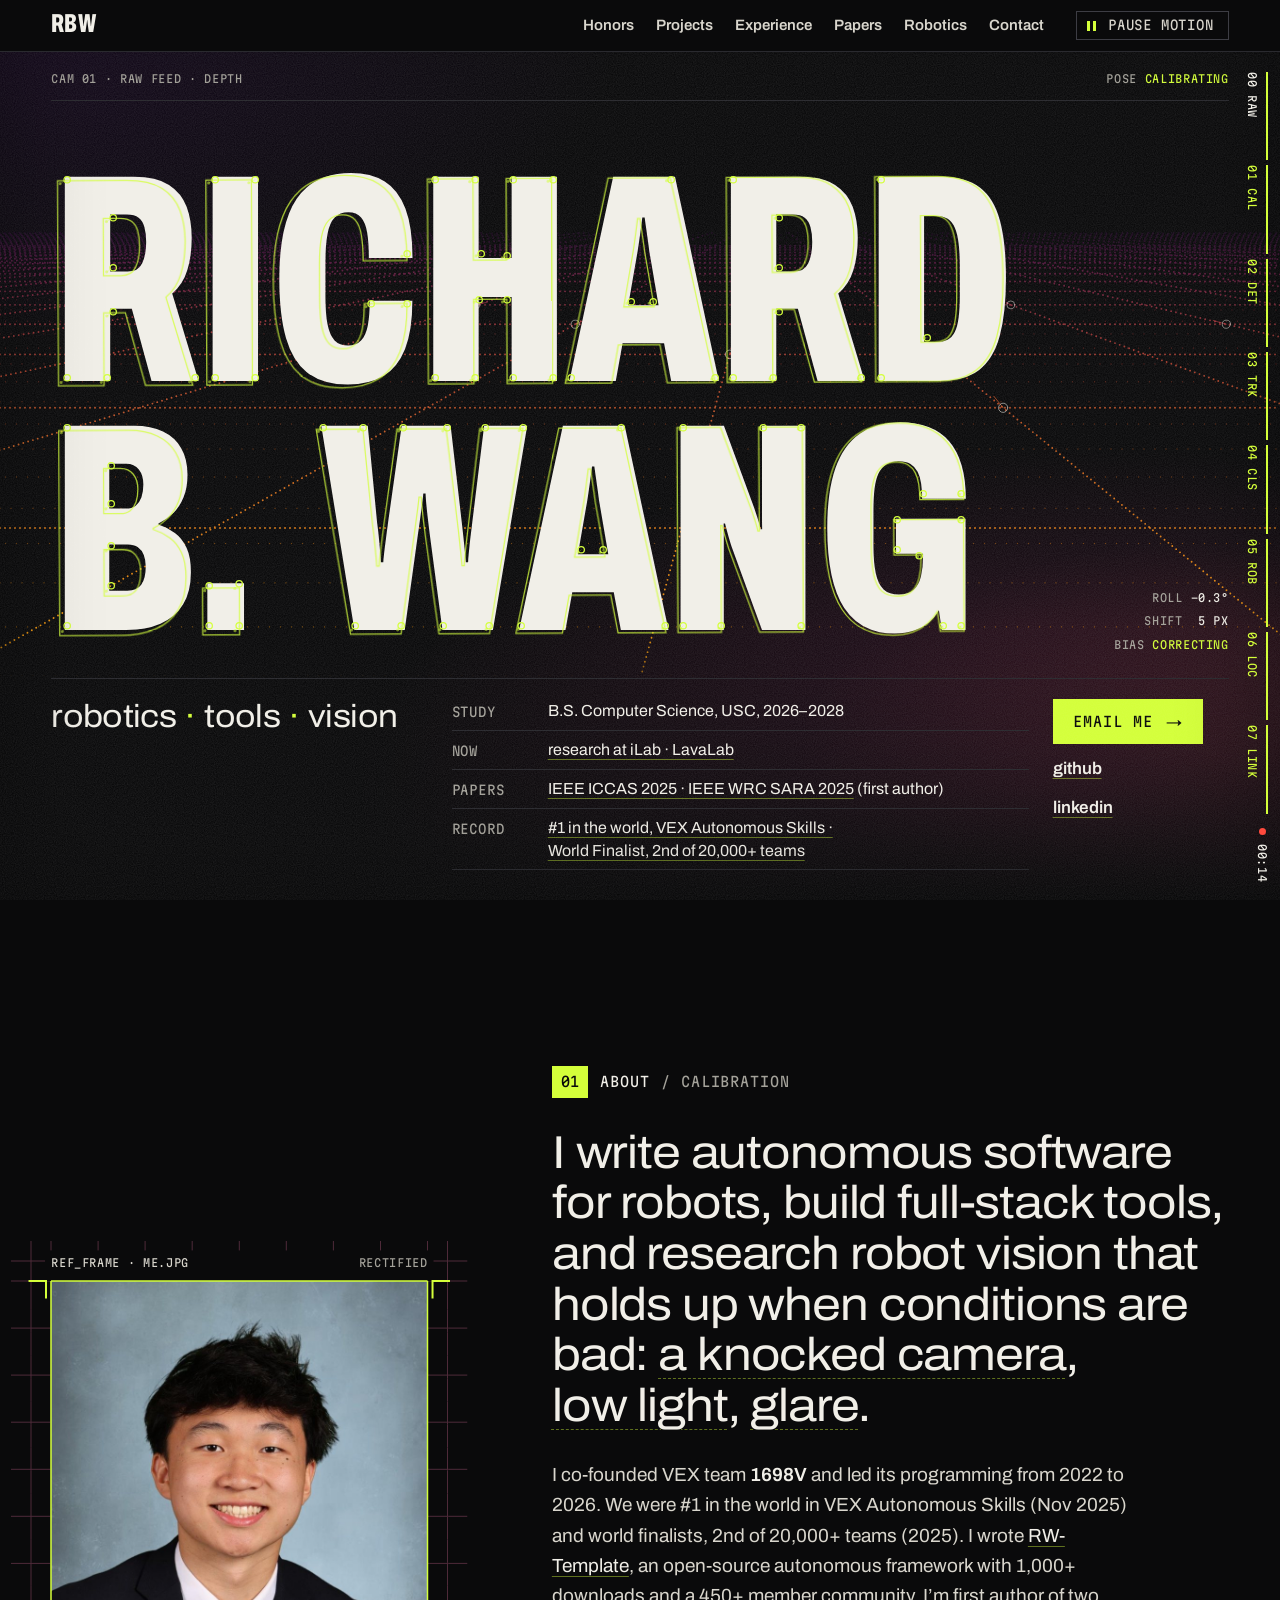
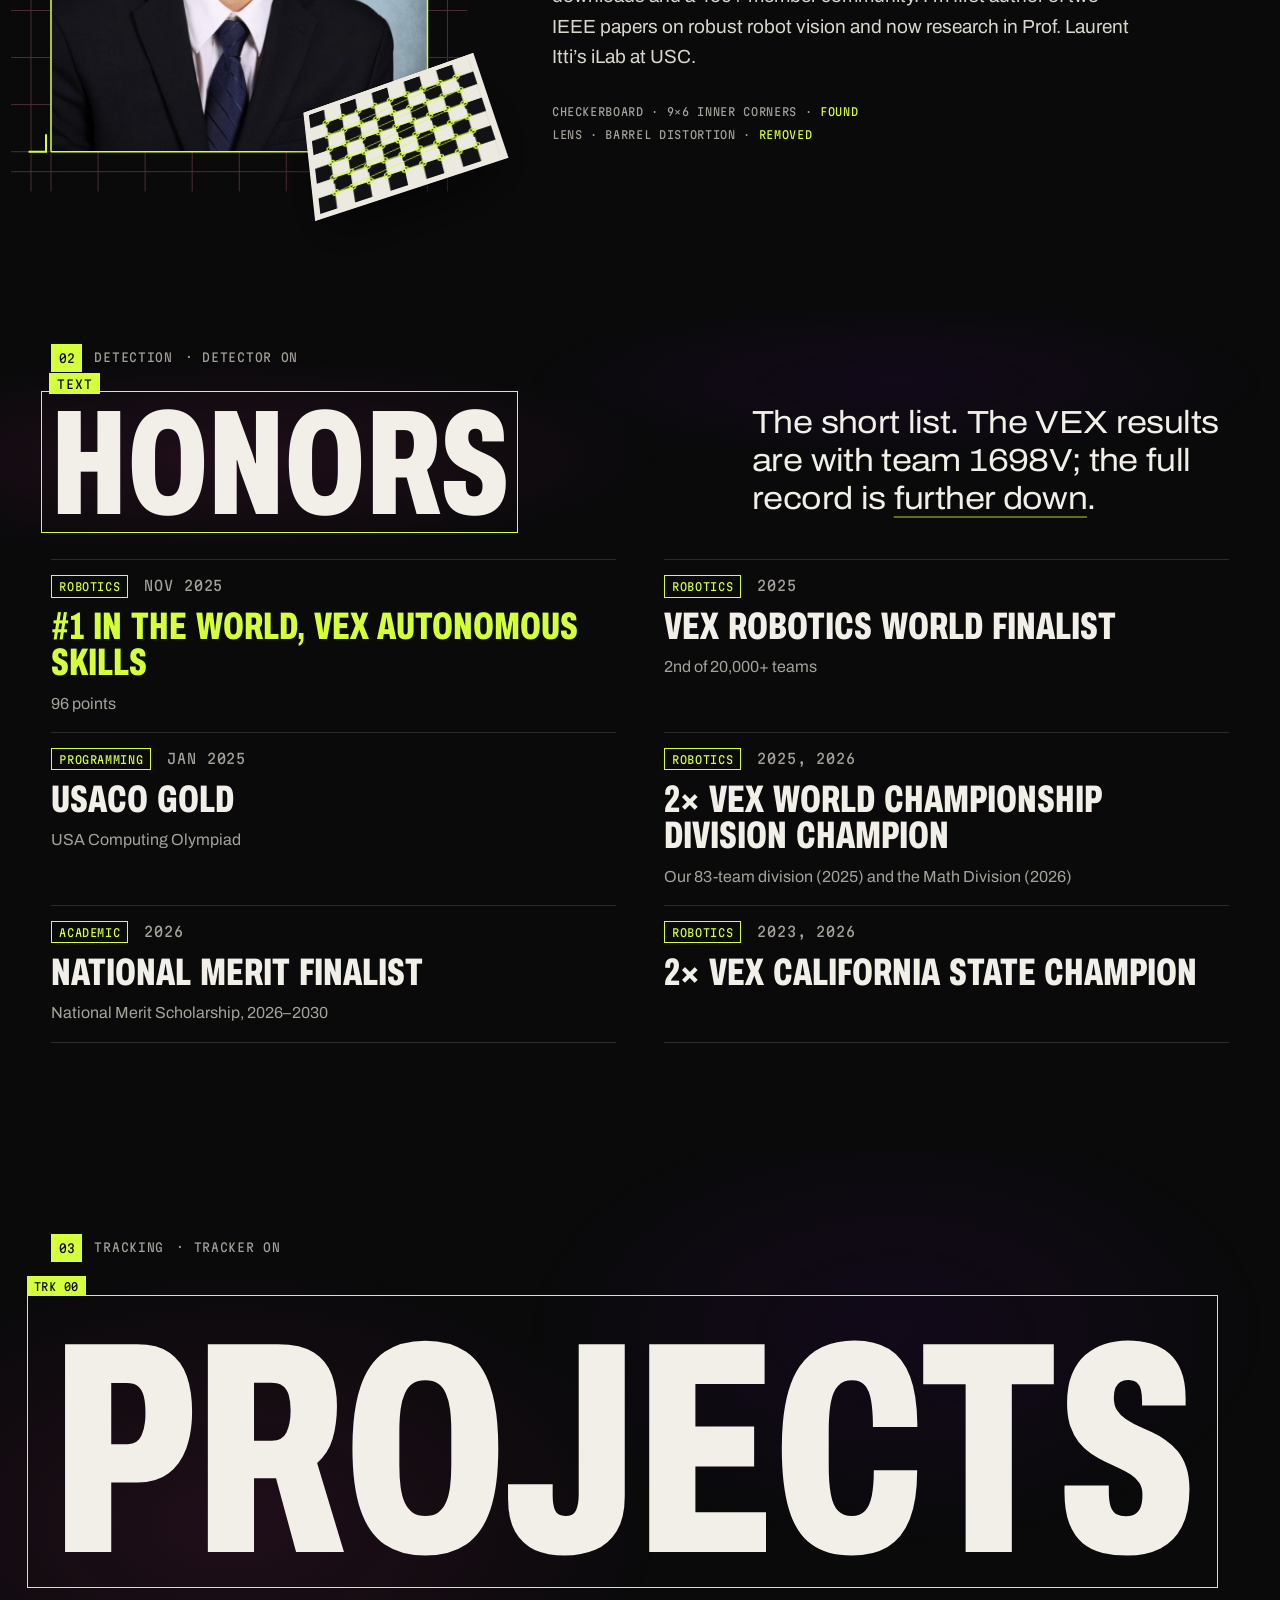
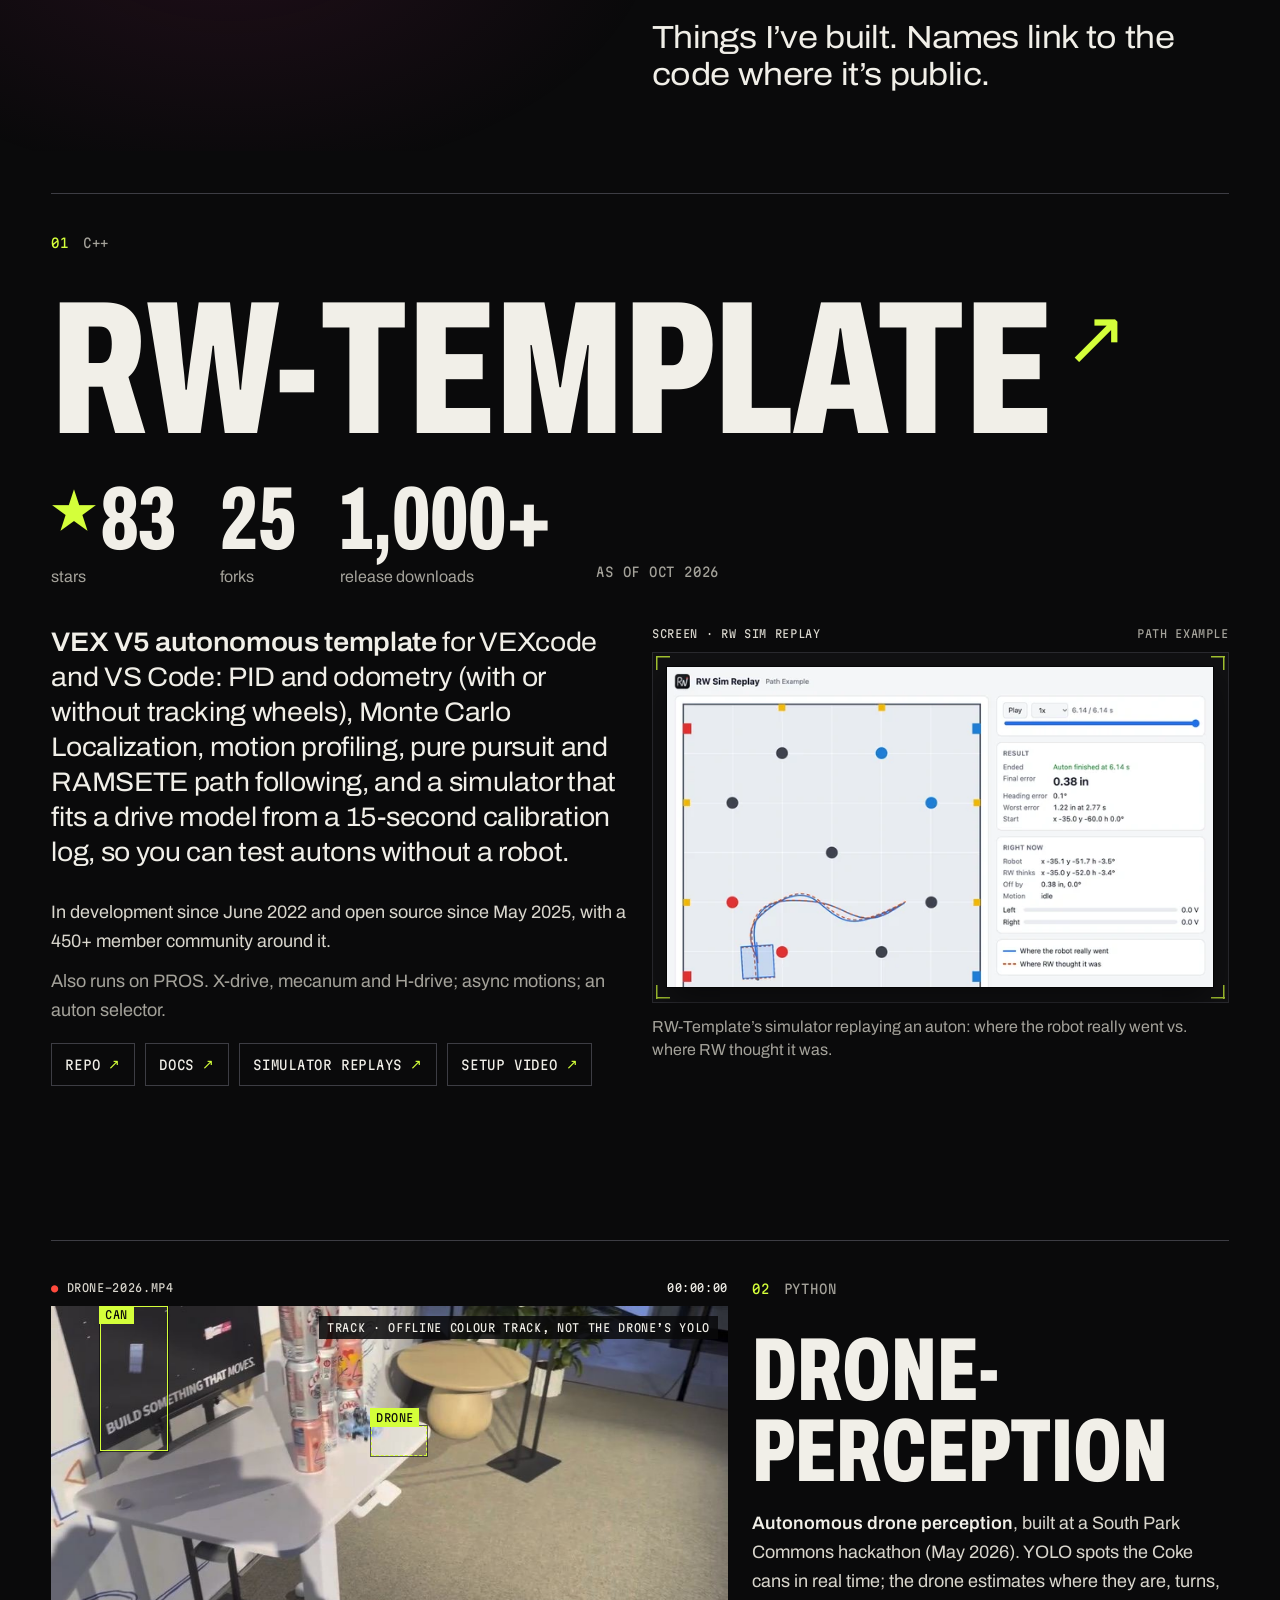
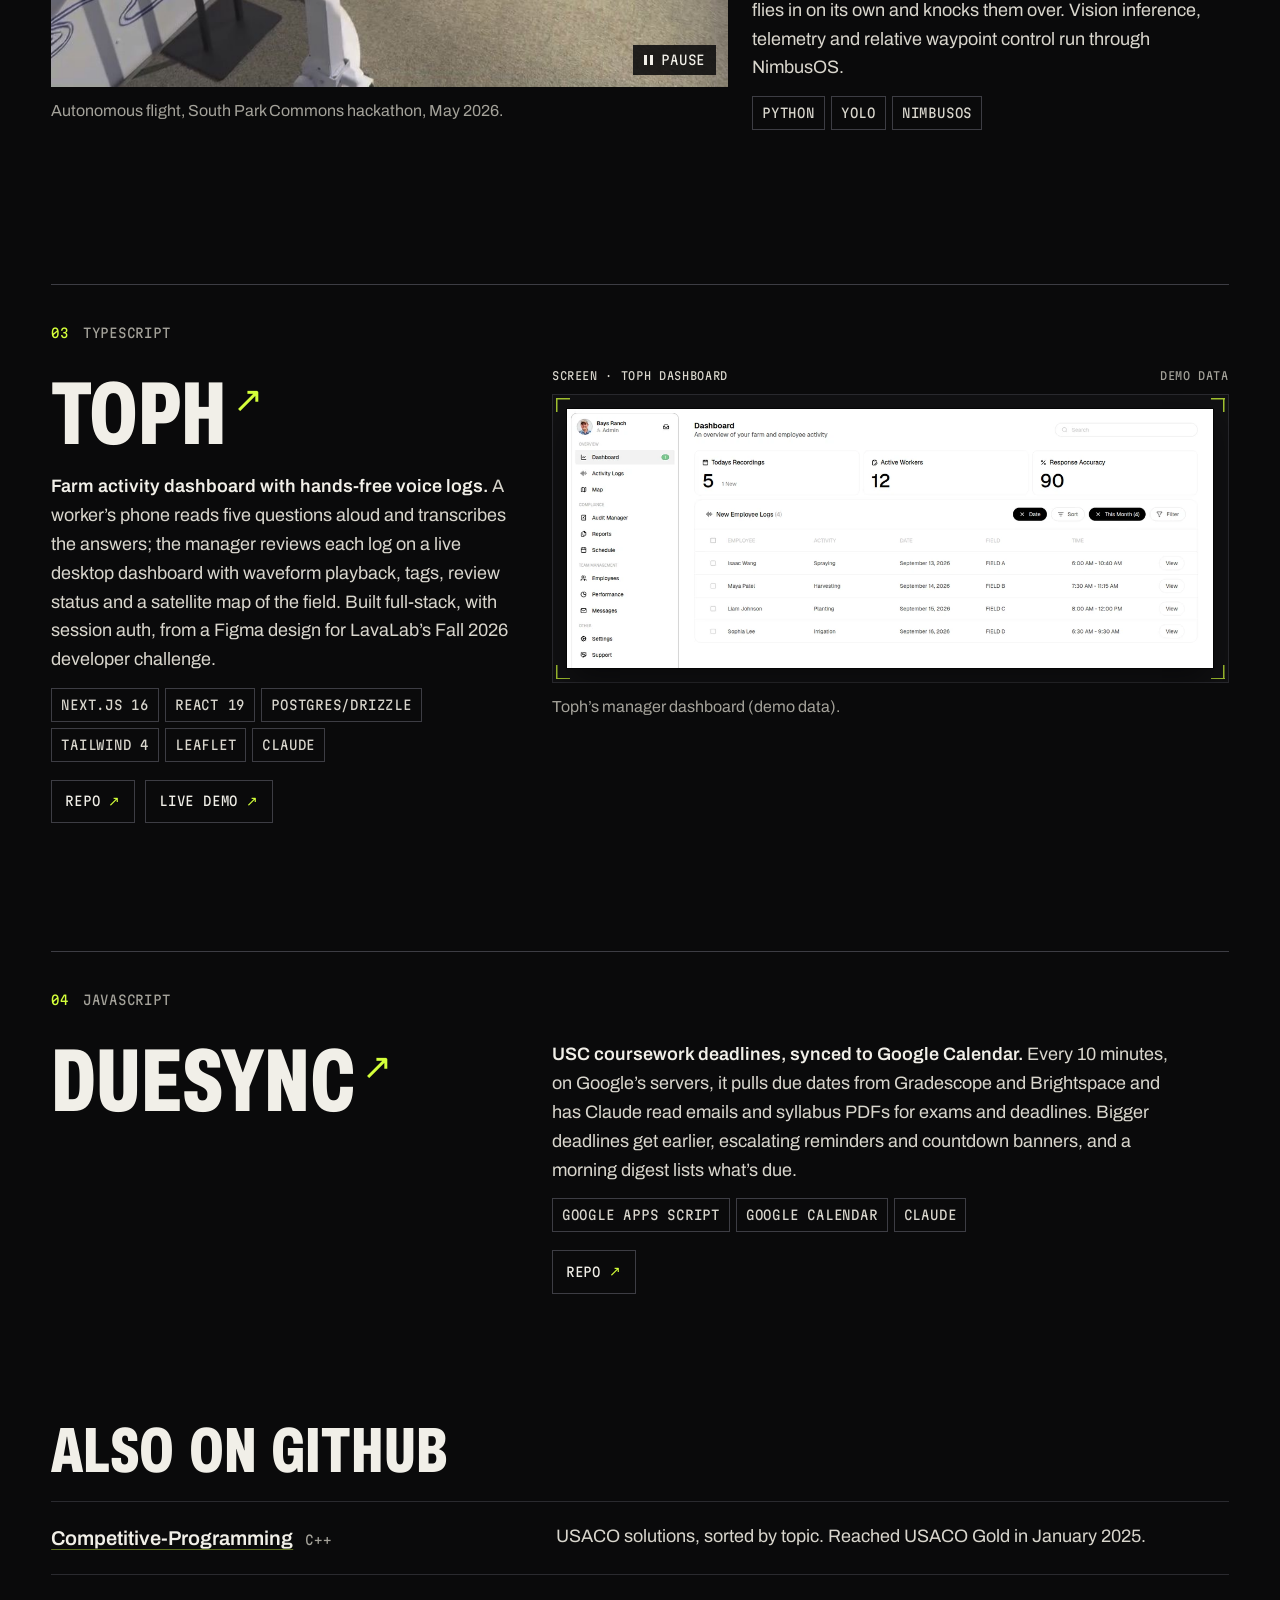
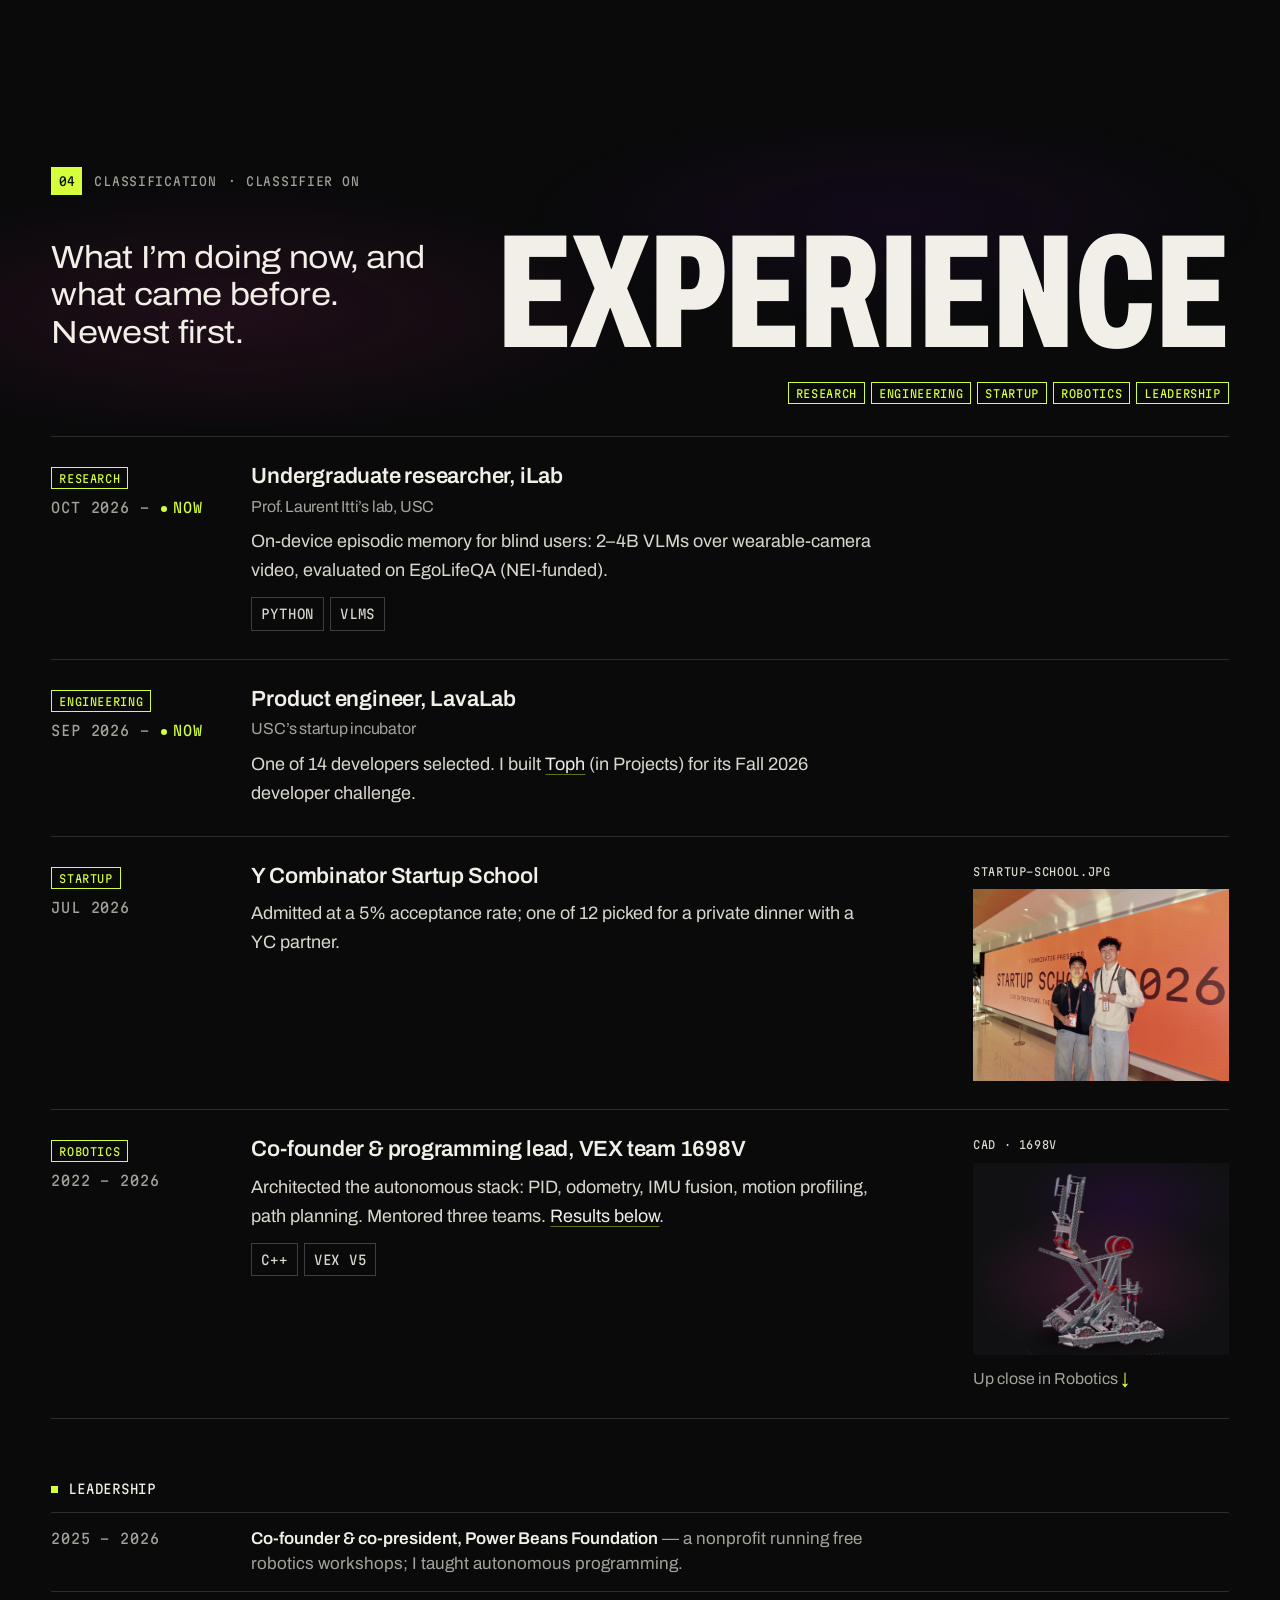
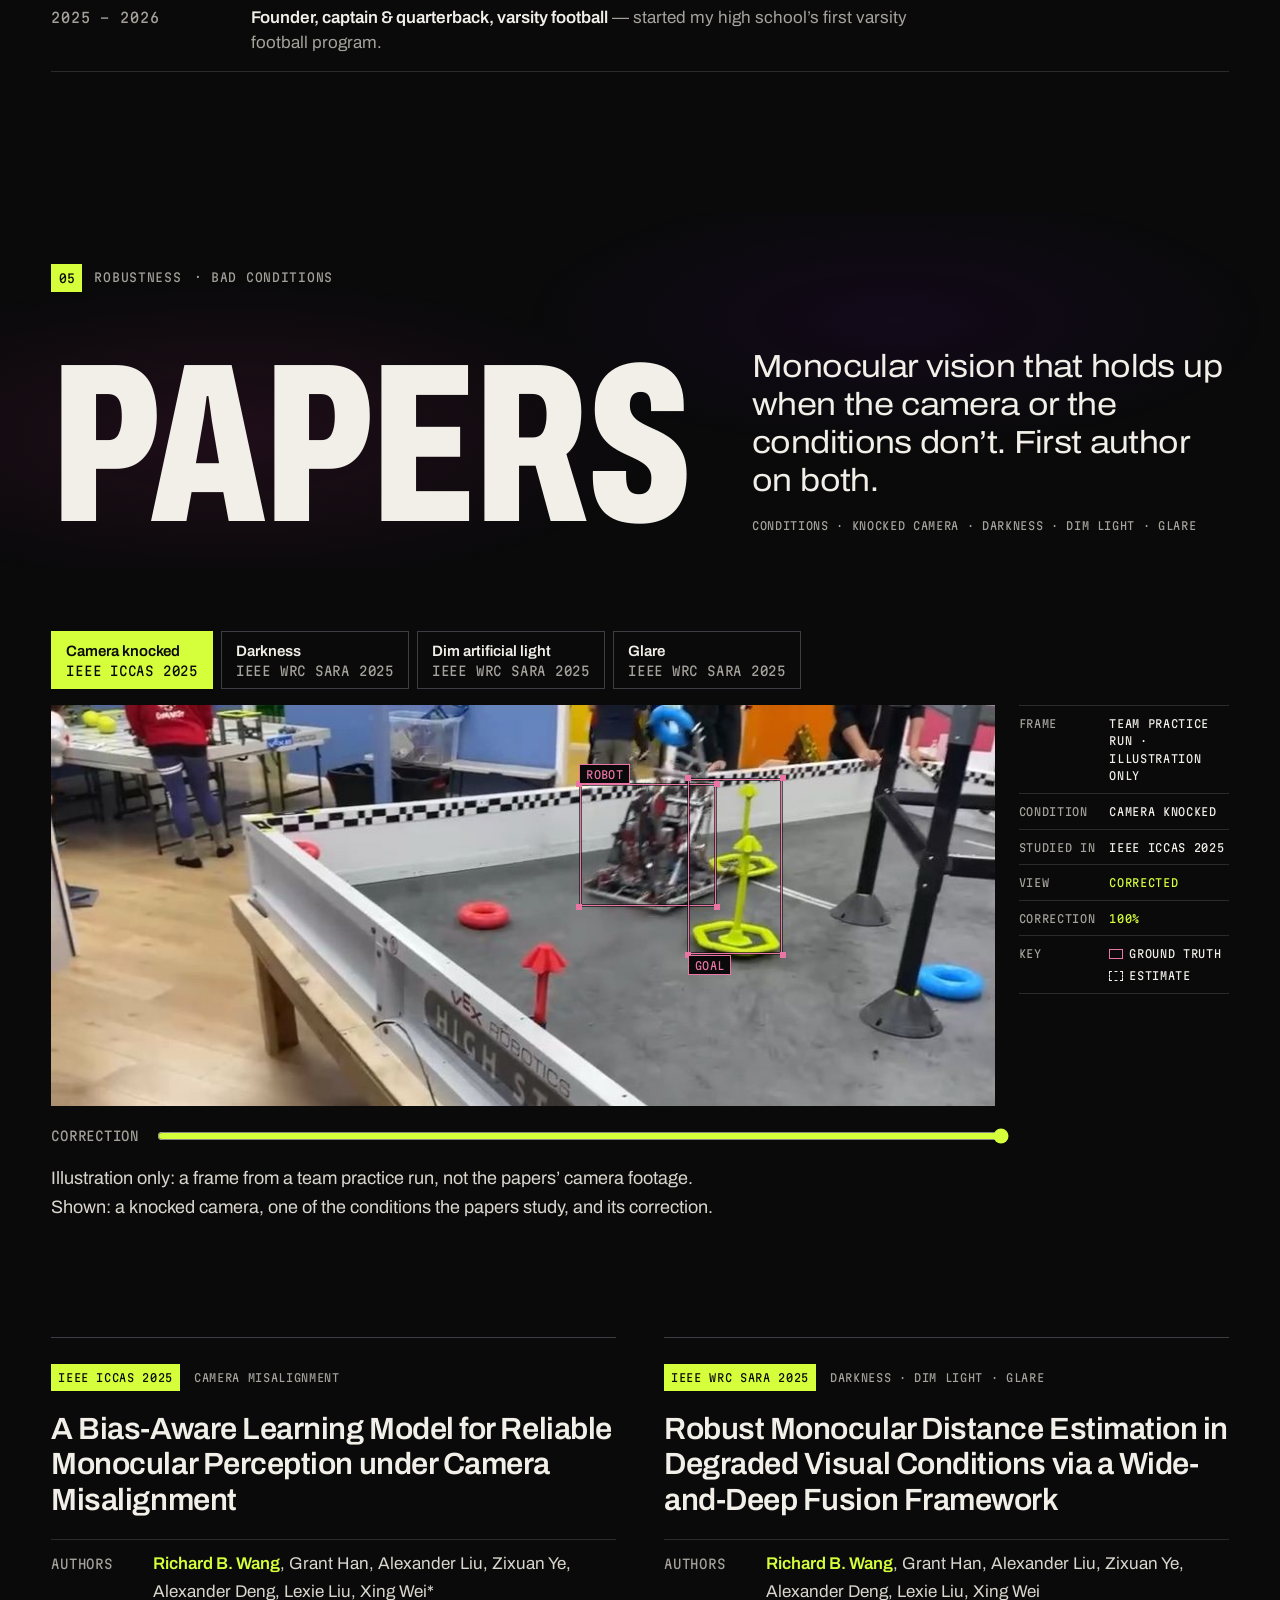
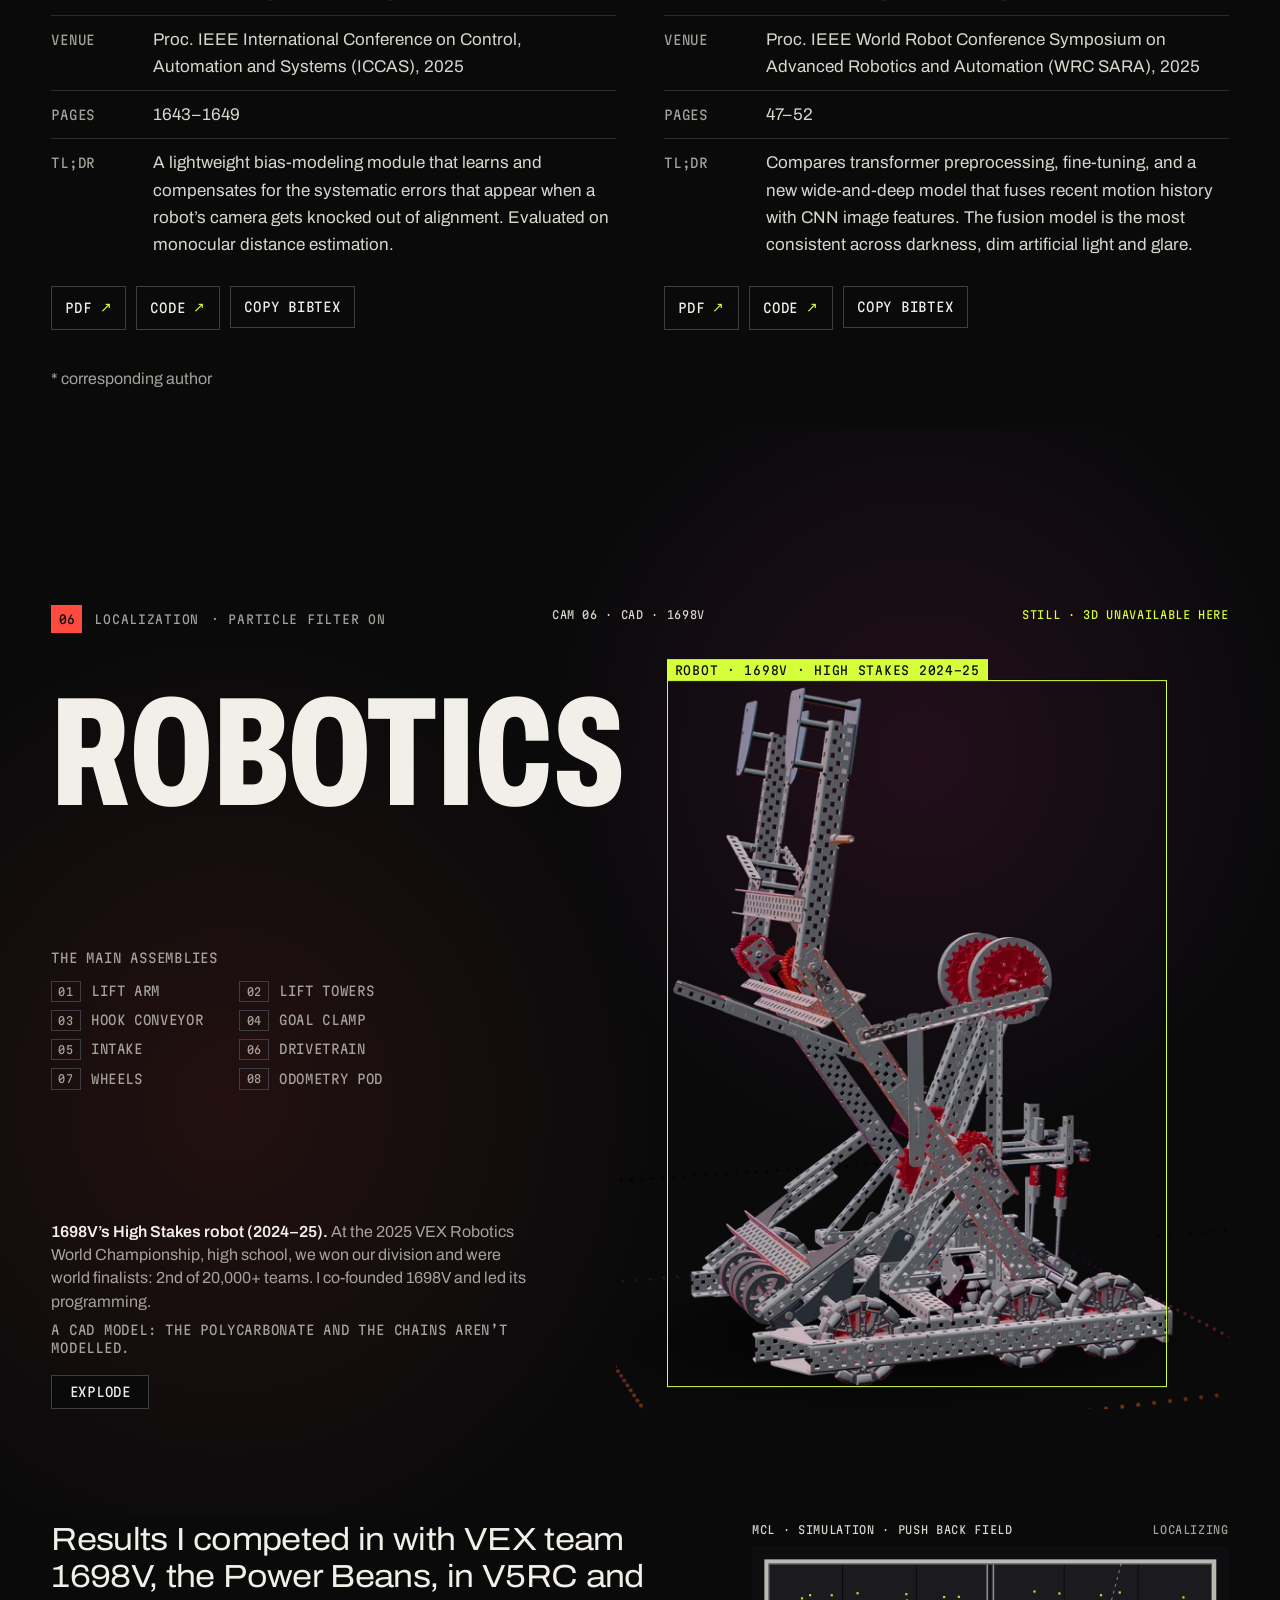
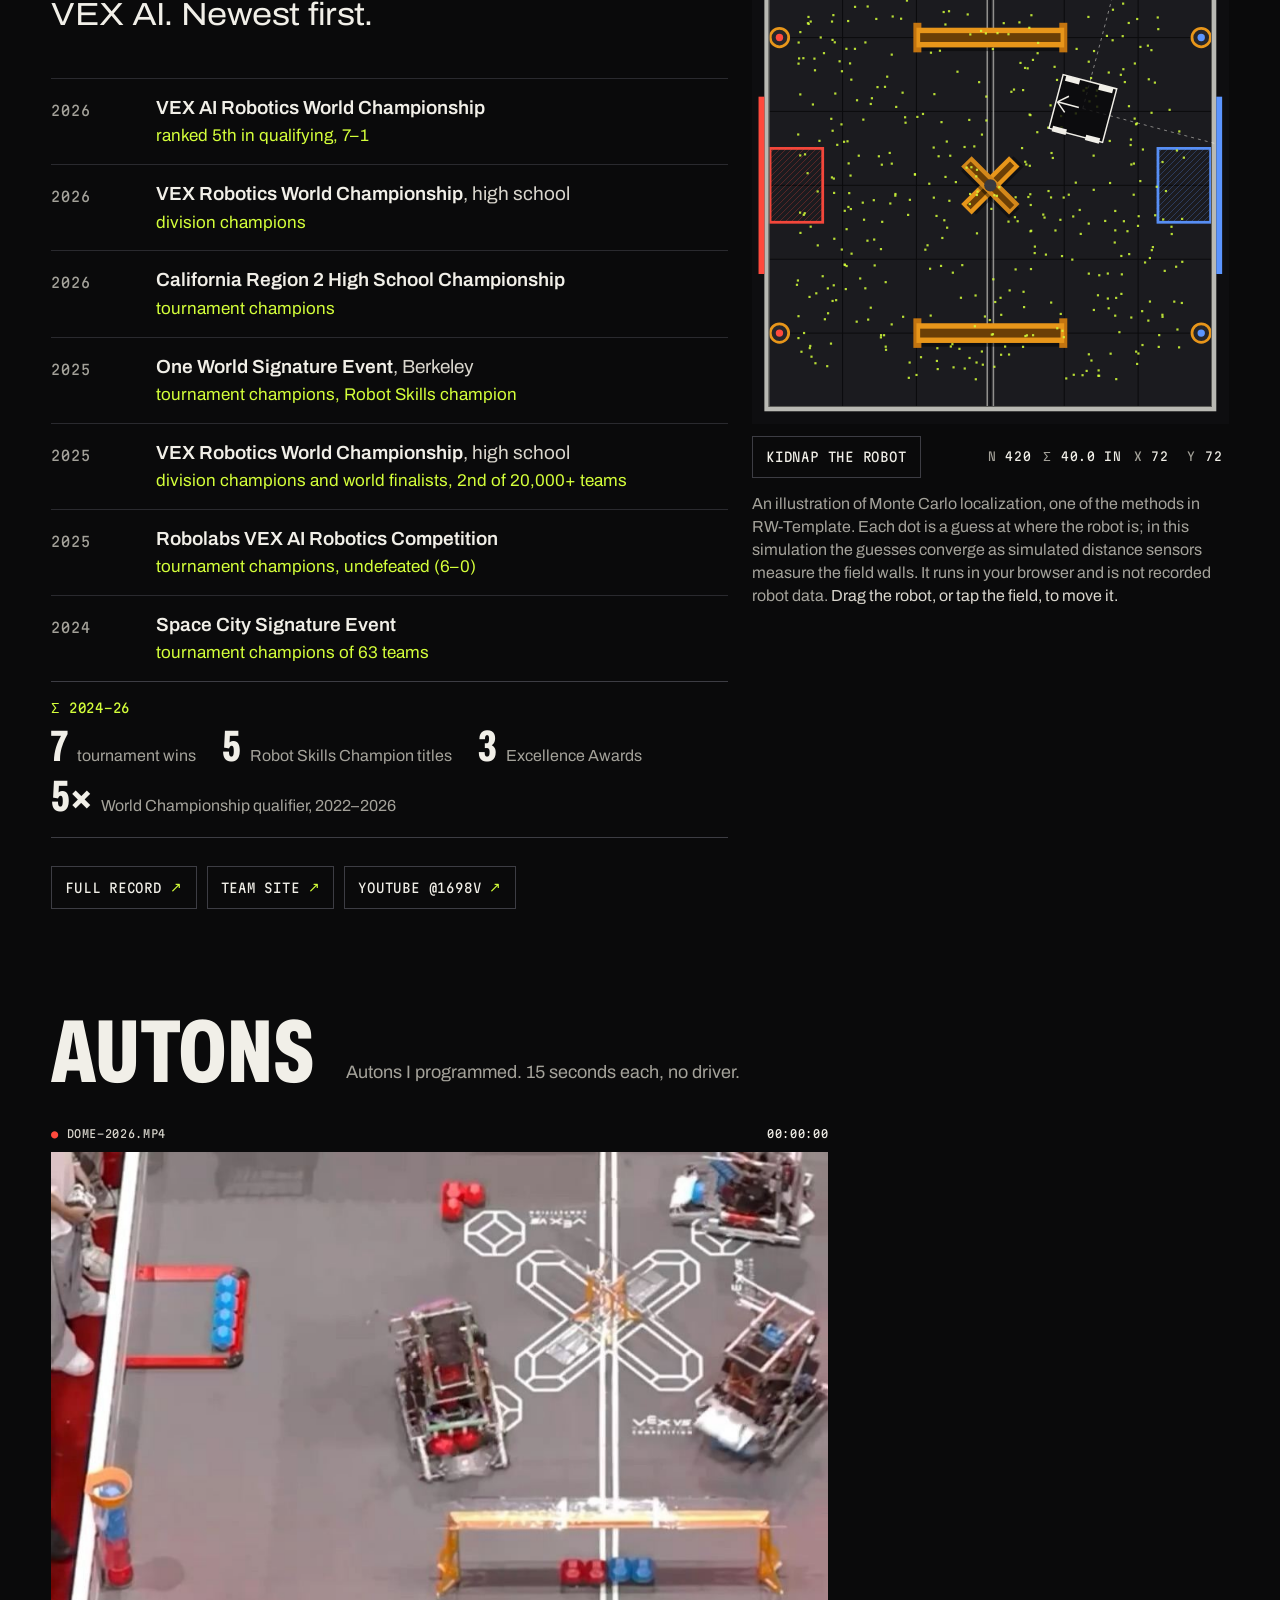
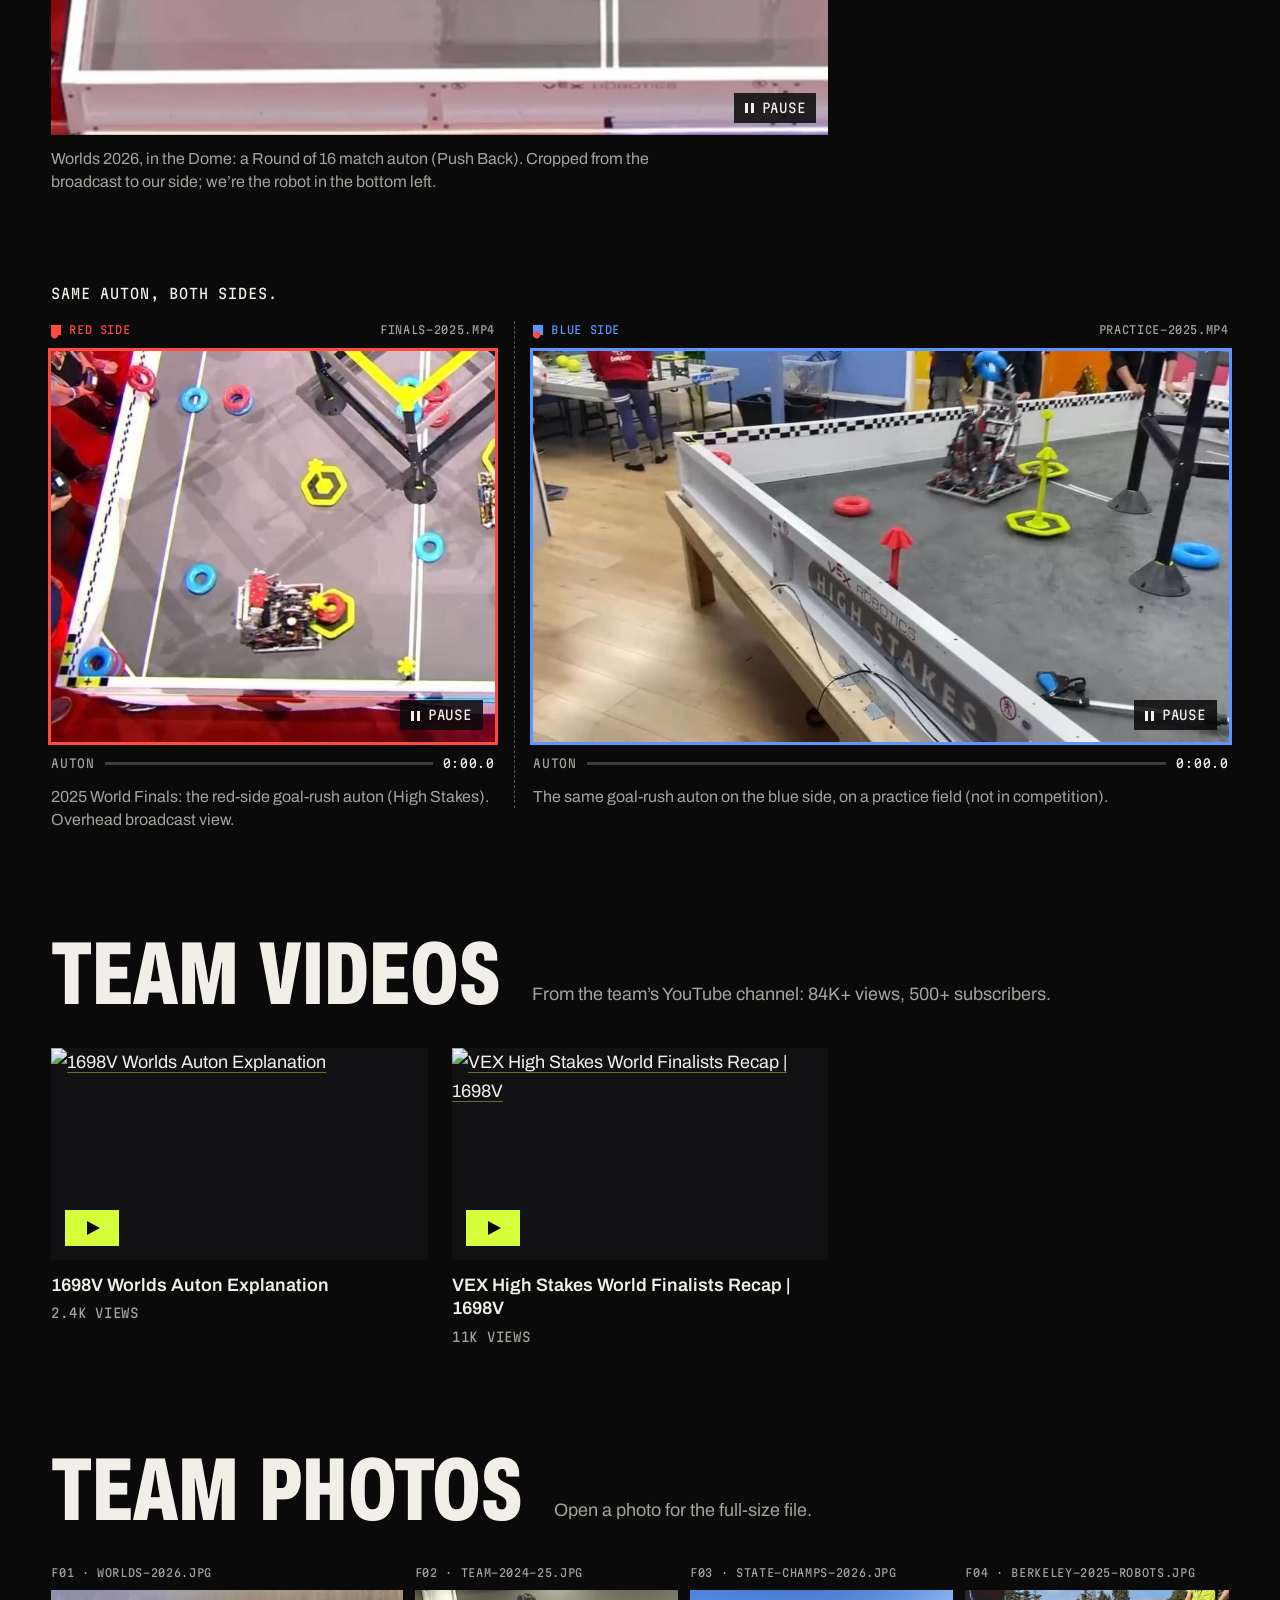
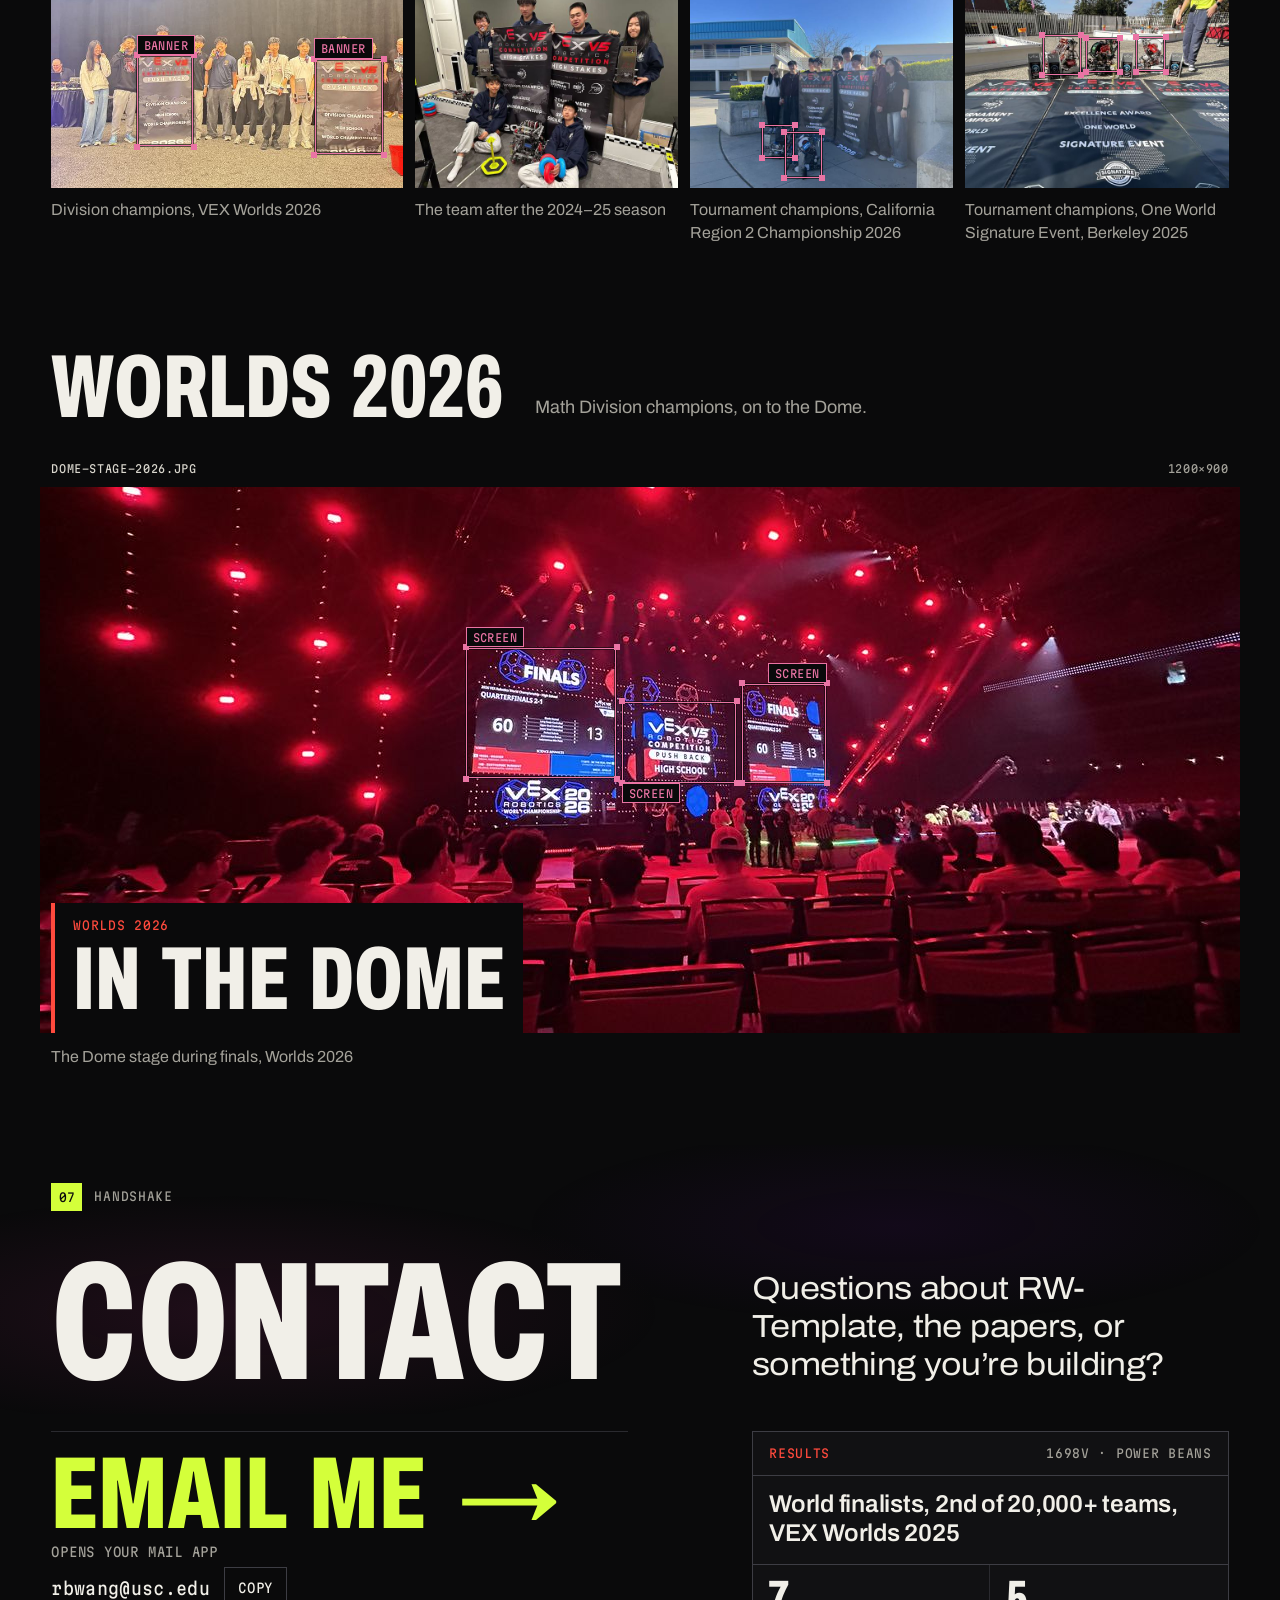
==== commit 0421aaf2: "Contact: use USC email, show the address with a copy button The address is still assembled by site.j" ====
--- a/index.html
+++ b/index.html
@@ -853,8 +853,10 @@
       <div class="contact-grid">
         <ul class="contact-list" data-reveal>
           <!-- The email address is stored ONLY here, split in two. site.js builds the mailto:
-               for every link marked data-mail. Without JS this link goes to GitHub. -->
-          <li class="c-mail"><a href="https://github.com/richardbwang" data-mail data-user="richardbojinwang2008" data-domain="gmail.com" data-mail-label="email me">get in touch</a> <span class="hint" data-mail-hint data-js-text="opens your mail app">via GitHub</span></li>
+               for every link marked data-mail, and writes the visible address + copy button
+               below it. Without JS this link goes to GitHub and no address is shown. -->
+          <li class="c-mail"><a href="https://github.com/richardbwang" data-mail data-user="rbwang" data-domain="usc.edu" data-mail-label="email me">get in touch</a> <span class="hint" data-mail-hint data-js-text="opens your mail app">via GitHub</span>
+            <span class="c-addr" data-mail-addr hidden><span class="c-addr-text" data-mail-text></span> <button type="button" class="linkish" data-copy-mail aria-label="Copy email address">copy</button></span></li>
           <li><a href="https://github.com/richardbwang">github.com/<wbr>richardbwang</a></li>
           <li><a href="https://www.linkedin.com/in/richard-b-wang/">linkedin.com/in/<wbr>richard-b-wang</a></li>
         </ul>
--- a/style.css
+++ b/style.css
@@ -1306,6 +1306,10 @@
 @media (hover: hover) { .contact-list a:hover { background: none; color: var(--paper); box-shadow: 0 0 0 1.5px var(--sig); } }
 @media (hover: hover) { .contact-list a:hover::after { color: var(--sig); } }
 .contact-list .hint { margin: 0; }
+/* The visible address (written by site.js) and its copy button, on their own line under "email me". */
+.contact-list .c-addr { flex-basis: 100%; display: flex; flex-wrap: wrap; align-items: center; gap: 8px 14px; }
+.contact-list .c-addr[hidden] { display: none; }
+.c-addr-text { font: 400 17px/1.3 var(--f-mono); font-stretch: 87.5%; letter-spacing: 0.02em; color: var(--paper); user-select: all; overflow-wrap: anywhere; }
 .foot { border-top: 1px solid var(--line); color: var(--muted); font-size: 16px; }
 .foot-in { max-width: var(--max); margin: 0 auto; padding: 56px var(--gut) 40px; }
 /* The name, reprised small. Its feature points (feed.js) go out one by one when the feed stops. */
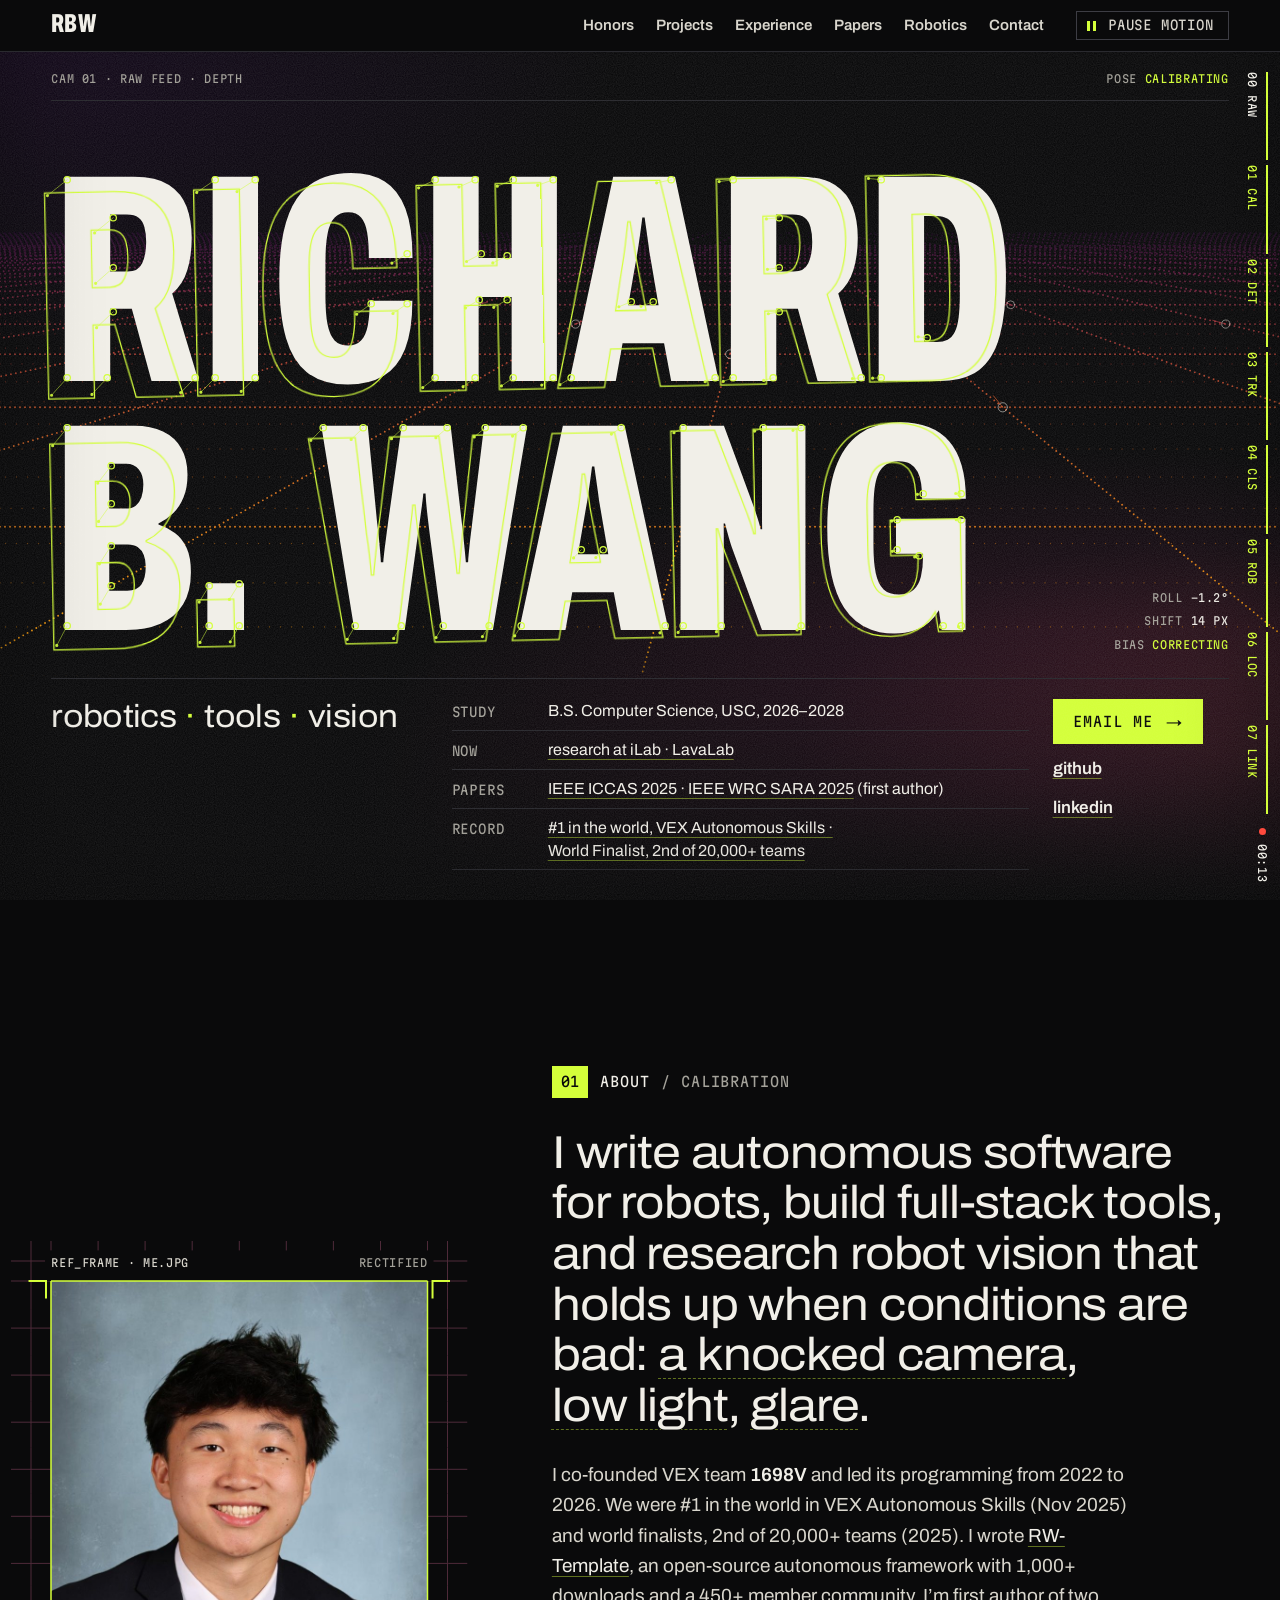
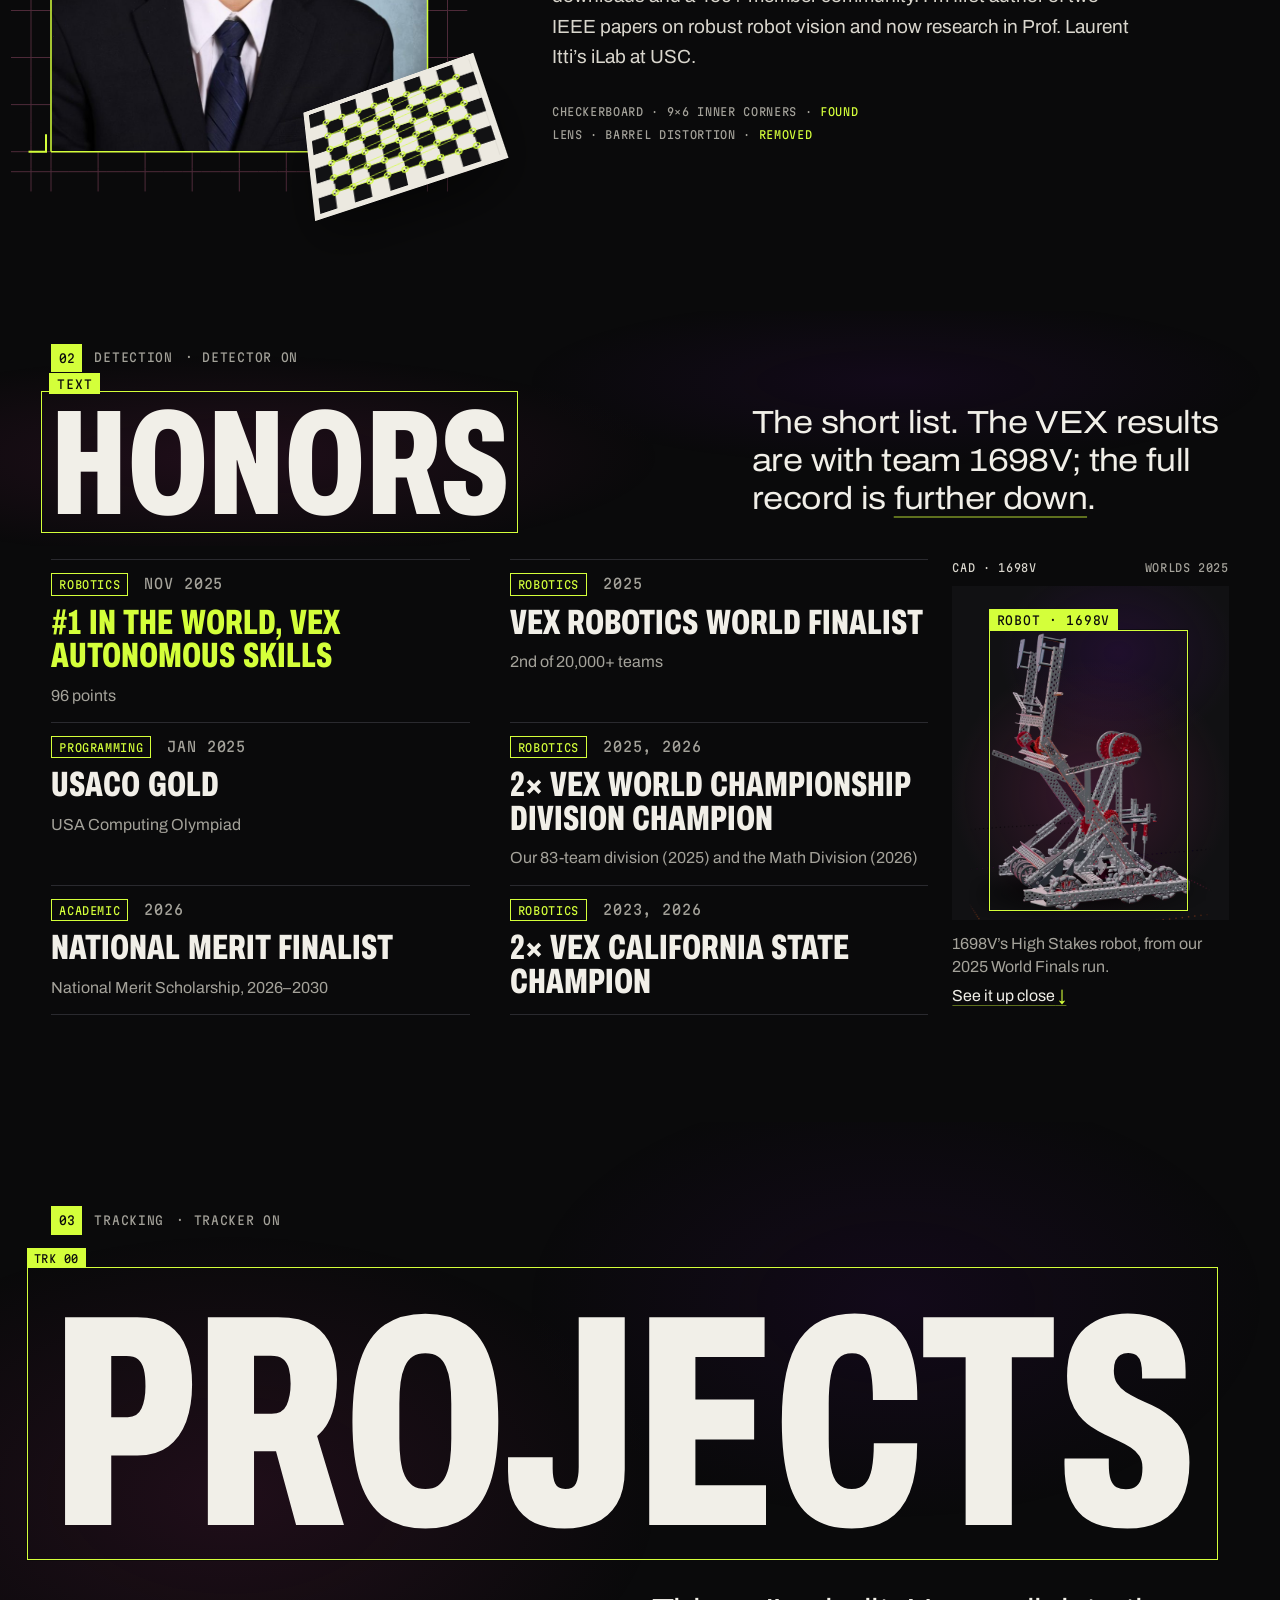
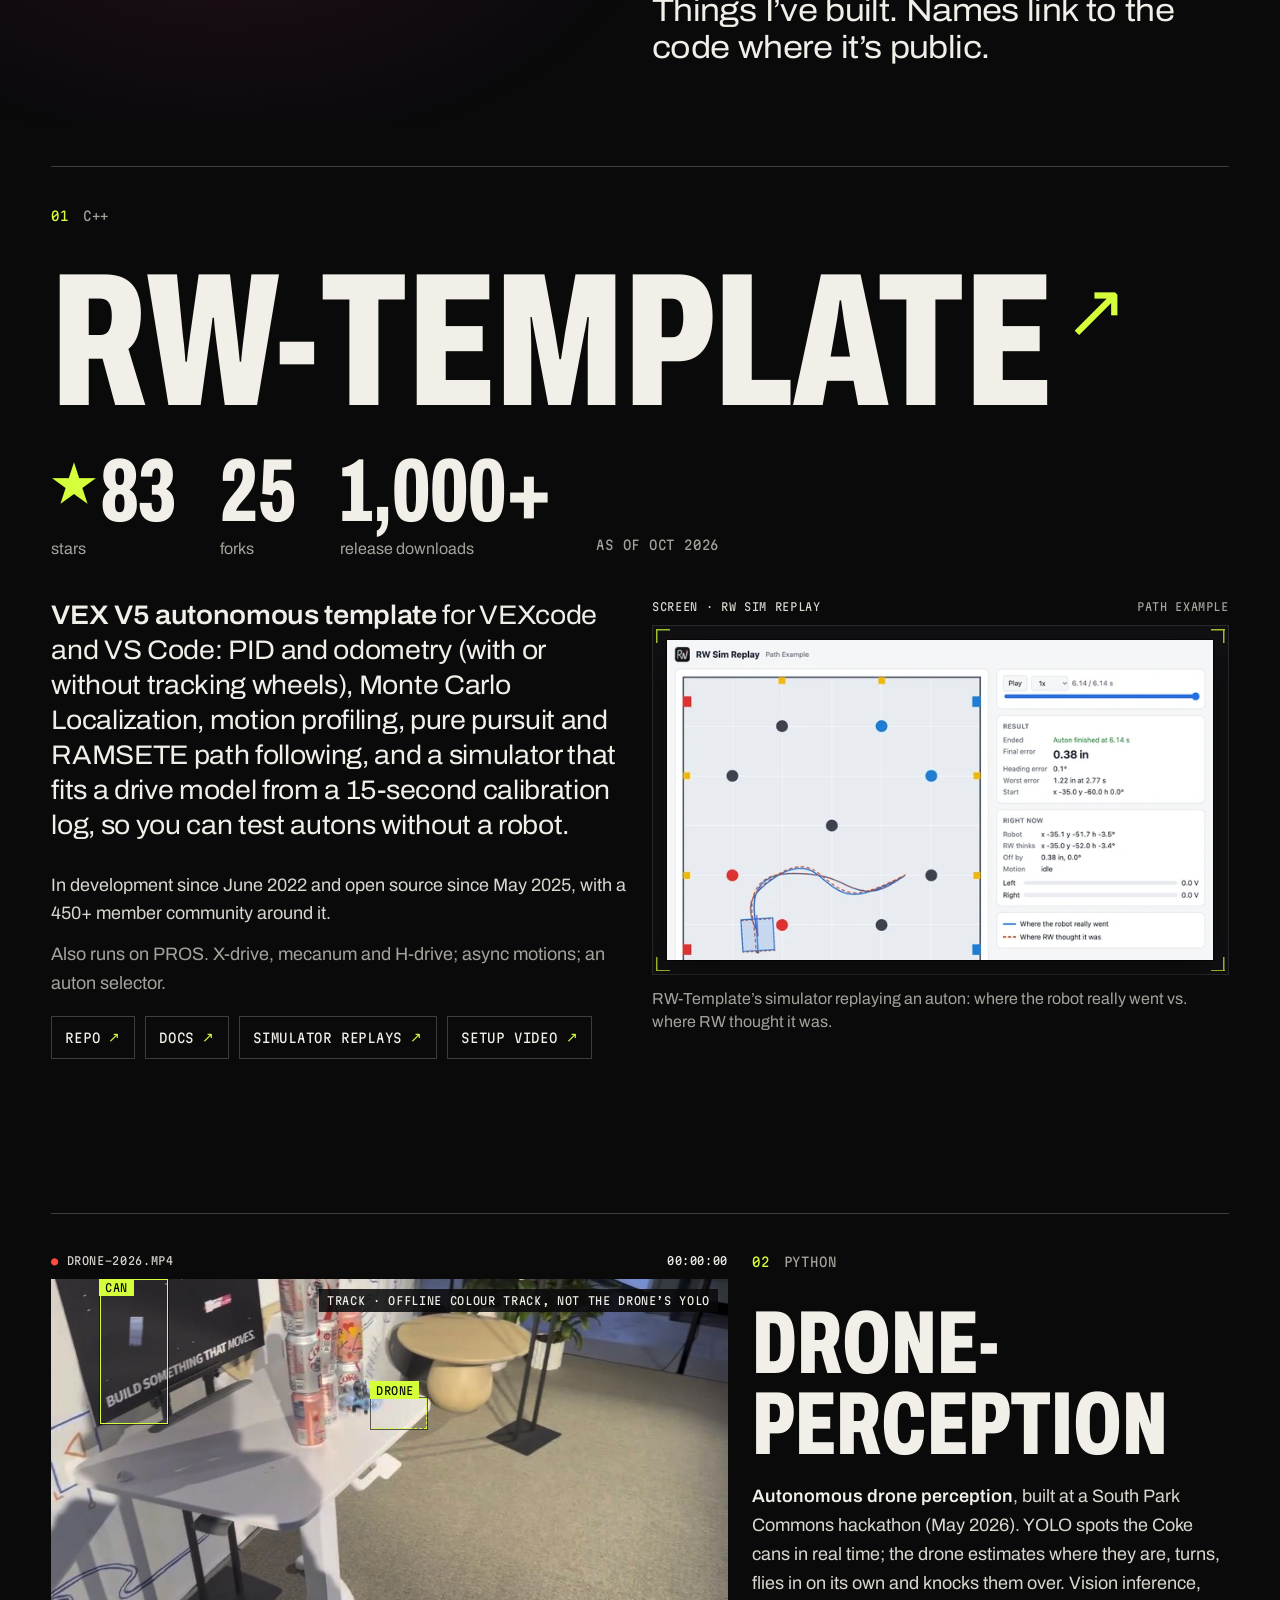
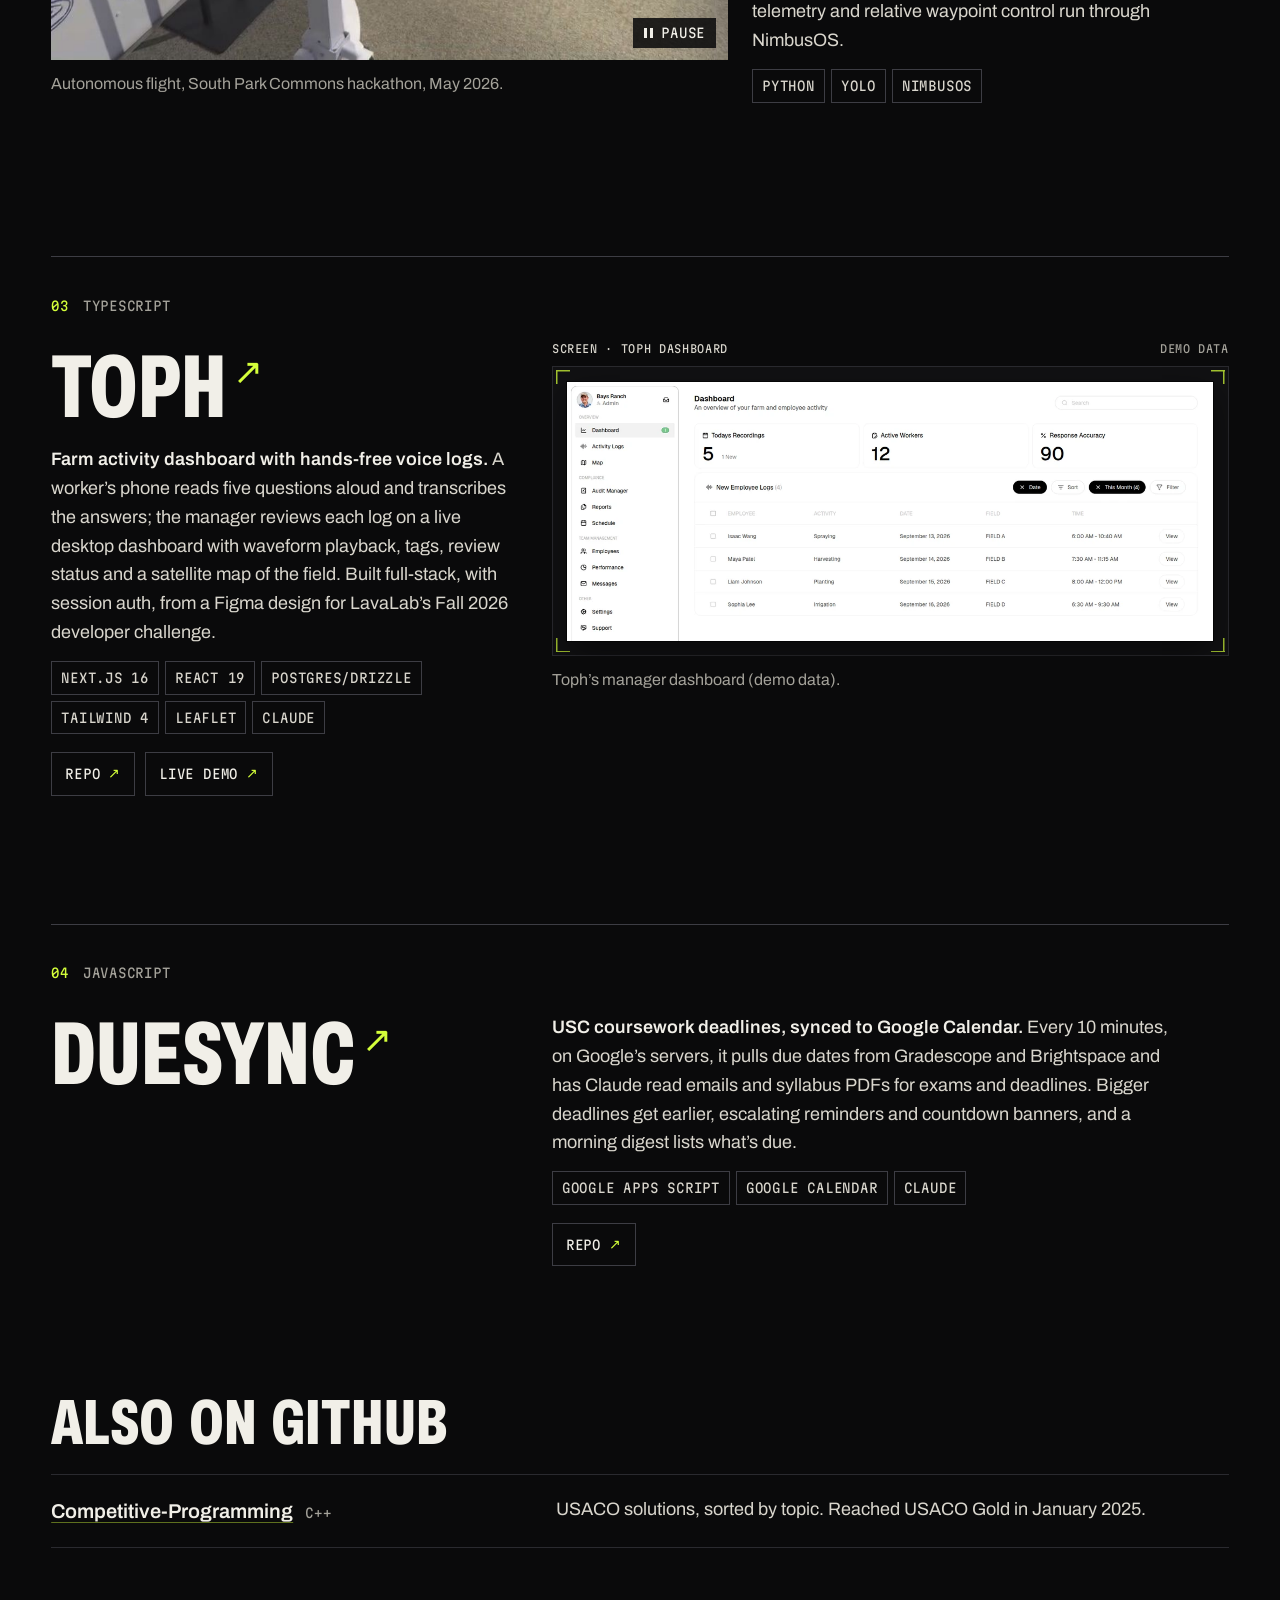
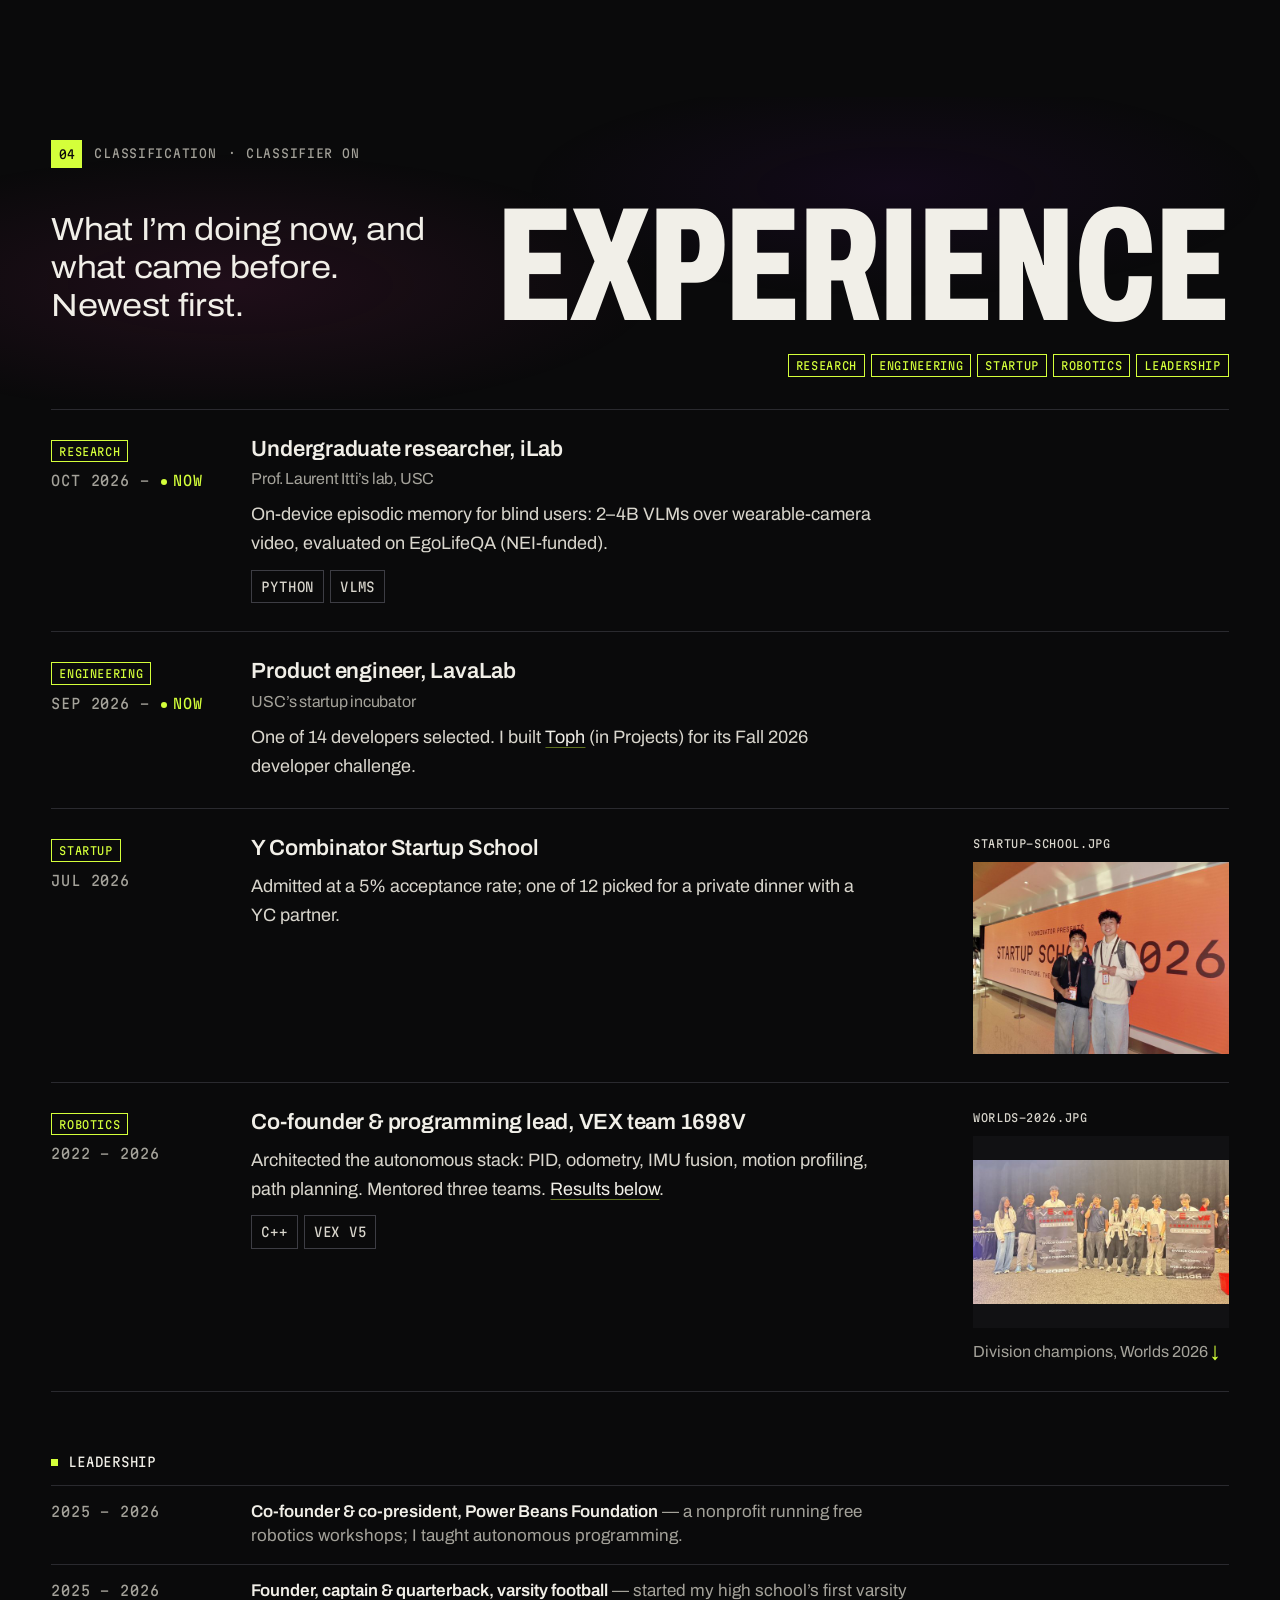
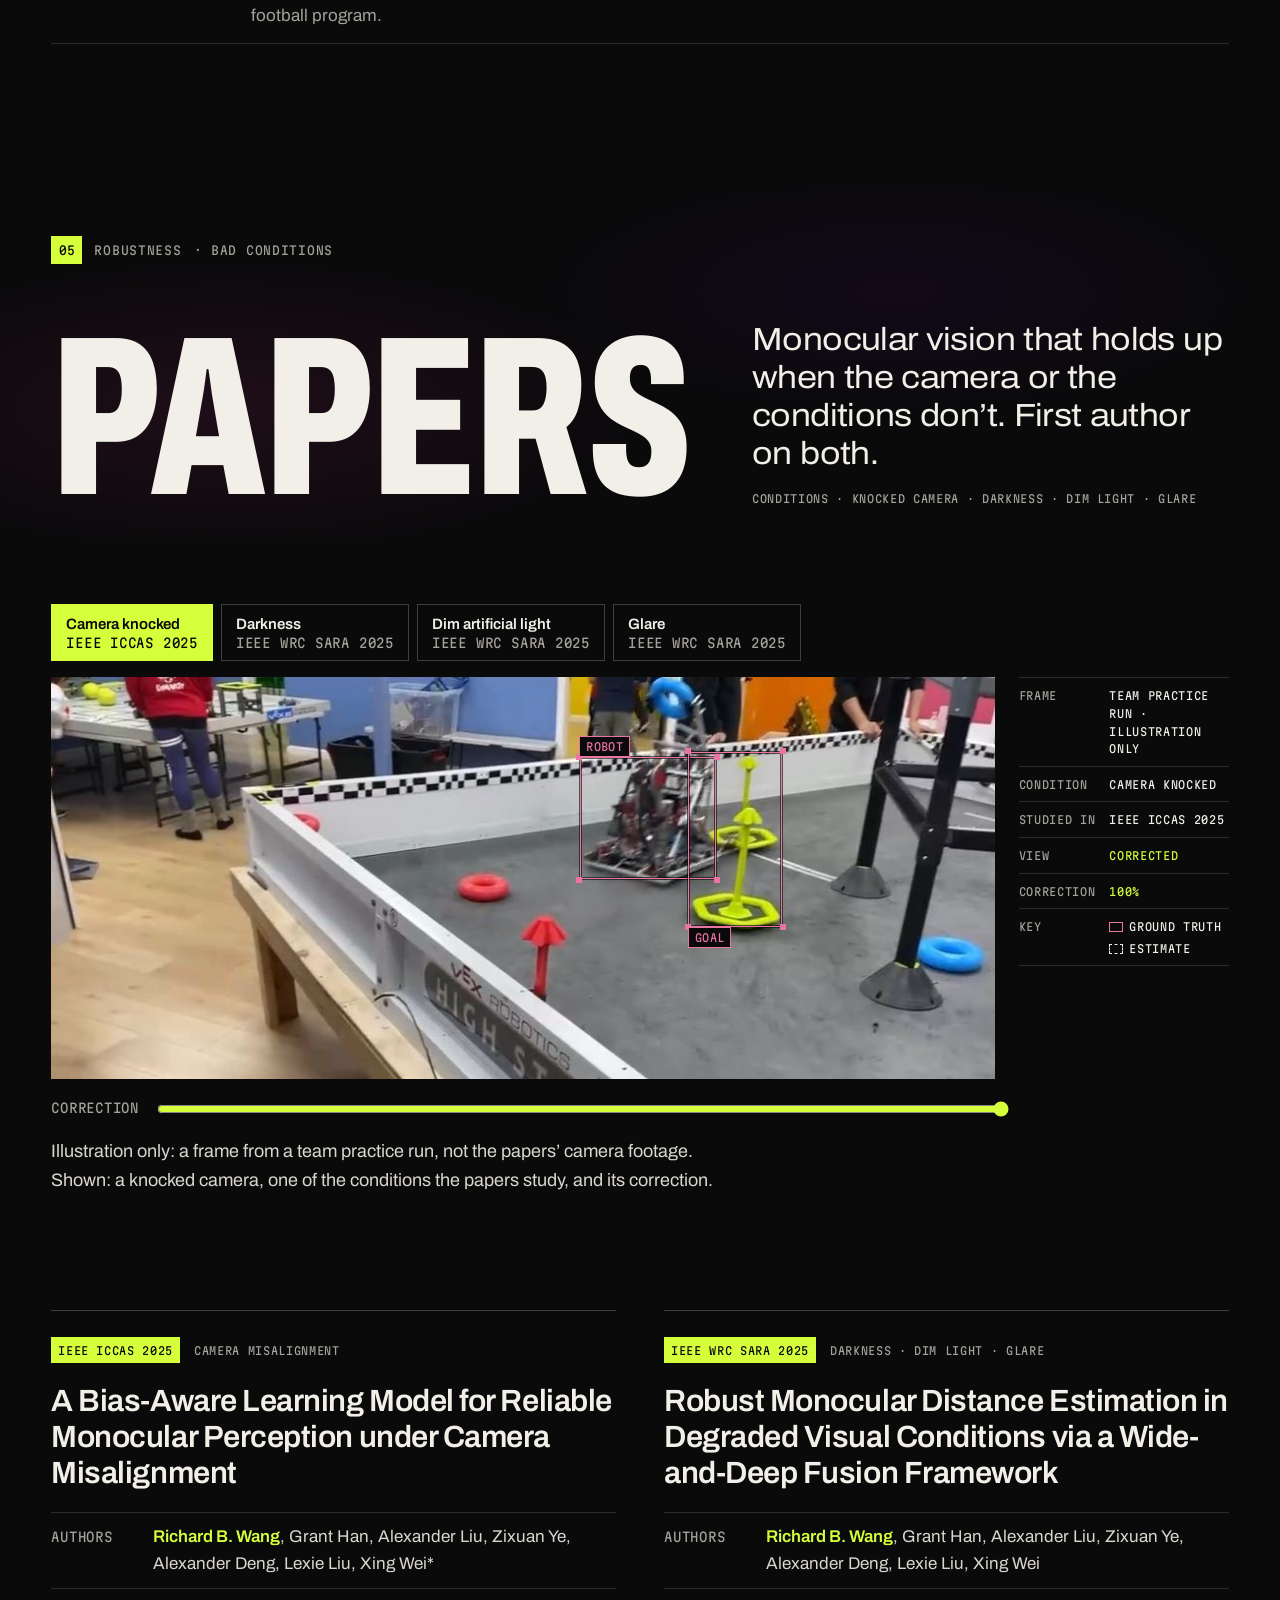
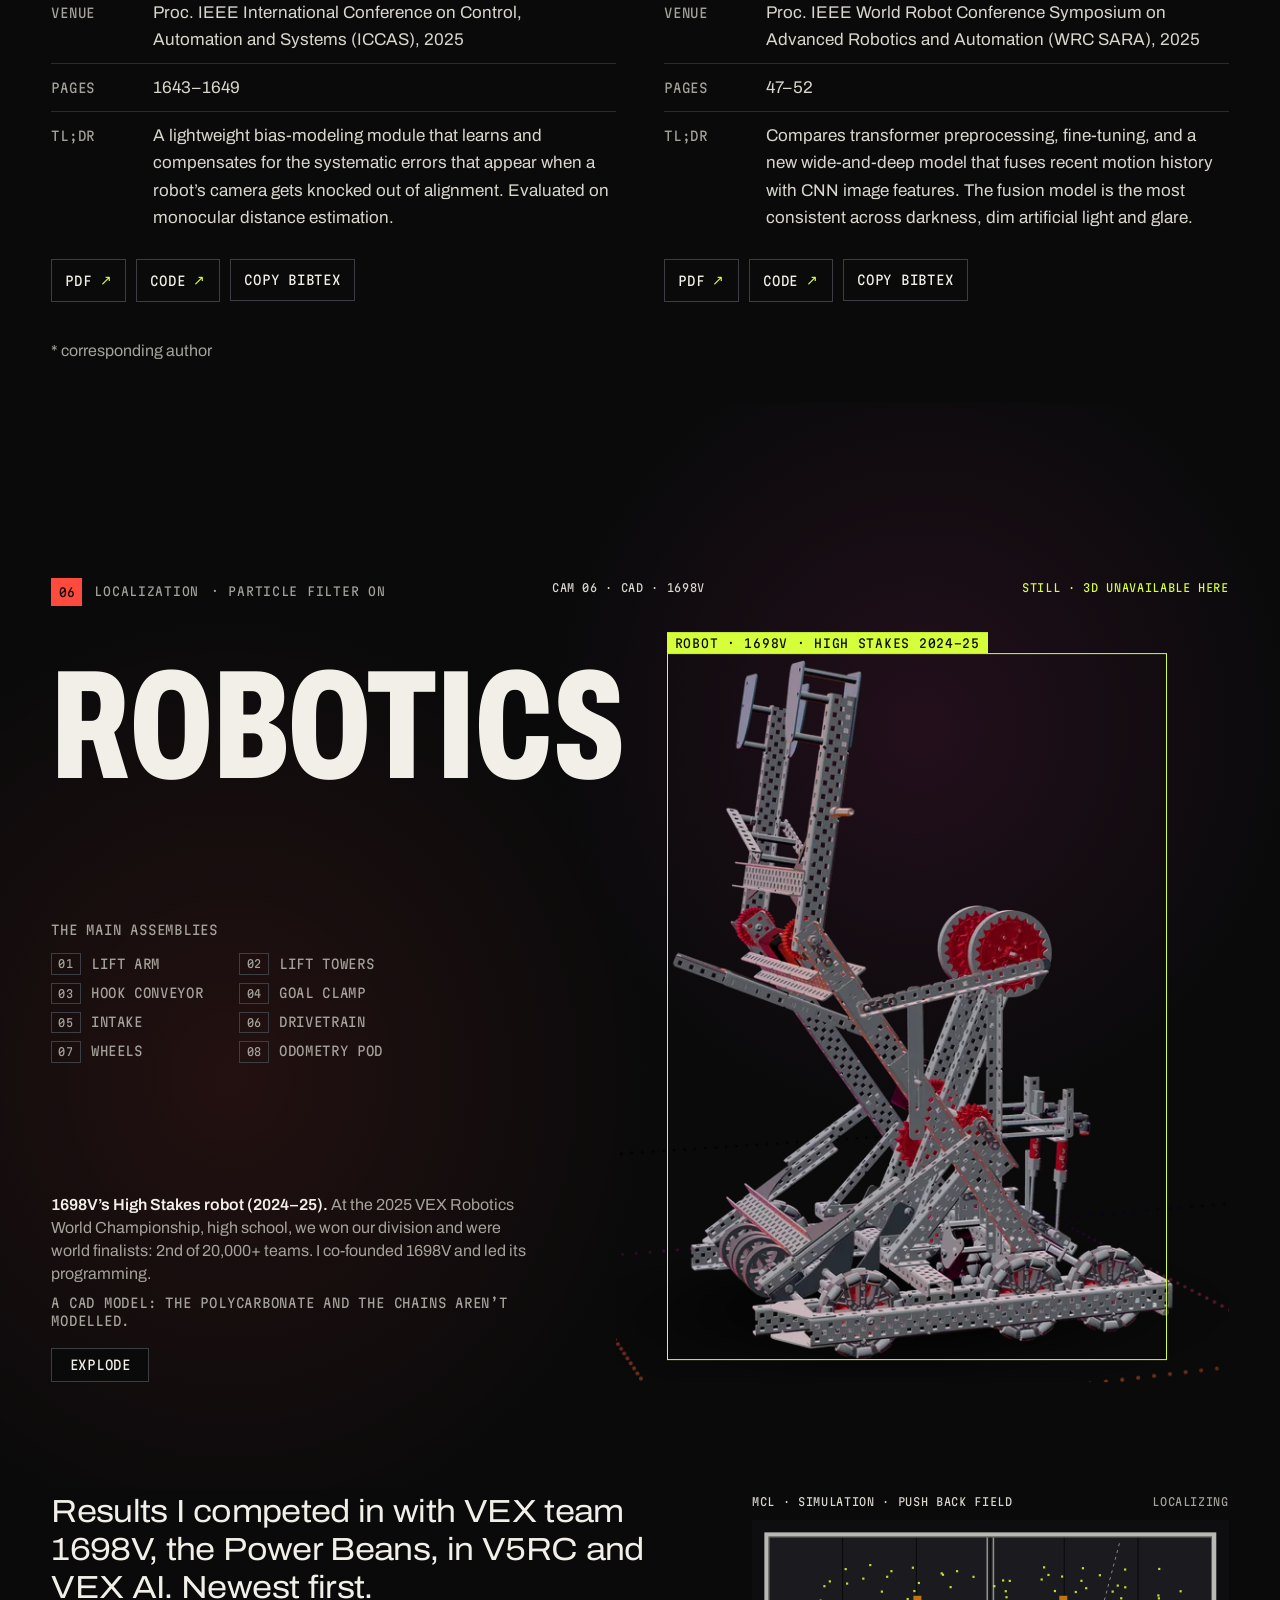
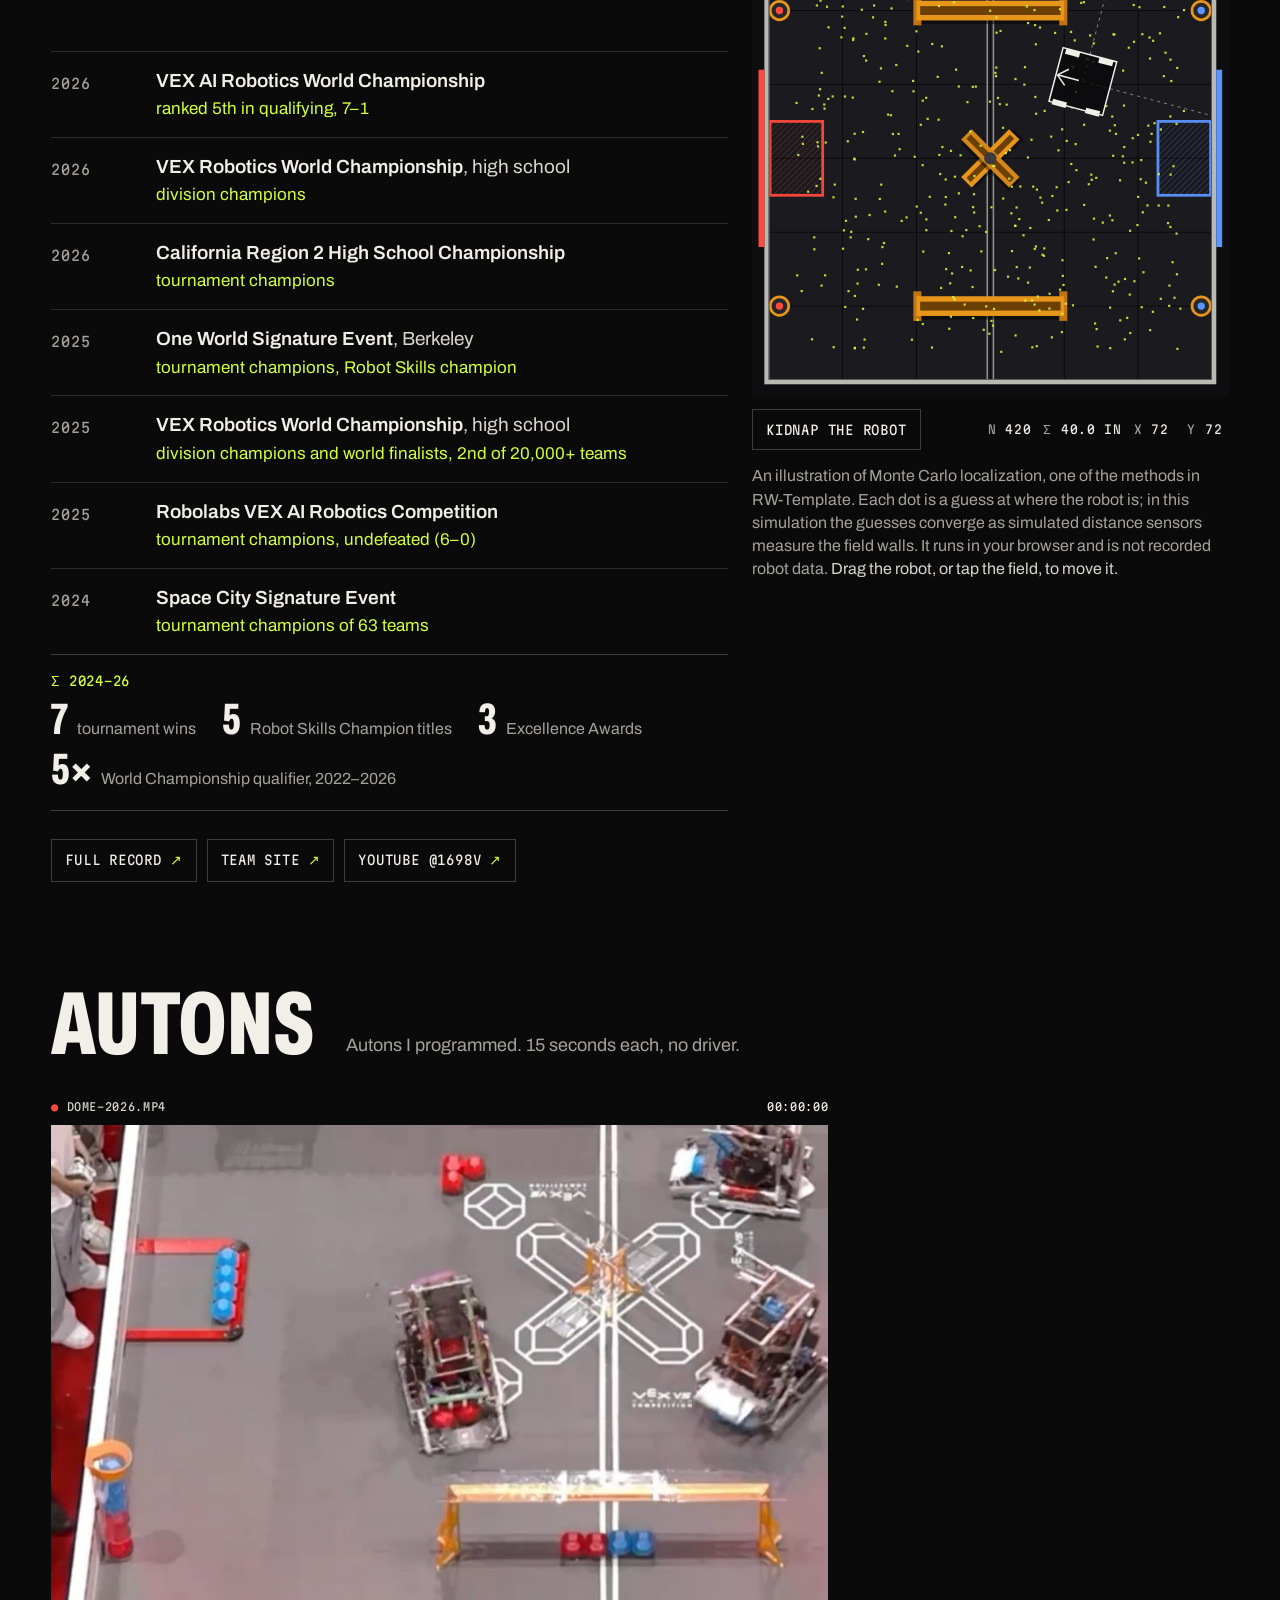
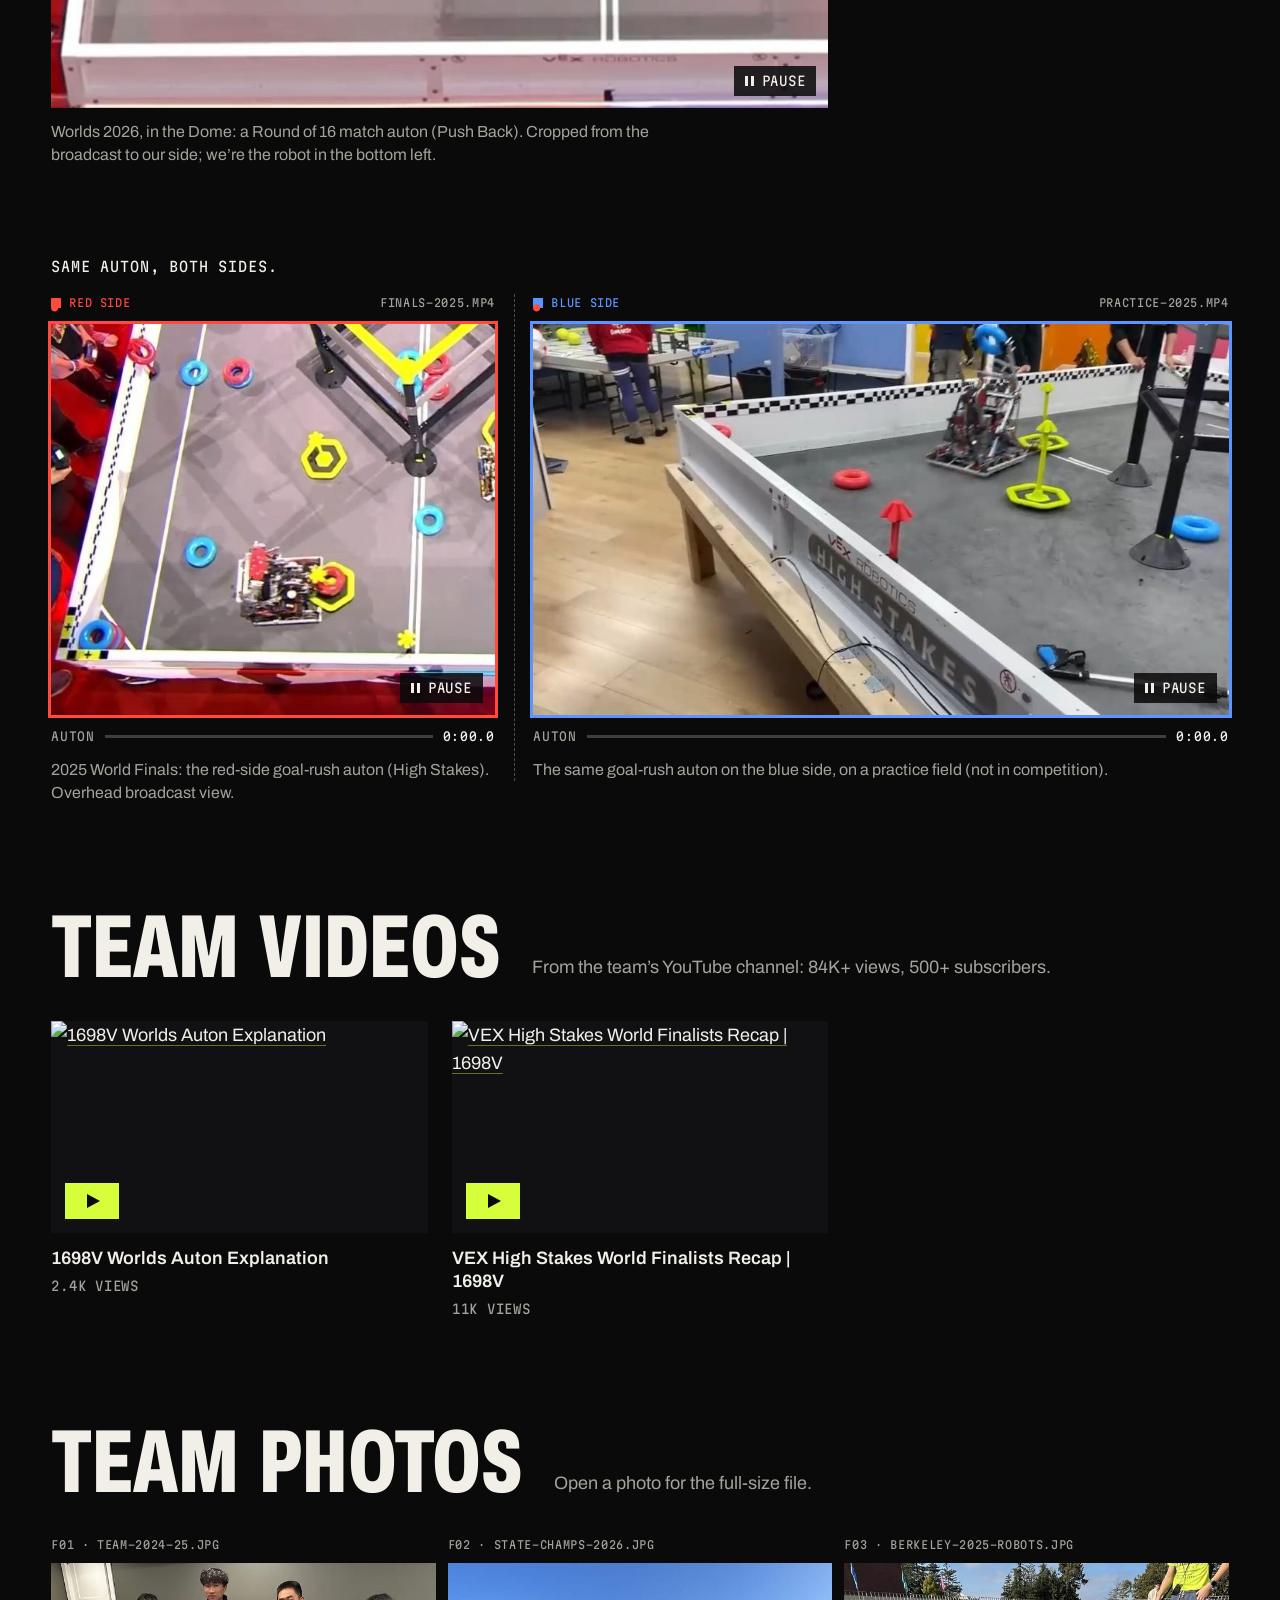
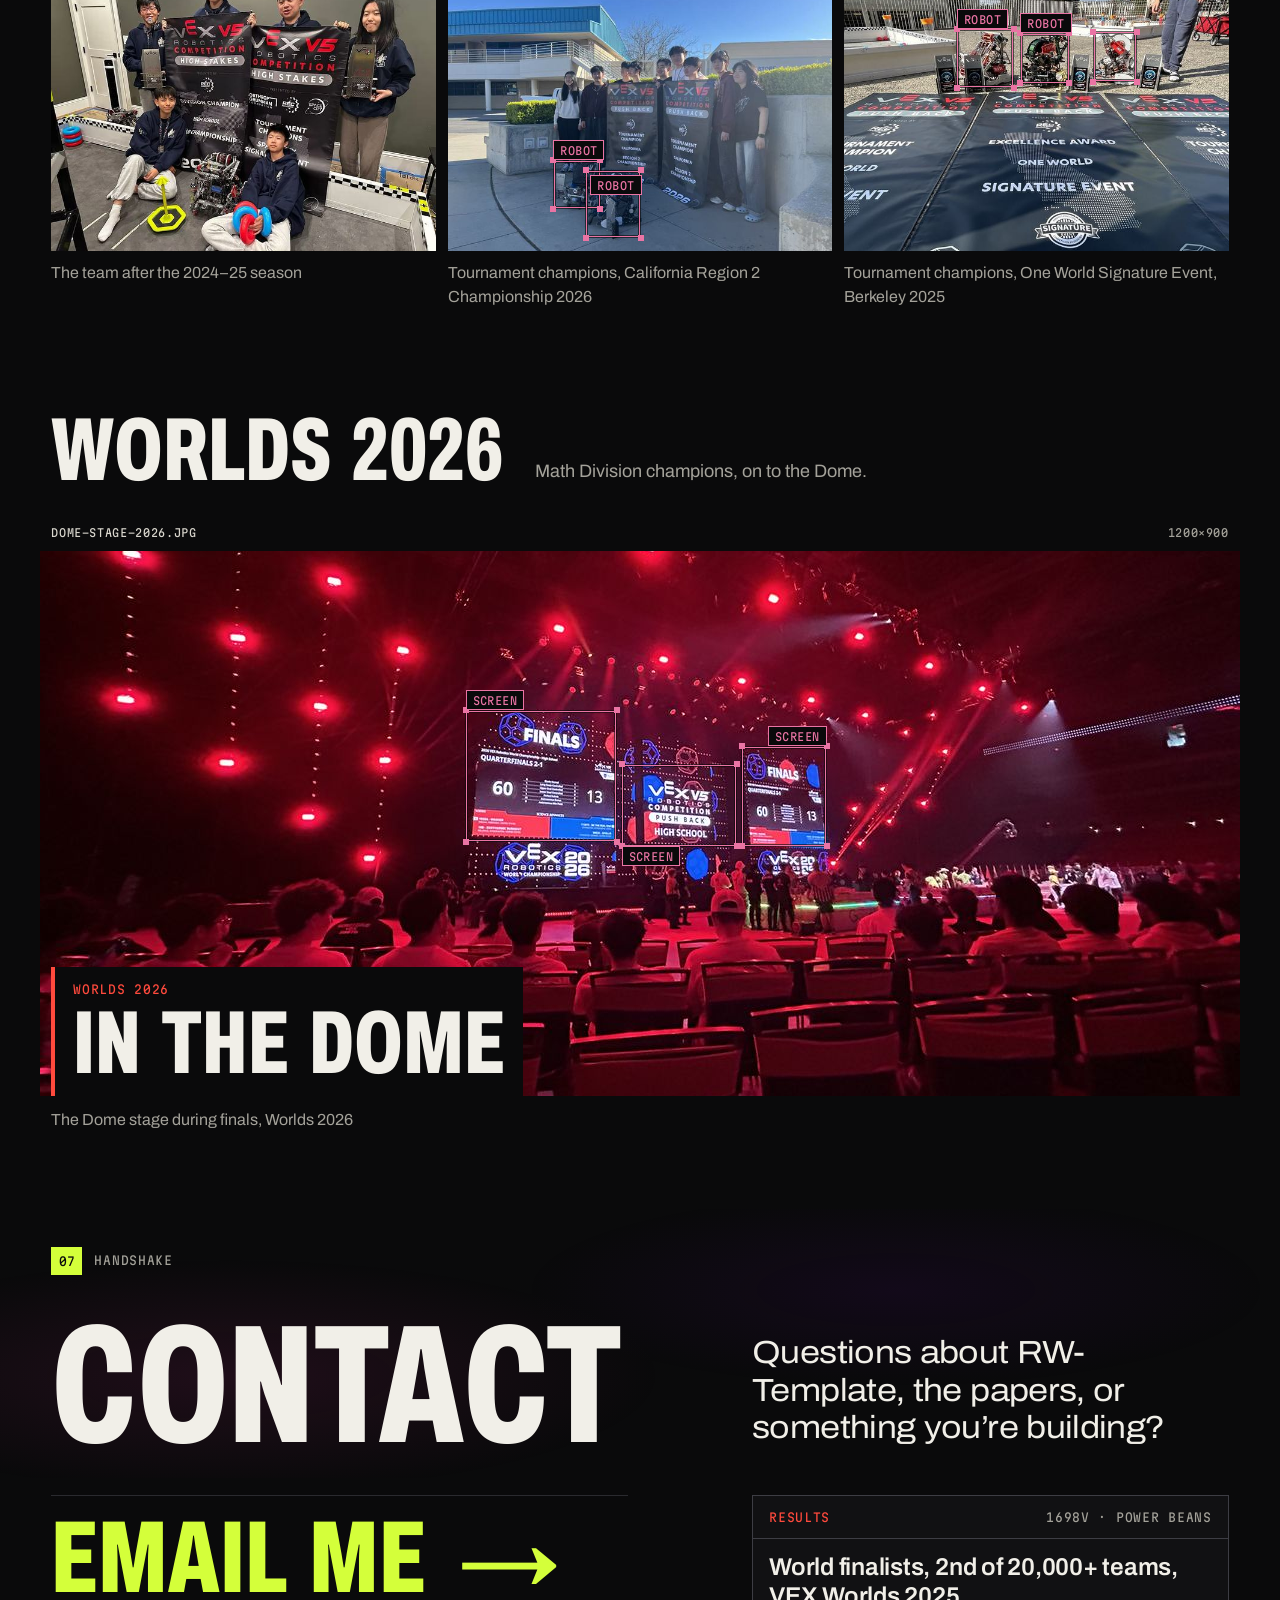
==== commit 1f8719dd: "Honors: robot teaser; Experience: Worlds 2026 photo for 1698V - Honors gets the High Stakes robot's " ====
--- a/index.html
+++ b/index.html
@@ -201,7 +201,11 @@
          The detector switches on here: the first boxes on the page. The title is detected (its box
          arrives as a loose dashed guess and snaps on, then its class tag, then the corner features
          feed.js finds on the word), and each honor carries its class. Season-by-season robotics
-         results live in the ROBOTICS log; keep each result in one of the two. -->
+         results live in the ROBOTICS log; keep each result in one of the two.
+         Beside the list (under it on phones): the robot teaser, the 3D robot's own still with the
+         detector's box on it. It is the High Stakes robot (2024–25), from the 2025 World Finals
+         run: its caption ties it to the World Finalist line, NOT to the #1 Autonomous Skills line
+         (Nov 2025, Push Back season, another robot). Its link jumps to the 3D robot in Robotics. -->
     <section class="ch" id="honors" aria-labelledby="honors-h" data-stage="02 Detection" data-short="02 Det">
       <header class="ch-head v-detect">
         <p class="stage" aria-hidden="true"><span class="ix">02</span>Detection <span class="stage-k">· detector on</span></p>
@@ -209,6 +213,7 @@
         <p class="lede" data-reveal>The short list. The VEX results are with team 1698V; the full record is <a href="#results">further down</a>.</p>
       </header>
 
+      <div class="hon-grid">
       <ul class="credits">
         <li data-reveal><span class="cls" aria-hidden="true">robotics</span><span class="when">Nov 2025</span><strong>#1 in the world, VEX Autonomous Skills</strong> <span class="note">96 points</span></li>
         <li data-reveal><span class="cls" aria-hidden="true">robotics</span><span class="when">2025</span><strong>VEX Robotics World Finalist</strong> <span class="note">2nd of 20,000+ teams</span></li>
@@ -217,6 +222,30 @@
         <li data-reveal><span class="cls" aria-hidden="true">academic</span><span class="when">2026</span><strong>National Merit Finalist</strong> <span class="note">National Merit Scholarship, <span class="nowrap">2026–2030</span></span></li>
         <li data-reveal><span class="cls" aria-hidden="true">robotics</span><span class="when">2023, 2026</span><strong>2× VEX California State Champion</strong></li>
       </ul>
+
+      <!-- The robot teaser: the 3D robot's 3/4 still (transparent, on the openers' depth glow) and
+           the detector's box on it, where robot3d.js puts it at that pose (in % of the picture,
+           as on the still in ROBOTICS). One link (the caption's); its box covers the whole
+           figure, so the picture opens it too. Its words follow what the visitor will get:
+           "See it in 3D" where the 3D can load (html.r3d-pinnable, set by stages.js), "See it
+           up close" where the robot stays a still (no JS, reduced motion, Save-Data, no WebGL 2).
+           Each sits on its own line, so the swap never moves anything. -->
+      <figure class="frame hon-fig" data-name="hs-3q" data-no-fx data-reveal>
+        <div class="fm" aria-hidden="true"><span>cad · 1698V</span><span>worlds 2025</span></div>
+        <div class="fi">
+          <span class="hon-shot">
+            <picture>
+              <source type="image/webp" srcset="assets/robot/hs-3q-400.webp 400w, assets/robot/hs-3q-640.webp 640w, assets/robot/hs-3q-1040.webp 1040w" sizes="(min-width: 1100px) min(22vw, 300px), (min-width: 900px) 240px, 168px">
+              <img src="assets/robot/hs-3q-640.png" width="640" height="800" loading="lazy" decoding="async"
+                   alt="CAD render of 1698V’s High Stakes robot (2024–25): the drive base on six wheels, the X-braced lift towers, the hook conveyor with its red sprocket and the lift arm reaching up at the front.">
+            </picture>
+            <span class="hon-box" aria-hidden="true" style="--x0:8.3%;--y0:4.8%;--x1:89.9%;--y1:97.1%"><b>Robot · 1698V</b></span>
+          </span>
+        </div>
+        <figcaption><span class="hon-cap">1698V’s High Stakes robot, from our 2025 World Finals run.</span>
+          <a class="hon-go" href="#robotics"><span class="say-3d">See it in 3D</span><span class="say-still">See it up close</span><span class="sr-only">, in Robotics</span></a></figcaption>
+      </figure>
+      </div>
     </section>
 
     <!-- ===================================================== 03 · TRACKING (projects)
@@ -368,9 +397,11 @@
          Each role carries the class it was sorted into (research, engineering, startup, robotics),
          and the two leadership roles are a lighter group of their own at the end. Two roles have a
          small side figure: the Startup School photo (it opens the full file; Richard's face is in
-         it, so data-no-fx: no focus hunt, no lens) and 1698V's robot (it jumps to the 3D robot in
-         Robotics). One <li> per role; a role with a figure is li.has-fig, and --ar on the figure
-         is its frame's width ÷ height (the photo's own; the robot stands in a 4:3 frame like it). -->
+         it, so data-no-fx: no focus hunt, no lens) and 1698V's Worlds 2026 division champions
+         photo (it jumps to Robotics; data-no-fx too). One <li> per role; a role with a figure is
+         li.has-fig, and --ar on the figure is its frame's width ÷ height (4:3 for both: the
+         Startup School photo's own; the 16:9 Worlds photo is shown whole in the middle of its
+         4:3 frame, .xp-fit). The Worlds photo is not repeated in the Robotics photo strip. -->
     <section class="ch" id="experience" aria-labelledby="experience-h" data-stage="04 Classification" data-short="04 Cls">
       <header class="ch-head v-classify">
         <span class="old-id" id="now"></span><!-- the previous site's #now: old links land here, as #experience does -->
@@ -416,16 +447,13 @@
             <p>Architected the autonomous stack: PID, odometry, IMU fusion, motion profiling, path planning. Mentored three teams. <a href="#results">Results&nbsp;below</a>.</p>
             <ul class="chips" aria-label="Stack"><li>C++</li><li>VEX V5</li></ul>
           </div>
-          <figure class="frame xp-fig xp-robot" data-name="hs-3q" data-no-fx style="--ar: 1.333">
-            <div class="fm" aria-hidden="true"><span>cad · 1698V</span></div>
+          <figure class="frame xp-fig xp-fit" data-name="worlds-2026.jpg" data-no-fx style="--ar: 1.333">
+            <div class="fm" aria-hidden="true"><span>worlds-2026.jpg</span></div>
             <div class="fi">
-              <a href="#robotics"><picture>
-                <source type="image/webp" srcset="assets/robot/hs-3q-400.webp 400w, assets/robot/hs-3q-640.webp 640w" sizes="(min-width: 900px) 160px, 90px">
-                <img src="assets/robot/hs-3q-640.png" width="640" height="800" loading="lazy" decoding="async"
-                     alt="CAD render of 1698V’s High Stakes robot (2024–25). Opens the robot in Robotics.">
-              </picture></a>
-            </div>
-            <figcaption>Up close in Robotics</figcaption>
+              <a href="#robotics"><img src="assets/photos/small/worlds-2026.jpg" srcset="assets/photos/small/worlds-2026.jpg 640w, assets/photos/worlds-2026.jpg 1200w" sizes="(min-width: 900px) 267px, 144px" width="1200" height="675" loading="lazy" decoding="async"
+                   alt="The team on stage with two Division Champion banners at the 2026 VEX World Championship. Opens Robotics."></a>
+            </div>
+            <figcaption>Division champions, Worlds 2026</figcaption>
           </figure>
         </li>
       </ol>
@@ -744,35 +772,24 @@
       </ul>
 
       <!-- ---------- Team photos: a contact strip ----------
-           Four frames, one per season or event. Justified rows: --ar on each <li> = width ÷ height,
+           Three frames, one per season or event (the Worlds 2026 photo is Experience's 1698V
+           figure, so it isn't repeated here). Justified rows: --ar on each <li> = width ÷ height,
            so every photo is shown whole and photos in a row share a height (boxes stay on their
-           objects). The page shows the ~640px copy in assets/photos/small/; clicking opens the full
-           file. Three of the four carry hand-placed annotations. Boxes: see README. -->
+           objects). One row of three from 700px; on phones the first photo takes the row and the
+           other two share the next. The page shows the ~640px copy in assets/photos/small/;
+           clicking opens the full file. Two of the three carry hand-placed annotations. Boxes:
+           see README. -->
       <div class="sub-head" data-reveal>
         <h3 class="sub" id="photos">Team photos</h3>
         <p>Open a photo for the full-size file.</p>
       </div>
 
       <ul class="strip-photos">
-        <li style="--ar: 1.778">
-          <figure class="frame shot" data-name="worlds-2026.jpg" data-reveal>
-            <div class="fm" aria-hidden="true"><span>F01 · worlds-2026.jpg</span></div>
-            <div class="fi">
-              <a href="assets/photos/worlds-2026.jpg"><img src="assets/photos/small/worlds-2026.jpg" srcset="assets/photos/small/worlds-2026.jpg 640w, assets/photos/worlds-2026.jpg 1200w" sizes="(min-width: 900px) 30vw, 55vw" width="1200" height="675" loading="lazy" decoding="async"
-                   alt="The team on stage wearing medals, holding two banners that read Division Champion, High School World Championship 2026"></a>
-              <span class="bxs" aria-hidden="true">
-                <span class="bx" style="--x:24.5%;--y:33%;--w:16%;--h:46%"><b>banner</b></span>
-                <span class="bx" style="--x:75%;--y:35%;--w:19.5%;--h:48%"><b>banner</b></span>
-              </span>
-            </div>
-            <figcaption>Division champions, VEX Worlds 2026</figcaption>
-          </figure>
-        </li>
         <li style="--ar: 1.333">
           <figure class="frame shot" data-name="team-2024-25.jpg" data-reveal>
-            <div class="fm" aria-hidden="true"><span>F02 · team-2024-25.jpg</span></div>
+            <div class="fm" aria-hidden="true"><span>F01 · team-2024-25.jpg</span></div>
             <div class="fi">
-              <a href="assets/photos/team-2024-25.jpg"><img src="assets/photos/small/team-2024-25.jpg" srcset="assets/photos/small/team-2024-25.jpg 640w, assets/photos/team-2024-25.jpg 1200w" sizes="(min-width: 900px) 22vw, 45vw" width="1200" height="900" loading="lazy" decoding="async"
+              <a href="assets/photos/team-2024-25.jpg"><img src="assets/photos/small/team-2024-25.jpg" srcset="assets/photos/small/team-2024-25.jpg 640w, assets/photos/team-2024-25.jpg 1200w" sizes="(min-width: 700px) 30vw, 92vw" width="1200" height="900" loading="lazy" decoding="async"
                    alt="Six team members in matching hoodies with a robot, two trophies and two banners: Division Champion at the World Championship and Tournament Champions at Space City"></a>
             </div>
             <figcaption>The team after the <span class="nowrap">2024–25</span> season</figcaption>
@@ -780,9 +797,9 @@
         </li>
         <li style="--ar: 1.333">
           <figure class="frame shot" data-name="state-champs-2026.jpg" data-reveal>
-            <div class="fm" aria-hidden="true"><span>F03 · state-champs-2026.jpg</span></div>
+            <div class="fm" aria-hidden="true"><span>F02 · state-champs-2026.jpg</span></div>
             <div class="fi">
-              <a href="assets/photos/state-champs-2026.jpg"><img src="assets/photos/small/state-champs-2026.jpg" srcset="assets/photos/small/state-champs-2026.jpg 640w, assets/photos/state-champs-2026.jpg 1200w" sizes="(min-width: 900px) 22vw, 45vw" width="1200" height="900" loading="lazy" decoding="async"
+              <a href="assets/photos/state-champs-2026.jpg"><img src="assets/photos/small/state-champs-2026.jpg" srcset="assets/photos/small/state-champs-2026.jpg 640w, assets/photos/state-champs-2026.jpg 1200w" sizes="(min-width: 700px) 30vw, 46vw" width="1200" height="900" loading="lazy" decoding="async"
                    alt="A group of students outside a building holding two banners that read Tournament Champion, California Region 2 Championship 2026, with two robots on the pavement in front of them"></a>
               <span class="bxs" aria-hidden="true">
                 <span class="bx" style="--x:27.5%;--y:68.5%;--w:12%;--h:16.5%"><b>robot</b></span>
@@ -794,9 +811,9 @@
         </li>
         <li style="--ar: 1.333">
           <figure class="frame shot" data-name="berkeley-2025-robots.jpg" data-reveal>
-            <div class="fm" aria-hidden="true"><span>F04 · berkeley-2025-robots.jpg</span></div>
+            <div class="fm" aria-hidden="true"><span>F03 · berkeley-2025-robots.jpg</span></div>
             <div class="fi">
-              <a href="assets/photos/berkeley-2025-robots.jpg"><img src="assets/photos/small/berkeley-2025-robots.jpg" srcset="assets/photos/small/berkeley-2025-robots.jpg 640w, assets/photos/berkeley-2025-robots.jpg 1200w" sizes="(min-width: 900px) 22vw, 45vw" width="1200" height="900" loading="lazy" decoding="async"
+              <a href="assets/photos/berkeley-2025-robots.jpg"><img src="assets/photos/small/berkeley-2025-robots.jpg" srcset="assets/photos/small/berkeley-2025-robots.jpg 640w, assets/photos/berkeley-2025-robots.jpg 1200w" sizes="(min-width: 700px) 30vw, 46vw" width="1200" height="900" loading="lazy" decoding="async"
                    alt="Three robots and their trophies lined up behind Tournament Champion and Excellence Award banners spread on the ground"></a>
               <span class="bxs" aria-hidden="true">
                 <span class="bx" style="--x:29.5%;--y:23%;--w:14.5%;--h:20%"><b>robot</b></span>
--- a/style.css
+++ b/style.css
@@ -621,16 +621,16 @@
 .org { display: block; margin-top: 6px; font: 400 16px/1.35 var(--f-sans); color: var(--muted); }
 .what p { max-width: 62ch; text-wrap: pretty; } /* (no one-word last line where the browser can help it) */
 .what .chips { margin-top: 12px; }
-/* The side figures: two small 4:3 frames of one size (--fh tall, --ar wide): the photo whole, and
-   the robot, a transparent render, standing in the middle of its frame on the openers' depth
-   glow (its floor's dotted seams fade out at the picture's sides). */
+/* The side figures: two small 4:3 frames of one size (--fh tall, --ar wide): the Startup School
+   photo whole, and the 16:9 Worlds 2026 photo whole too, in the middle of its frame on the dark
+   ground (.xp-fit: nothing cropped, no one cut off at the edges). Only the Worlds photo has a
+   caption (wide screens), with a lime ↓: its link jumps down to Robotics. */
 .xp-fig { --fh: 108px; width: calc(var(--fh) * var(--ar)); }
 .xp-fig .fi { height: var(--fh); }
 .xp-fig .fi a, .xp-fig picture { display: block; height: 100%; }
 .xp-fig .fi img { width: 100%; height: 100%; object-fit: cover; }
-.xp-robot .fi { background: radial-gradient(70% 55% at 50% 62%, rgba(147, 38, 103, 0.3), transparent 72%), radial-gradient(60% 40% at 60% 20%, rgba(66, 10, 104, 0.3), transparent 72%), var(--ink-1); }
-.xp-robot .fi img { width: auto; margin: 0 auto; -webkit-mask-image: linear-gradient(90deg, transparent, #000 9%, #000 91%, transparent); mask-image: linear-gradient(90deg, transparent, #000 9%, #000 91%, transparent); }
-.xp-fig figcaption { margin-top: 8px; font-size: 14px; line-height: 1.3; }
+.xp-fit .fi img { object-fit: contain; }
+.xp-fig figcaption { margin-top: 8px; font-size: 14px; line-height: 1.3; text-wrap: balance; }
 .xp-fig figcaption::after { content: " ↓"; content: " ↓" / ""; color: var(--sig); }
 @media (hover: hover) { .xp-fig .fi > a:hover { outline: 1.5px solid var(--sig); outline-offset: -1.5px; } }
 @media (max-width: 899px) {
@@ -639,7 +639,7 @@
   .has-fig .what { grid-column: 1 / -1; }
   .has-fig .xp-fig { grid-column: 2; grid-row: 1 / 3; align-self: start; }
   .xp-fig .fm { display: none; }
-  .xp-fig figcaption { display: none; } /* the role's own line says it; the robot's link says where it goes */
+  .xp-fig figcaption { display: none; } /* the role's own line says it; the photo's link says where it goes */
 }
 /* Small phones: the figure sits beside the tag and dates only, a little smaller, and the role takes
    the full width under them (beside a figure it would break every other word). */
@@ -708,22 +708,84 @@
   .credits strong, .credits .note { grid-column: 1 / -1; }
 }
 @media (min-width: 900px) and (max-width: 1099px) {
-  .credits li { grid-template-columns: minmax(0, 2fr) minmax(0, 2fr) minmax(0, 8fr); align-items: baseline; }
+  .credits li { grid-template-columns: minmax(0, 2fr) max-content minmax(0, 8fr); align-items: baseline; }
   .credits .cls { grid-column: 1; grid-row: 1 / 3; }
-  .credits .when { grid-column: 2; grid-row: 1 / 3; text-align: right; }
+  .credits .when { grid-column: 2; grid-row: 1 / 3; text-align: right; white-space: nowrap; } /* "2025, 2026" on one line */
   .credits strong, .credits .note { grid-column: 3; }
 }
-/* Wide: two columns of three, and a more compact opener, so a nav jump to Honors shows the
-   title (with its detector box and tag) and all six honors in one 1280×800 screen. */
+/* Wide: two columns of three in columns 1–9 (the robot teaser takes 10–12, below), set a little
+   smaller and tighter than before the teaser came, and a more compact opener, so a nav jump to
+   Honors still shows the title (with its detector box and tag) and all six honors in one
+   1280×800 screen. */
 @media (min-width: 1100px) {
   #honors .ch-head { margin-bottom: 32px; }
   #honors .giant { --span: 0.4; margin-top: 22px; }
-  .credits { display: grid; grid-template-columns: repeat(2, minmax(0, 1fr)); column-gap: 48px; border-bottom: 0; }
-  .credits li { grid-template-columns: auto minmax(0, 1fr); align-content: start; align-items: center; gap: 10px 16px; padding: 15px 0 16px; border-bottom: 1px solid var(--line); margin-bottom: -1px; }
+  .credits { display: grid; grid-template-columns: repeat(2, minmax(0, 1fr)); column-gap: 40px; border-bottom: 0; }
+  .credits li { grid-template-columns: auto minmax(0, 1fr); align-content: start; align-items: center; gap: 10px 16px; padding: 13px 0 14px; border-bottom: 1px solid var(--line); margin-bottom: -1px; }
   .credits .when { grid-column: 2; grid-row: 1; padding-top: 0; }
   .credits strong, .credits .note { grid-column: 1 / -1; }
-  .credits strong { font-size: clamp(32px, 3vw, 44px); }
+  .credits strong { font-size: clamp(30px, 2.75vw, 38px); }
   .credits .note { font-size: 16px; }
+}
+/* The robot teaser (02): the 3D robot's 3/4 still, a transparent render, on the openers' depth
+   glow (its floor's dotted seams fade out at the picture's sides), with the detector's box on it
+   (machine output: solid lime tag, no score; a band above the picture holds the tag). It arrives
+   as the title's box does: a loose dashed guess that snaps on (section 14). The caption's link
+   is the figure's one link, and its box (::before) covers the whole figure.
+   Wide (1100px+): the honors take columns 1–9 (still two columns of three) and the teaser 10–12,
+   beside the World Finalist line, so a nav jump still shows the title and all six honors in a
+   1280×800 screen. 900–1099px: the list, and the teaser in a column beside it. Phones and
+   tablets: a compact card under the list, the picture beside its caption. */
+.hon-fig .fi {
+  padding-top: 30px;
+  background: radial-gradient(70% 55% at 50% 62%, rgba(147, 38, 103, 0.3), transparent 72%), radial-gradient(60% 40% at 60% 20%, rgba(66, 10, 104, 0.3), transparent 72%), var(--ink-1);
+}
+.hon-shot { position: relative; display: block; }
+.hon-shot picture, .hon-shot img { display: block; width: 100%; height: auto; }
+.hon-shot img { -webkit-mask-image: linear-gradient(90deg, transparent, #000 5%, #000 95%, transparent); mask-image: linear-gradient(90deg, transparent, #000 5%, #000 95%, transparent); }
+.hon-box { position: absolute; left: var(--x0); top: var(--y0); right: calc(100% - var(--x1)); bottom: calc(100% - var(--y1)); border: 1.5px solid var(--sig); box-shadow: 0 0 0 1px var(--keyline); pointer-events: none; }
+.hon-box b {
+  position: absolute; left: -1.5px; bottom: calc(100% + 1px);
+  padding: 5px 8px 4px; background: var(--sig); color: var(--sig-ink);
+  font: 400 12px/1 var(--f-mono); font-stretch: 87.5%; letter-spacing: 0.06em; text-transform: uppercase; white-space: nowrap;
+}
+.hon-fig figcaption { margin-top: 12px; font-size: 16px; line-height: 1.4; }
+.hon-cap { display: block; margin-bottom: 6px; text-wrap: pretty; } /* the link on a line of its own, so its words can change without moving anything */
+.hon-go { color: var(--paper); }
+.hon-go::before { content: ""; position: absolute; inset: 0; z-index: 3; } /* the whole figure opens it */
+.hon-go::after { content: " ↓"; content: " ↓" / ""; color: var(--sig); }
+.say-3d, .r3d-pinnable .say-still { display: none; }
+.r3d-pinnable .say-3d { display: inline; }
+.r3d-off .say-3d { display: none; } .r3d-off .say-still { display: inline; } /* 3D refused or failed: stages.js sets html.r3d-off */
+@media (hover: hover) {
+  .hon-fig:hover .fi { outline: 1.5px solid var(--sig); outline-offset: -1.5px; }
+  .hon-fig:hover .hon-go { text-decoration-color: var(--sig); }
+}
+.hon-fig:has(.hon-go:focus-visible) .fi { outline: 2px solid var(--sig); outline-offset: -2px; }
+@media (max-width: 899px) {
+  .hon-fig { display: grid; grid-template-columns: clamp(124px, 34vw, 176px) minmax(0, 1fr); column-gap: 18px; align-items: center; margin-top: 30px; }
+  .hon-fig .fm { display: none; }
+  .hon-fig .fi { padding-top: 26px; }
+  .hon-fig figcaption { margin-top: 0; }
+  .hon-box b { padding: 4px 6px 3px; font-size: 11px; letter-spacing: 0.02em; }
+}
+@media (min-width: 900px) {
+  .hon-grid { display: grid; grid-template-columns: minmax(0, 1fr) clamp(200px, 22vw, 240px); column-gap: 40px; align-items: start; }
+  .hon-fig figcaption { font-size: 15px; }
+}
+/* 900–1099px (one honor a row): the honors share their rows with the grid (subgrid), so the teaser
+   can start on the World Finalist line, the second row, not beside #1 Autonomous Skills (another
+   season, another robot). It spans the rows after it, so it never stretches them. */
+@media (min-width: 900px) and (max-width: 1099px) {
+  .hon-grid { grid-template-rows: repeat(6, auto); }
+  .hon-grid .credits { grid-column: 1; grid-row: 1 / 7; display: grid; grid-template-rows: subgrid; }
+  .hon-fig { grid-column: 2; grid-row: 2 / 7; }
+}
+@media (min-width: 1100px) {
+  .hon-grid { grid-template-columns: repeat(12, minmax(0, 1fr)); column-gap: 24px; }
+  .hon-grid .credits { grid-column: 1 / 10; }
+  .hon-fig { grid-column: 10 / 13; }
+  .hon-shot { width: 88%; margin: 0 auto; } /* a little under the column, so the whole figure ends level with the list */
 }
 
 /* ---------- 7. Projects (03) ---------- */
@@ -1201,17 +1263,20 @@
 
 /* ---------- 11. The contact strip & the Dome ---------- */
 /* Justified rows: each photo's flex share is its aspect ratio, so the photos in a row end up the
-   same height and nothing is cropped. Sized for the four frames: two rows of two below 900px, one
-   row from 900px, each row filling the measure. (Adding photos: check the rows, and if a short last
-   row would stretch, add back a filler, .strip-photos::after { content: ""; flex: 10000 1 0px; }.) */
+   same height and nothing is cropped. Sized for the three frames: on phones (below 700px) the
+   first takes the whole row and the other two share the next; from 700px one row of three, each
+   row filling the measure. (Adding photos: check the rows, and if a short last row would stretch,
+   add back a filler, .strip-photos::after { content: ""; flex: 10000 1 0px; }.) */
 .strip-photos { display: flex; flex-wrap: wrap; align-items: flex-start; gap: 30px 14px; }
 .strip-photos > li { flex: calc(var(--ar) * 100) 1 calc(var(--ar) * 25vw); }
+.strip-photos > li:first-child { flex-basis: 100%; }
 .strip-photos .fi { aspect-ratio: var(--ar); }
 .strip-photos .fi img { height: 100%; object-fit: cover; }
 .strip-photos .fm span:first-child { color: var(--muted); }
 .strip-photos figcaption { margin-top: 10px; }
-/* Wide: one row of four, so the Dome arrives sooner. */
-@media (min-width: 900px) { .strip-photos { gap: 26px 12px; } .strip-photos > li { flex-basis: calc(var(--ar) * min(12vw, 180px)); } }
+/* Tablets and wide: one row of three, so the Dome arrives sooner. */
+@media (min-width: 700px) { .strip-photos > li, .strip-photos > li:first-child { flex-basis: calc(var(--ar) * min(12vw, 180px)); } }
+@media (min-width: 900px) { .strip-photos { gap: 26px 12px; } }
 
 /* Worlds 2026: the Dome, the chapter's last frame. Never wider than its 1200px file; full bleed
    below that, cropped to a widescreen band from 900px up. */
@@ -1339,8 +1404,13 @@
 /* 02 (Honors): the detector switches on (box snaps from a loose dashed guess, then its tag, then the features). */
 .anim .v-detect .giant-w::before { opacity: 0; transform: translate(3%, -6%) scale(1.09); border-style: dashed; }
 .anim .v-detect .dtag { opacity: 0; }
-.anim .v-detect .giant.is-in .giant-w::before { opacity: 1; transform: none; border-style: solid; transition: opacity 0.3s 0.45s, transform 0.65s 0.45s var(--ease), border-style 0s 0.95s; }
+.anim .v-detect .giant.is-in .giant-w::before { opacity: 1; transform: none; border-style: solid; transition: opacity 0.3s 0.45s, transform 0.65s 0.45s var(--ease), border-style 0s 0.95s allow-discrete; }
 .anim .v-detect .giant.is-in .dtag { opacity: 1; transition: opacity 0.2s 1s; }
+/* and the same on the robot teaser beside the honors: its box snaps on, then its tag */
+.anim .hon-fig:not(.is-in) .hon-box { opacity: 0; transform: translate(3%, -3%) scale(1.06); border-style: dashed; }
+.anim .hon-fig:not(.is-in) .hon-box b { opacity: 0; }
+.anim .hon-fig.is-in .hon-box { transition: opacity 0.3s calc(var(--d, 0s) + 0.45s), transform 0.65s calc(var(--d, 0s) + 0.45s) var(--ease), border-style 0s calc(var(--d, 0s) + 0.95s) allow-discrete; }
+.anim .hon-fig.is-in .hon-box b { transition: opacity 0.2s calc(var(--d, 0s) + 1s); }
 .anim .feat circle { opacity: 0; transition: opacity 0.25s; }
 .anim .is-in .feat circle { opacity: 1; transition-delay: calc(1.1s + var(--d, 0s)); }
 /* 05: slightly soft, a channel misregistered, glare at the top edge and sensor noise; all clear
@@ -1558,13 +1628,18 @@
   .r3d-view { height: auto !important; flex: none !important; container-type: normal; } /* (also when the screen had it pinned) */
   .r3d-frame { position: relative !important; left: auto; top: auto; transform: none !important; width: 60mm !important; opacity: 1 !important; background: #0a0a0b !important; -webkit-print-color-adjust: exact; print-color-adjust: exact; }
   .r3d-as, .r3d-as img { position: static !important; max-width: 100% !important; }
-  /* the screenshots on paper: no mat marks; the experience figures small, the robot's on its dark ground */
+  /* the screenshots on paper: no mat marks; the experience figures small; the honors' robot
+     teaser small, on its dark ground, without its box or its link (nothing to jump to on paper) */
   .ui-shot .fi::before { display: none !important; }
   .ui-shot .fi { padding: 0 !important; }
   .ui-shot img { max-width: 100% !important; }
   .xp-fig { --fh: 28mm; }
   .xp-fig .fi img { max-width: none !important; height: 100% !important; }
-  .xp-robot .fi { background: #0a0a0b !important; -webkit-print-color-adjust: exact; print-color-adjust: exact; }
+  .hon-grid { display: block !important; }
+  .hon-fig { display: block !important; width: 36mm; margin: 10pt 0 0 !important; }
+  .hon-fig .fi { padding: 0 !important; background: #0a0a0b !important; -webkit-print-color-adjust: exact; print-color-adjust: exact; }
+  .hon-shot img { max-width: 100% !important; }
+  .hon-box, .hon-go { display: none !important; }
   /* the class tags (Honors, Experience) and the key photos' focus hunt wait for a reveal on screen:
      on paper they're shown, the tags in grey (lime would vanish on white) */
   .cls { opacity: 1 !important; transform: none !important; transition: none !important; border-color: #999 !important; }
